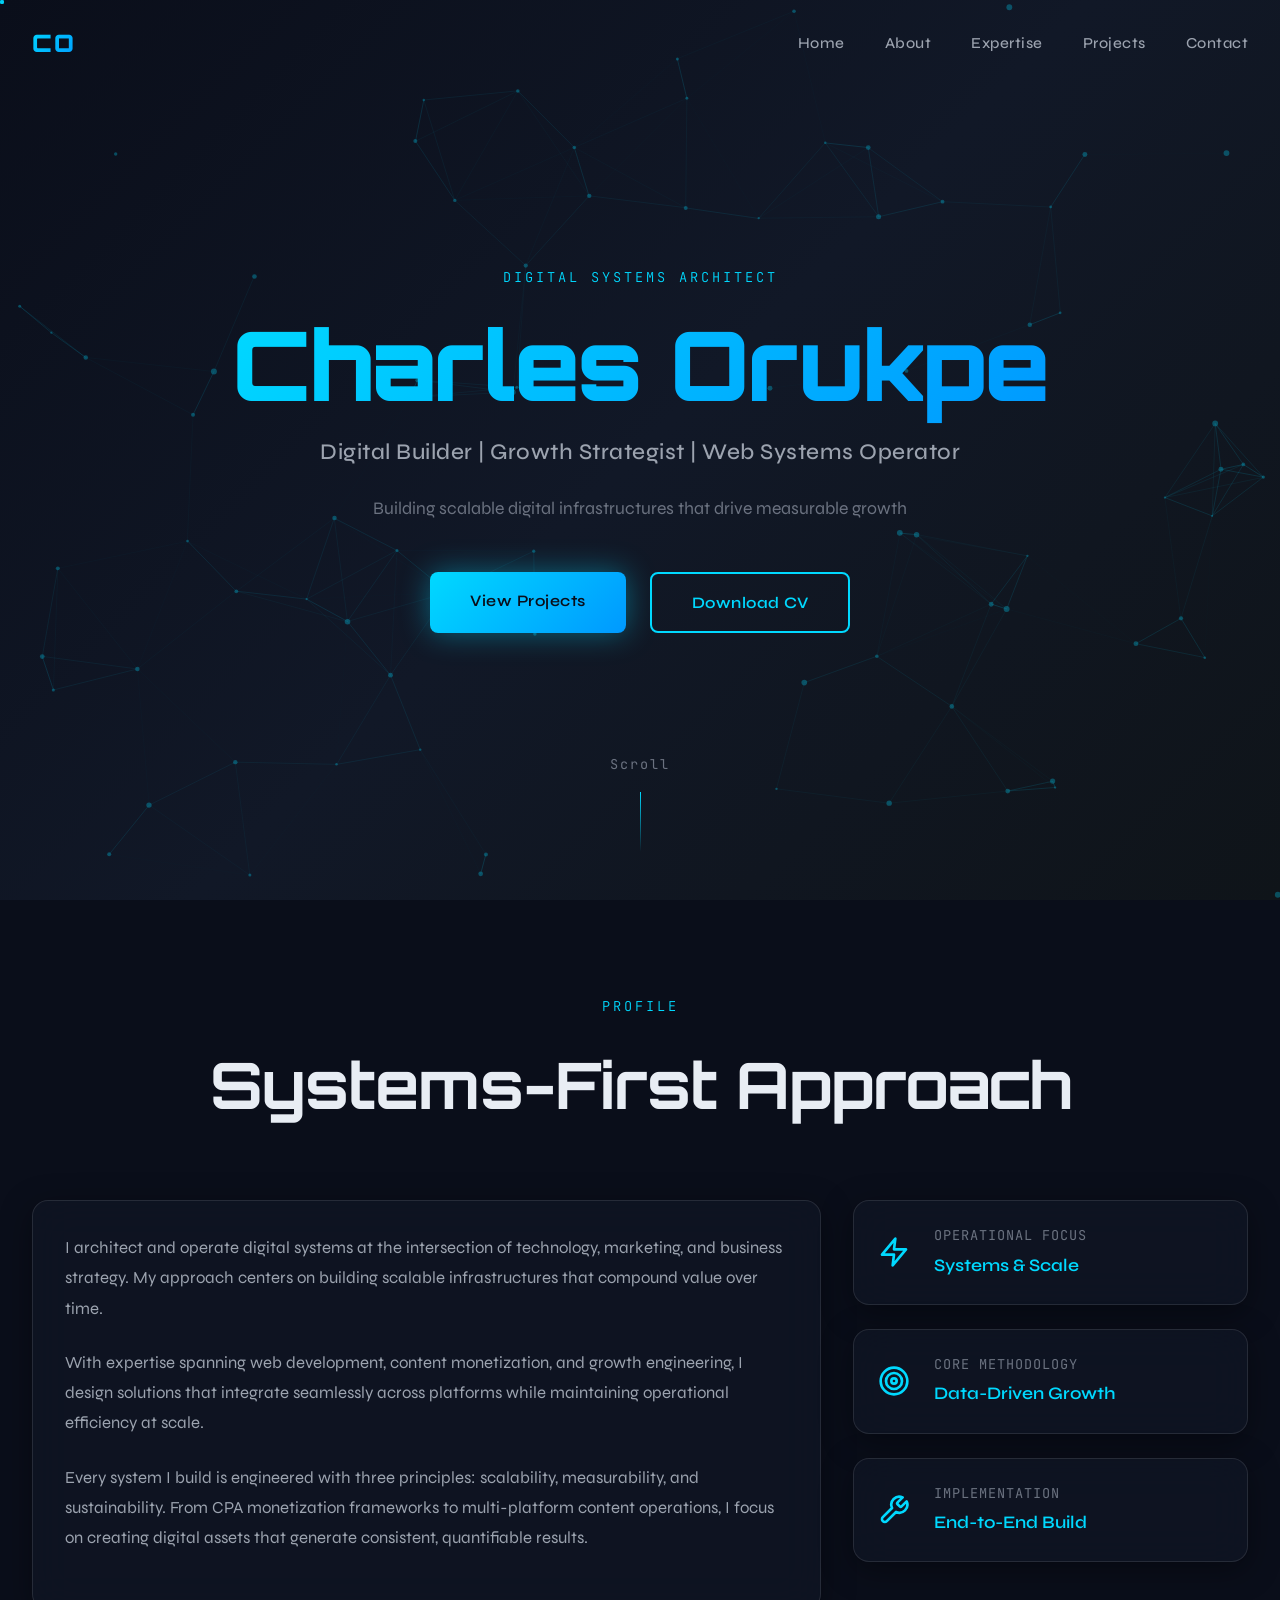
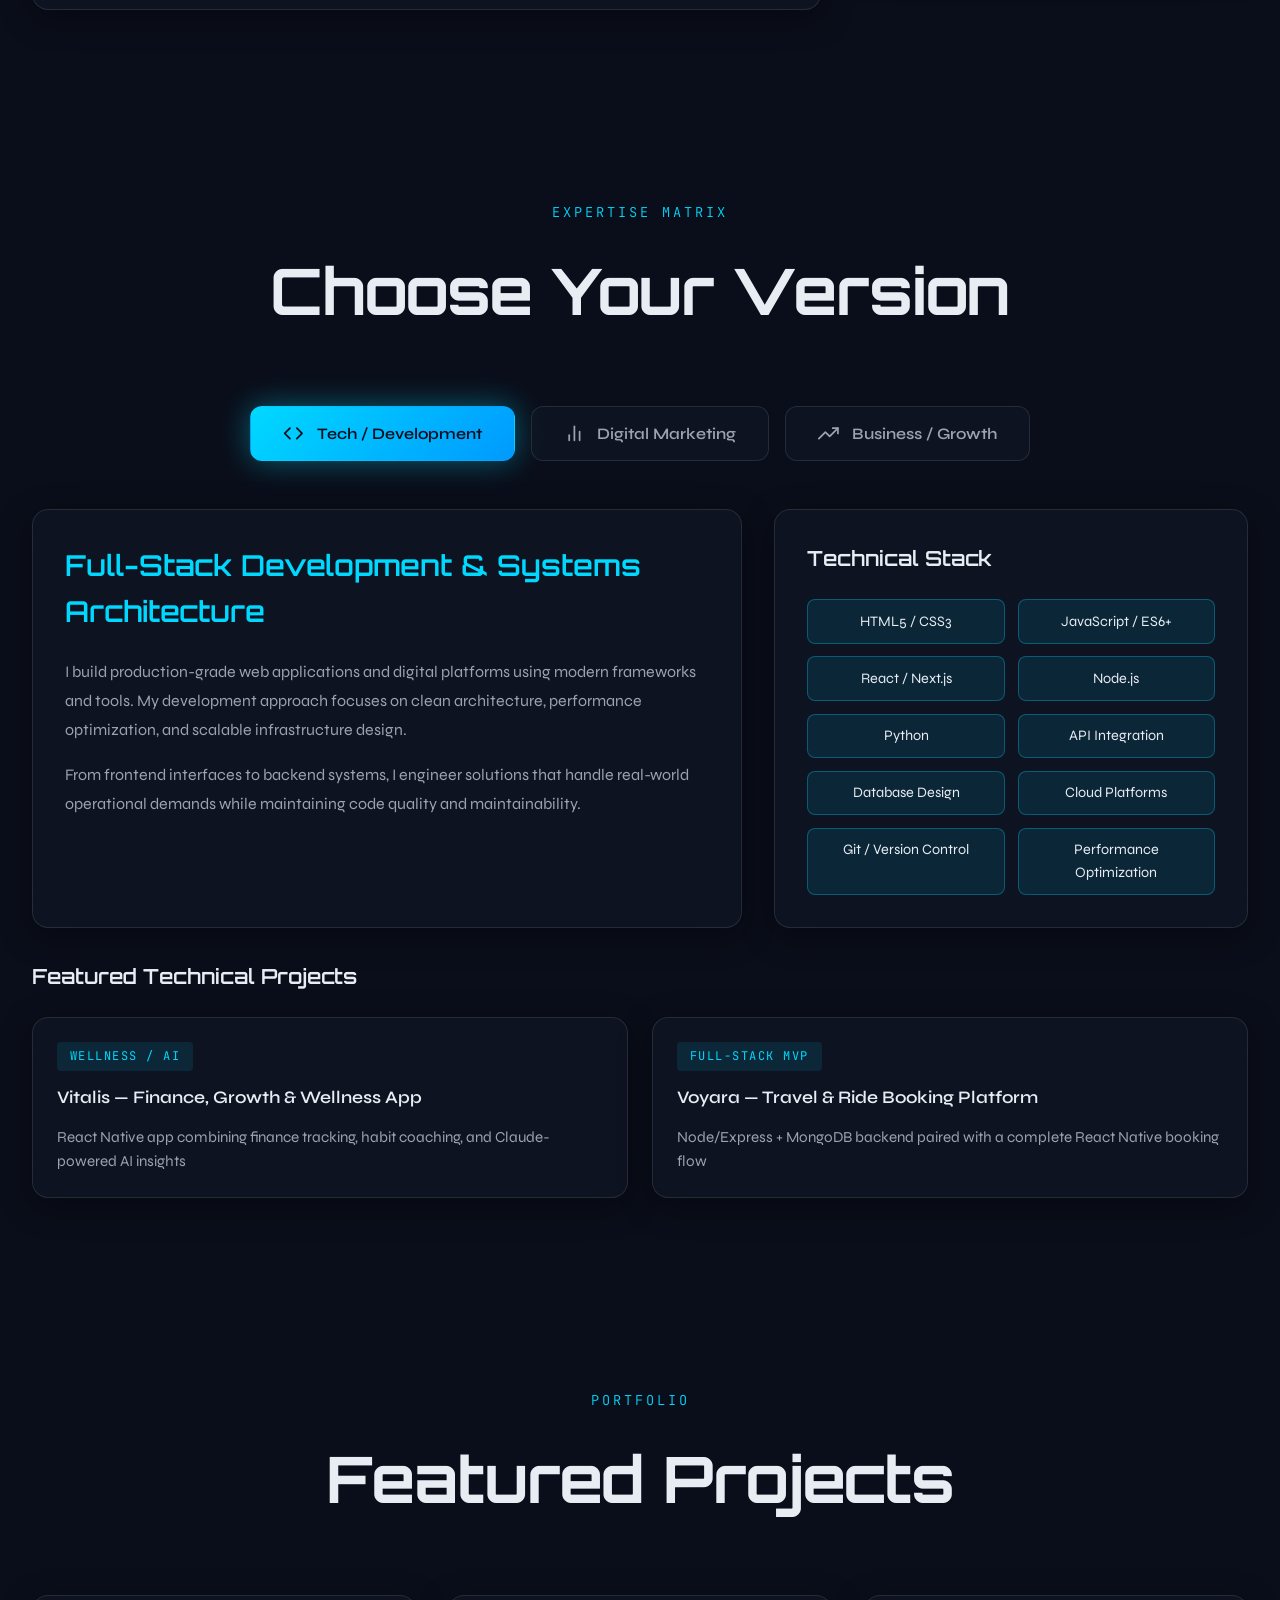
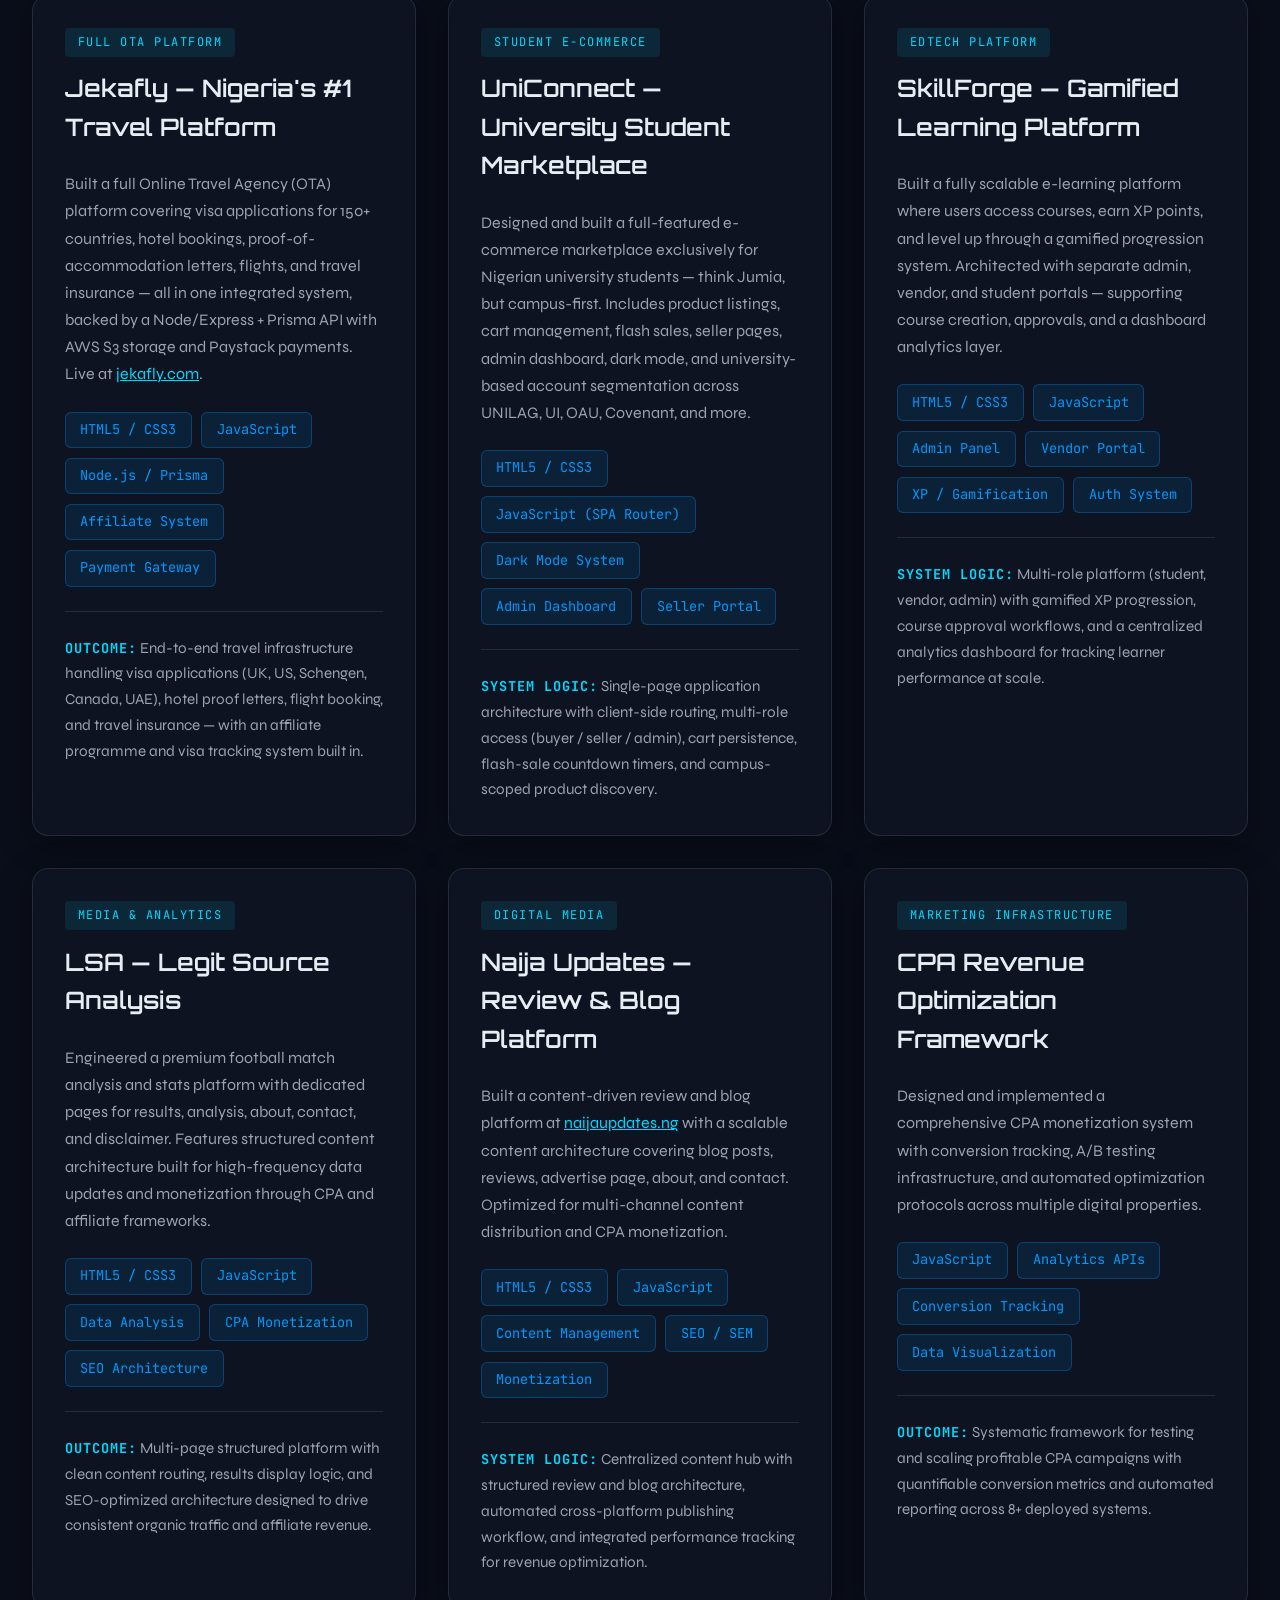
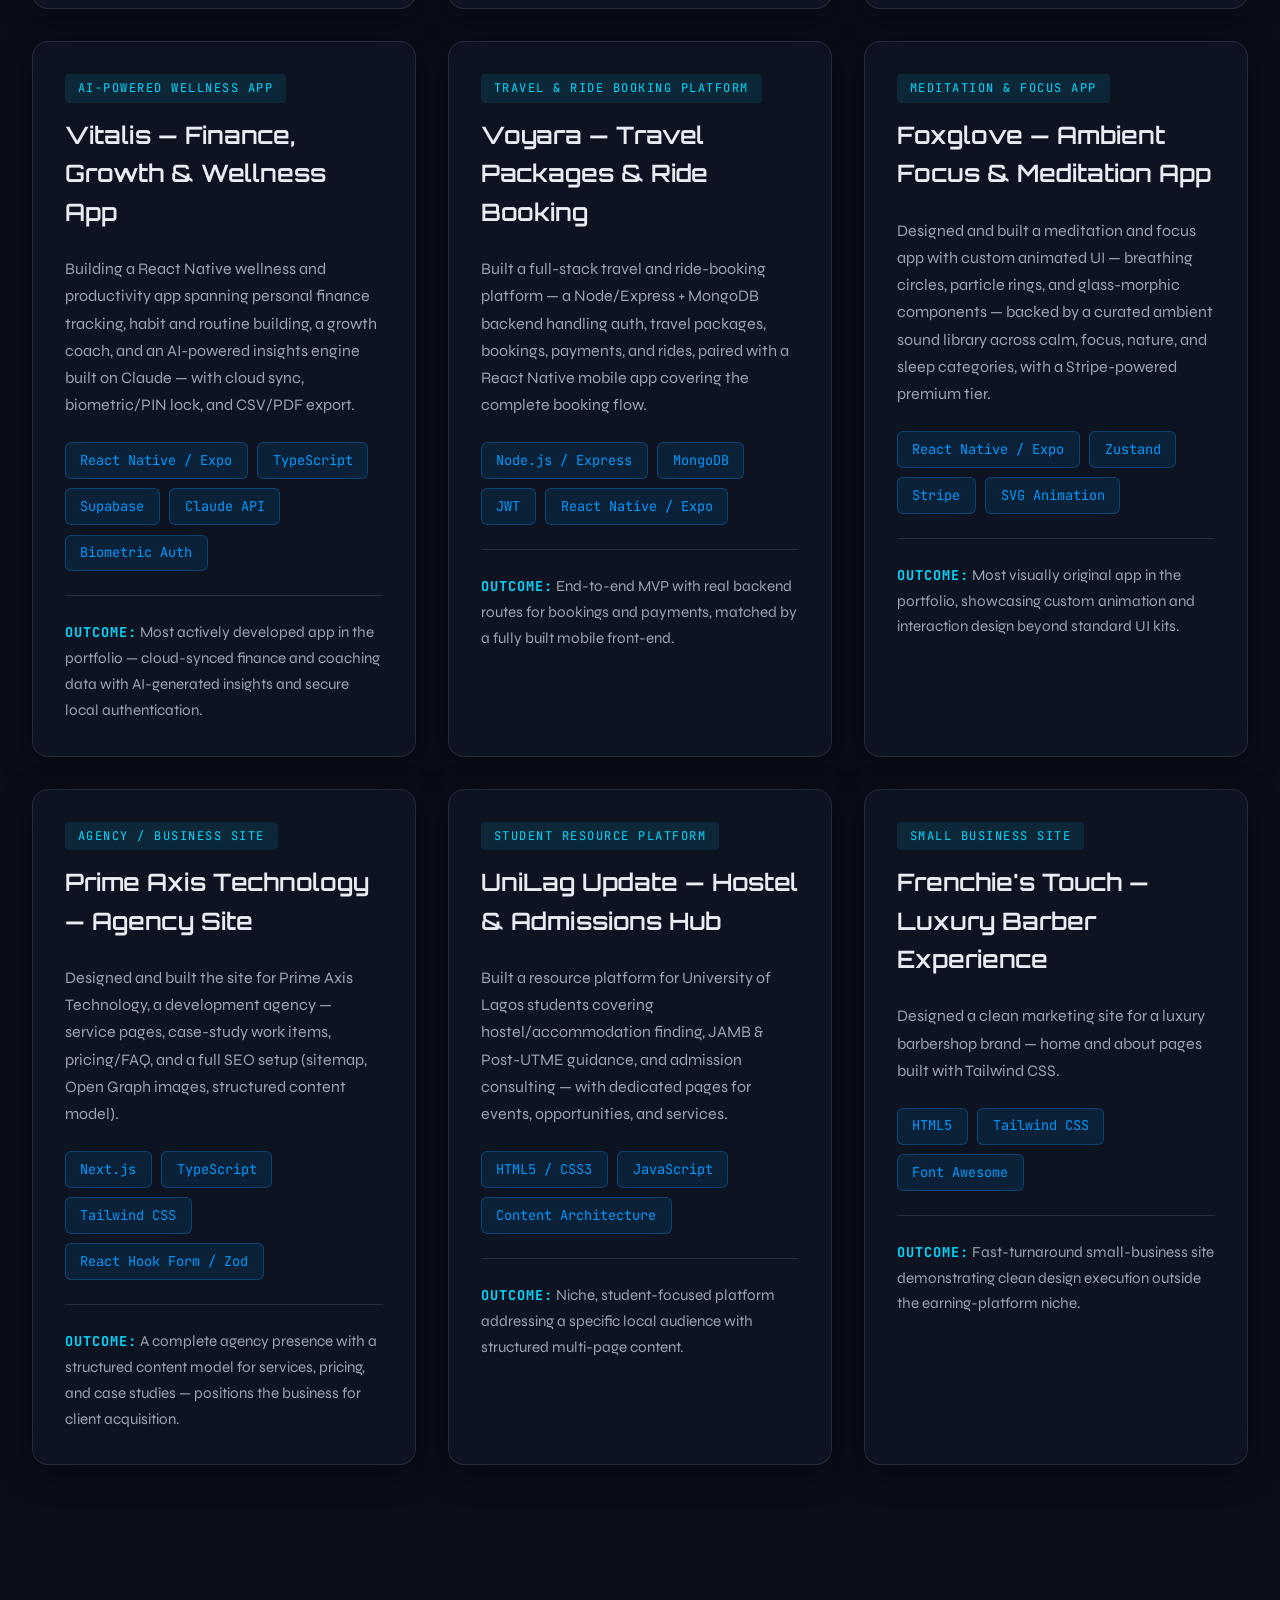
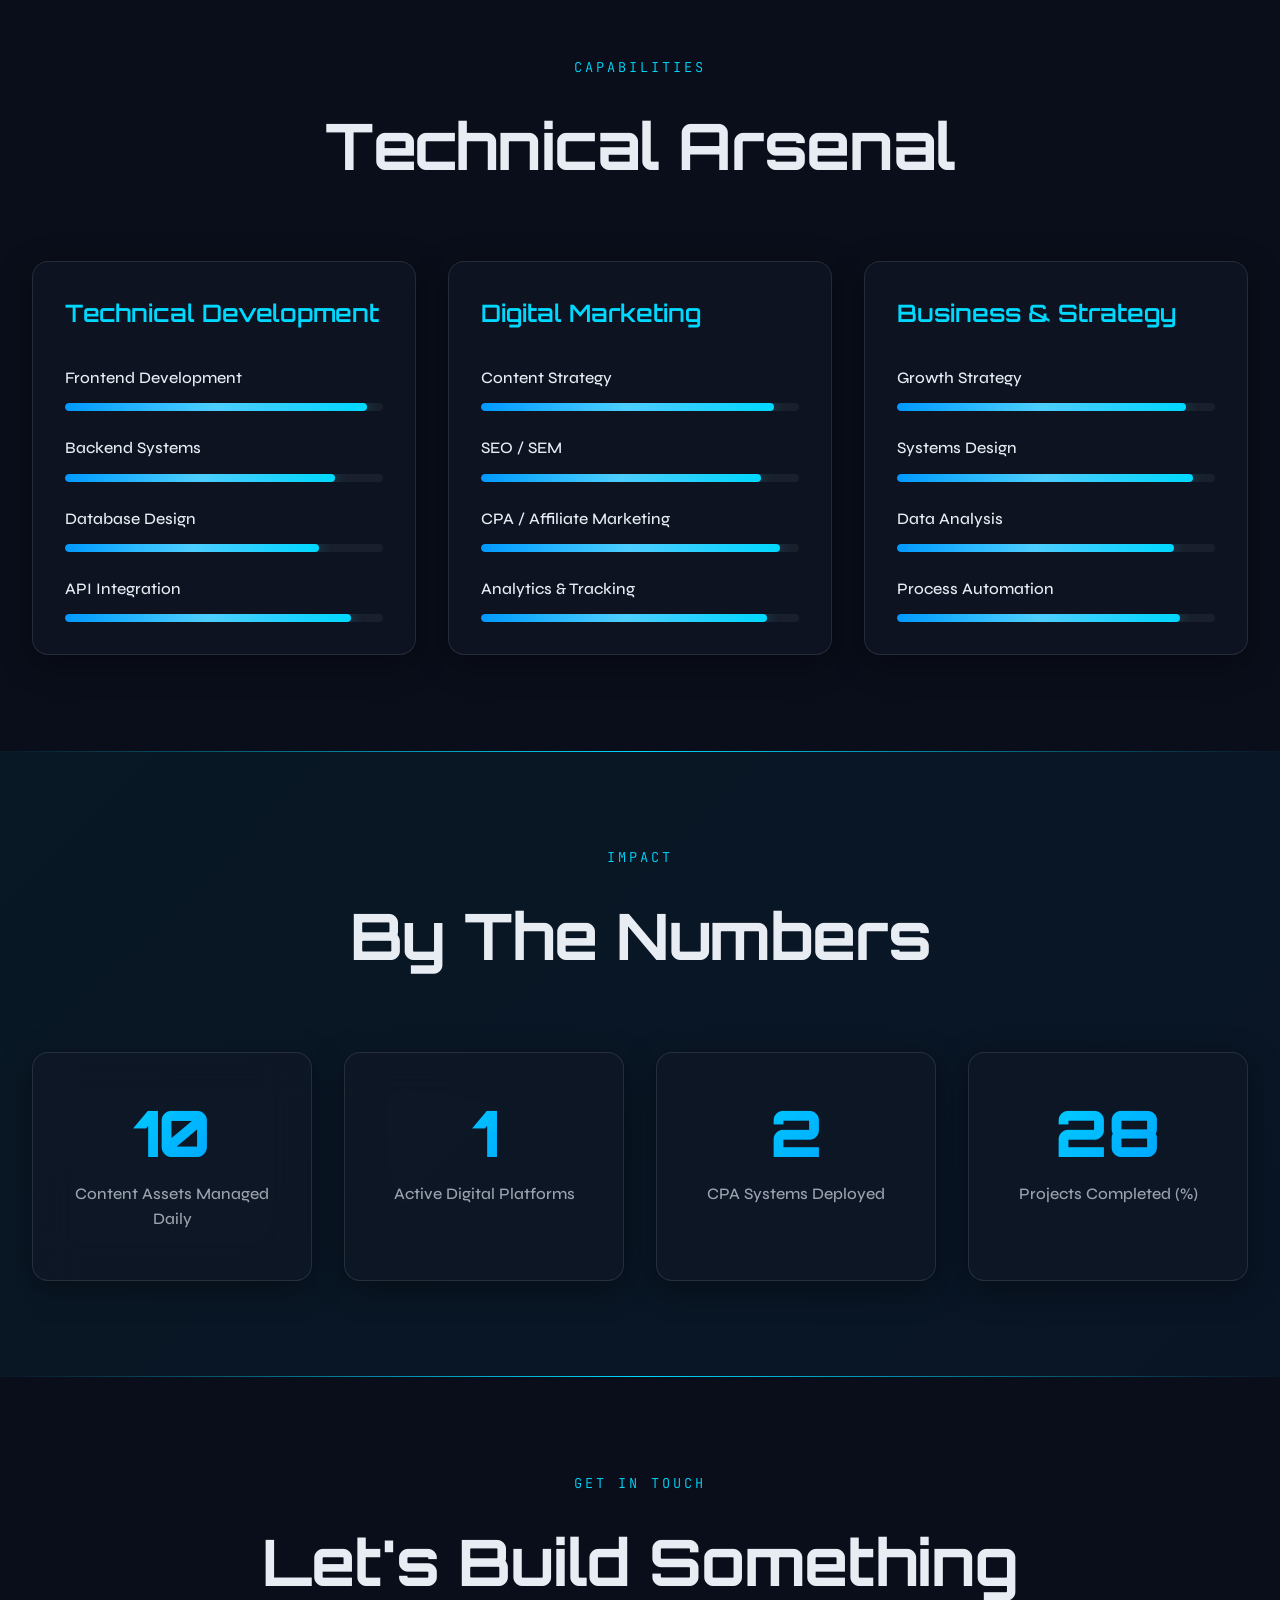
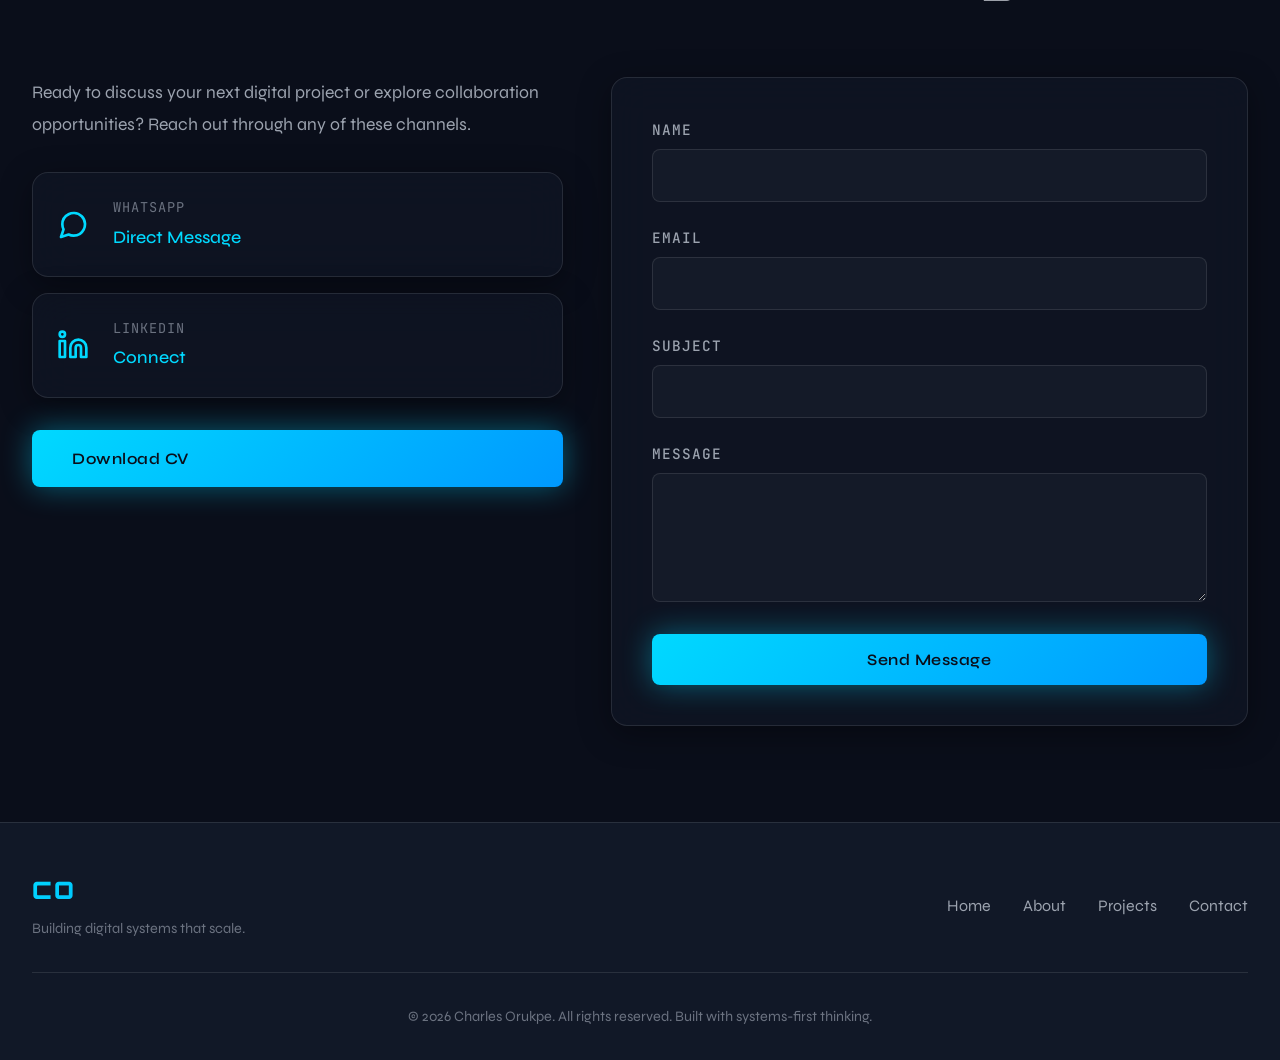
==== index.html @ c2714db7 "Prepare repo for deployment: rename to index.html, exclude sossa/ and .claude/ via .gitignore" ====
<!DOCTYPE html>
<html lang="en">
<head>
    <meta charset="UTF-8">
    <meta name="viewport" content="width=device-width, initial-scale=1.0">
    <title>Charles Orukpe | Digital Builder & Growth Strategist</title>
    <link rel="preconnect" href="https://fonts.googleapis.com">
    <link rel="preconnect" href="https://fonts.gstatic.com" crossorigin>
    <link href="https://fonts.googleapis.com/css2?family=Orbitron:wght@400;500;700;900&family=Syne:wght@400;500;600;700&family=JetBrains+Mono:wght@300;400&display=swap" rel="stylesheet">
    <link rel="stylesheet" href="portfoli-styles.css">
</head>
<body>
    <!-- Animated Background -->
    <div class="bg-animation">
        <canvas id="particles"></canvas>
    </div>

    <!-- Navigation -->
    <nav class="nav" id="nav">
        <div class="nav-container">
            <div class="nav-logo">CO</div>
            <ul class="nav-menu">
                <li><a href="#hero" class="nav-link">Home</a></li>
                <li><a href="#about" class="nav-link">About</a></li>
                <li><a href="#versions" class="nav-link">Expertise</a></li>
                <li><a href="#projects" class="nav-link">Projects</a></li>
                <li><a href="#contact" class="nav-link">Contact</a></li>
            </ul>
            <div class="nav-toggle" id="navToggle">
                <span></span>
                <span></span>
                <span></span>
            </div>
        </div>
    </nav>

    <!-- Hero Section -->
    <section class="hero" id="hero">
        <div class="hero-content">
            <div class="hero-label fade-in">Digital Systems Architect</div>
            <h1 class="hero-title fade-in-up">
                <span class="gradient-text">Charles Orukpe</span>
            </h1>
            <p class="hero-subtitle fade-in-up delay-1">
                Digital Builder | Growth Strategist | Web Systems Operator
            </p>
            <p class="hero-tagline fade-in-up delay-2">
                Building scalable digital infrastructures that drive measurable growth
            </p>
            <div class="hero-cta fade-in-up delay-3">
                <a href="#projects" class="btn btn-primary">View Projects</a>
                <a href="cv.html" target="_blank" class="btn  btn-secondary">Download CV</a>
            </div>
        </div>
        <div class="hero-scroll">
            <span>Scroll</span>
            <div class="scroll-line"></div>
        </div>
    </section>

    <!-- About Section -->
    <section class="about" id="about">
        <div class="container">
            <div class="section-header">
                <span class="section-label">Profile</span>
                <h2 class="section-title">Systems-First Approach</h2>
            </div>
            <div class="about-grid">
                <div class="about-text glass-card">
                    <p>I architect and operate digital systems at the intersection of technology, marketing, and business strategy. My approach centers on building scalable infrastructures that compound value over time.</p>
                    <p>With expertise spanning web development, content monetization, and growth engineering, I design solutions that integrate seamlessly across platforms while maintaining operational efficiency at scale.</p>
                    <p>Every system I build is engineered with three principles: scalability, measurability, and sustainability. From CPA monetization frameworks to multi-platform content operations, I focus on creating digital assets that generate consistent, quantifiable results.</p>
                </div>
                <div class="about-stats">
                    <div class="stat-card glass-card">
                        <div class="stat-icon" aria-hidden="true"><svg viewBox="0 0 24 24" fill="none" stroke="currentColor" stroke-width="2" stroke-linecap="round" stroke-linejoin="round"><polygon points="13 2 3 14 12 14 11 22 21 10 12 10 13 2"></polygon></svg></div>
                        <div class="stat-content">
                            <div class="stat-label">Operational Focus</div>
                            <div class="stat-value">Systems & Scale</div>
                        </div>
                    </div>
                    <div class="stat-card glass-card">
                        <div class="stat-icon" aria-hidden="true"><svg viewBox="0 0 24 24" fill="none" stroke="currentColor" stroke-width="2" stroke-linecap="round" stroke-linejoin="round"><circle cx="12" cy="12" r="10"></circle><circle cx="12" cy="12" r="6"></circle><circle cx="12" cy="12" r="2"></circle></svg></div>
                        <div class="stat-content">
                            <div class="stat-label">Core Methodology</div>
                            <div class="stat-value">Data-Driven Growth</div>
                        </div>
                    </div>
                    <div class="stat-card glass-card">
                        <div class="stat-icon" aria-hidden="true"><svg viewBox="0 0 24 24" fill="none" stroke="currentColor" stroke-width="2" stroke-linecap="round" stroke-linejoin="round"><path d="M14.7 6.3a1 1 0 0 0 0 1.4l1.6 1.6a1 1 0 0 0 1.4 0l3.77-3.77a6 6 0 0 1-7.94 7.94l-6.91 6.91a2.12 2.12 0 0 1-3-3l6.91-6.91a6 6 0 0 1 7.94-7.94l-3.76 3.76z"></path></svg></div>
                        <div class="stat-content">
                            <div class="stat-label">Implementation</div>
                            <div class="stat-value">End-to-End Build</div>
                        </div>
                    </div>
                </div>
            </div>
        </div>
    </section>

    <!-- Choose Your Version Section -->
    <section class="versions" id="versions">
        <div class="container">
            <div class="section-header">
                <span class="section-label">Expertise Matrix</span>
                <h2 class="section-title">Choose Your Version</h2>
            </div>
            <div class="version-tabs">
                <button class="version-tab active" data-version="tech">
                    <span class="tab-icon" aria-hidden="true"><svg viewBox="0 0 24 24" fill="none" stroke="currentColor" stroke-width="2" stroke-linecap="round" stroke-linejoin="round"><polyline points="16 18 22 12 16 6"></polyline><polyline points="8 6 2 12 8 18"></polyline></svg></span>
                    <span class="tab-text">Tech / Development</span>
                </button>
                <button class="version-tab" data-version="marketing">
                    <span class="tab-icon" aria-hidden="true"><svg viewBox="0 0 24 24" fill="none" stroke="currentColor" stroke-width="2" stroke-linecap="round" stroke-linejoin="round"><line x1="18" y1="20" x2="18" y2="10"></line><line x1="12" y1="20" x2="12" y2="4"></line><line x1="6" y1="20" x2="6" y2="14"></line></svg></span>
                    <span class="tab-text">Digital Marketing</span>
                </button>
                <button class="version-tab" data-version="business">
                    <span class="tab-icon" aria-hidden="true"><svg viewBox="0 0 24 24" fill="none" stroke="currentColor" stroke-width="2" stroke-linecap="round" stroke-linejoin="round"><polyline points="23 6 13.5 15.5 8.5 10.5 1 18"></polyline><polyline points="17 6 23 6 23 12"></polyline></svg></span>
                    <span class="tab-text">Business / Growth</span>
                </button>
            </div>
            
            <div class="version-content">
                <!-- Tech Version -->
                <div class="version-panel active" id="tech">
                    <div class="version-grid">
                        <div class="version-summary glass-card">
                            <h3>Full-Stack Development & Systems Architecture</h3>
                            <p>I build production-grade web applications and digital platforms using modern frameworks and tools. My development approach focuses on clean architecture, performance optimization, and scalable infrastructure design.</p>
                            <p>From frontend interfaces to backend systems, I engineer solutions that handle real-world operational demands while maintaining code quality and maintainability.</p>
                        </div>
                        <div class="version-skills glass-card">
                            <h4>Technical Stack</h4>
                            <div class="skills-grid">
                                <span class="skill-tag">HTML5 / CSS3</span>
                                <span class="skill-tag">JavaScript / ES6+</span>
                                <span class="skill-tag">React / Next.js</span>
                                <span class="skill-tag">Node.js</span>
                                <span class="skill-tag">Python</span>
                                <span class="skill-tag">API Integration</span>
                                <span class="skill-tag">Database Design</span>
                                <span class="skill-tag">Cloud Platforms</span>
                                <span class="skill-tag">Git / Version Control</span>
                                <span class="skill-tag">Performance Optimization</span>
                            </div>
                        </div>
                    </div>
                    <div class="version-projects">
                        <h4>Featured Technical Projects</h4>
                        <div class="mini-projects">
                            <div class="mini-project glass-card">
                                <span class="project-type">Wellness / AI</span>
                                <h5>Vitalis — Finance, Growth & Wellness App</h5>
                                <p>React Native app combining finance tracking, habit coaching, and Claude-powered AI insights</p>
                            </div>
                            <div class="mini-project glass-card">
                                <span class="project-type">Full-Stack MVP</span>
                                <h5>Voyara — Travel & Ride Booking Platform</h5>
                                <p>Node/Express + MongoDB backend paired with a complete React Native booking flow</p>
                            </div>
                        </div>
                    </div>
                </div>

                <!-- Marketing Version -->
                <div class="version-panel" id="marketing">
                    <div class="version-grid">
                        <div class="version-summary glass-card">
                            <h3>Digital Marketing & Content Strategy</h3>
                            <p>I design and execute digital marketing systems that drive measurable acquisition and engagement. My approach combines content strategy, performance marketing, and conversion optimization to create sustainable growth engines.</p>
                            <p>Specializing in multi-platform content operations, CPA monetization, and data-driven campaign management, I build marketing infrastructures that scale efficiently.</p>
                        </div>
                        <div class="version-skills glass-card">
                            <h4>Marketing Capabilities</h4>
                            <div class="skills-grid">
                                <span class="skill-tag">Content Strategy</span>
                                <span class="skill-tag">SEO / SEM</span>
                                <span class="skill-tag">Social Media Marketing</span>
                                <span class="skill-tag">Email Marketing</span>
                                <span class="skill-tag">CPA / Affiliate Marketing</span>
                                <span class="skill-tag">Conversion Optimization</span>
                                <span class="skill-tag">Analytics & Tracking</span>
                                <span class="skill-tag">Marketing Automation</span>
                                <span class="skill-tag">A/B Testing</span>
                                <span class="skill-tag">Campaign Management</span>
                            </div>
                        </div>
                    </div>
                    <div class="version-projects">
                        <h4>Featured Marketing Projects</h4>
                        <div class="mini-projects">
                            <div class="mini-project glass-card">
                                <span class="project-type">Content Operations</span>
                                <h5>Naija Updates — Review & Blog Platform</h5>
                                <p>Structured review/blog architecture live at naijaupdates.ng, optimized for SEO and CPA monetization</p>
                            </div>
                            <div class="mini-project glass-card">
                                <span class="project-type">Student Audience</span>
                                <h5>UniLag Update — Hostel & Admissions Hub</h5>
                                <p>Niche multi-page resource platform built for a specific local student audience</p>
                            </div>
                        </div>
                    </div>
                </div>

                <!-- Business Version -->
                <div class="version-panel" id="business">
                    <div class="version-grid">
                        <div class="version-summary glass-card">
                            <h3>Business Strategy & Growth Operations</h3>
                            <p>I develop and implement growth strategies that transform digital initiatives into sustainable revenue streams. My focus is on building operational systems that scale, identifying leverage points in business models, and executing data-informed decisions.</p>
                            <p>From monetization architecture to operational frameworks, I bring a systems-thinking approach to business growth challenges.</p>
                        </div>
                        <div class="version-skills glass-card">
                            <h4>Business Competencies</h4>
                            <div class="skills-grid">
                                <span class="skill-tag">Growth Strategy</span>
                                <span class="skill-tag">Business Development</span>
                                <span class="skill-tag">Revenue Optimization</span>
                                <span class="skill-tag">Market Analysis</span>
                                <span class="skill-tag">Operational Systems</span>
                                <span class="skill-tag">Data Analytics</span>
                                <span class="skill-tag">Process Automation</span>
                                <span class="skill-tag">KPI Tracking</span>
                                <span class="skill-tag">Strategic Planning</span>
                                <span class="skill-tag">Resource Allocation</span>
                            </div>
                        </div>
                    </div>
                    <div class="version-projects">
                        <h4>Featured Business Projects</h4>
                        <div class="mini-projects">
                            <div class="mini-project glass-card">
                                <span class="project-type">Agency / Business Site</span>
                                <h5>Prime Axis Technology — Agency Site</h5>
                                <p>Structured service, pricing, and case-study content model built for client acquisition</p>
                            </div>
                            <div class="mini-project glass-card">
                                <span class="project-type">Monetization</span>
                                <h5>CPA Revenue Optimization Framework</h5>
                                <p>Systematic framework for testing and scaling profitable CPA campaigns across 8+ deployed systems</p>
                            </div>
                        </div>
                    </div>
                </div>
            </div>
        </div>
    </section>

    <!-- Projects Section -->
    <section class="projects" id="projects">
        <div class="container">
            <div class="section-header">
                <span class="section-label">Portfolio</span>
                <h2 class="section-title">Featured Projects</h2>
            </div>
            <div class="projects-grid">

                <!-- JEKAFLY -->
                <div class="project-card glass-card">
                    <div class="project-header">
                        <span class="project-category">Full OTA Platform</span>
                        <h3>Jekafly — Nigeria's #1 Travel Platform</h3>
                    </div>
                    <p class="project-description">
                        Built a full Online Travel Agency (OTA) platform covering visa applications for 150+ countries, hotel bookings, proof-of-accommodation letters, flights, and travel insurance — all in one integrated system, backed by a Node/Express + Prisma API with AWS S3 storage and Paystack payments. Live at <a href="https://jekafly.com" target="_blank" style="color: var(--accent-primary);">jekafly.com</a>.
                    </p>
                    <div class="project-tools">
                        <span>HTML5 / CSS3</span>
                        <span>JavaScript</span>
                        <span>Node.js / Prisma</span>
                        <span>Affiliate System</span>
                        <span>Payment Gateway</span>
                    </div>
                    <div class="project-outcome">
                        <strong>Outcome:</strong> End-to-end travel infrastructure handling visa applications (UK, US, Schengen, Canada, UAE), hotel proof letters, flight booking, and travel insurance — with an affiliate programme and visa tracking system built in.
                    </div>
                </div>

                <!-- UNICONNECT -->
                <div class="project-card glass-card">
                    <div class="project-header">
                        <span class="project-category">Student E-Commerce</span>
                        <h3>UniConnect — University Student Marketplace</h3>
                    </div>
                    <p class="project-description">
                        Designed and built a full-featured e-commerce marketplace exclusively for Nigerian university students — think Jumia, but campus-first. Includes product listings, cart management, flash sales, seller pages, admin dashboard, dark mode, and university-based account segmentation across UNILAG, UI, OAU, Covenant, and more.
                    </p>
                    <div class="project-tools">
                        <span>HTML5 / CSS3</span>
                        <span>JavaScript (SPA Router)</span>
                        <span>Dark Mode System</span>
                        <span>Admin Dashboard</span>
                        <span>Seller Portal</span>
                    </div>
                    <div class="project-outcome">
                        <strong>System Logic:</strong> Single-page application architecture with client-side routing, multi-role access (buyer / seller / admin), cart persistence, flash-sale countdown timers, and campus-scoped product discovery.
                    </div>
                </div>

                <!-- SKILLFORGE -->
                <div class="project-card glass-card">
                    <div class="project-header">
                        <span class="project-category">EdTech Platform</span>
                        <h3>SkillForge — Gamified Learning Platform</h3>
                    </div>
                    <p class="project-description">
                        Built a fully scalable e-learning platform where users access courses, earn XP points, and level up through a gamified progression system. Architected with separate admin, vendor, and student portals — supporting course creation, approvals, and a dashboard analytics layer.
                    </p>
                    <div class="project-tools">
                        <span>HTML5 / CSS3</span>
                        <span>JavaScript</span>
                        <span>Admin Panel</span>
                        <span>Vendor Portal</span>
                        <span>XP / Gamification</span>
                        <span>Auth System</span>
                    </div>
                    <div class="project-outcome">
                        <strong>System Logic:</strong> Multi-role platform (student, vendor, admin) with gamified XP progression, course approval workflows, and a centralized analytics dashboard for tracking learner performance at scale.
                    </div>
                </div>

                <!-- LSA / NAIJA UPDATES -->
                <div class="project-card glass-card">
                    <div class="project-header">
                        <span class="project-category">Media & Analytics</span>
                        <h3>LSA — Legit Source Analysis</h3>
                    </div>
                    <p class="project-description">
                        Engineered a premium football match analysis and stats platform with dedicated pages for results, analysis, about, contact, and disclaimer. Features structured content architecture built for high-frequency data updates and monetization through CPA and affiliate frameworks.
                    </p>
                    <div class="project-tools">
                        <span>HTML5 / CSS3</span>
                        <span>JavaScript</span>
                        <span>Data Analysis</span>
                        <span>CPA Monetization</span>
                        <span>SEO Architecture</span>
                    </div>
                    <div class="project-outcome">
                        <strong>Outcome:</strong> Multi-page structured platform with clean content routing, results display logic, and SEO-optimized architecture designed to drive consistent organic traffic and affiliate revenue.
                    </div>
                </div>

                <!-- NAIJA UPDATES -->
                <div class="project-card glass-card">
                    <div class="project-header">
                        <span class="project-category">Digital Media</span>
                        <h3>Naija Updates — Review & Blog Platform</h3>
                    </div>
                    <p class="project-description">
                        Built a content-driven review and blog platform at <a href="https://naijaupdates.ng" target="_blank" style="color: var(--accent-primary);">naijaupdates.ng</a> with a scalable content architecture covering blog posts, reviews, advertise page, about, and contact. Optimized for multi-channel content distribution and CPA monetization.
                    </p>
                    <div class="project-tools">
                        <span>HTML5 / CSS3</span>
                        <span>JavaScript</span>
                        <span>Content Management</span>
                        <span>SEO / SEM</span>
                        <span>Monetization</span>
                    </div>
                    <div class="project-outcome">
                        <strong>System Logic:</strong> Centralized content hub with structured review and blog architecture, automated cross-platform publishing workflow, and integrated performance tracking for revenue optimization.
                    </div>
                </div>

                <!-- CPA Framework -->
                <div class="project-card glass-card">
                    <div class="project-header">
                        <span class="project-category">Marketing Infrastructure</span>
                        <h3>CPA Revenue Optimization Framework</h3>
                    </div>
                    <p class="project-description">
                        Designed and implemented a comprehensive CPA monetization system with conversion tracking, A/B testing infrastructure, and automated optimization protocols across multiple digital properties.
                    </p>
                    <div class="project-tools">
                        <span>JavaScript</span>
                        <span>Analytics APIs</span>
                        <span>Conversion Tracking</span>
                        <span>Data Visualization</span>
                    </div>
                    <div class="project-outcome">
                        <strong>Outcome:</strong> Systematic framework for testing and scaling profitable CPA campaigns with quantifiable conversion metrics and automated reporting across 8+ deployed systems.
                    </div>
                </div>

                <!-- VITALIS -->
                <div class="project-card glass-card">
                    <div class="project-header">
                        <span class="project-category">AI-Powered Wellness App</span>
                        <h3>Vitalis — Finance, Growth & Wellness App</h3>
                    </div>
                    <p class="project-description">
                        Building a React Native wellness and productivity app spanning personal finance tracking, habit and routine building, a growth coach, and an AI-powered insights engine built on Claude — with cloud sync, biometric/PIN lock, and CSV/PDF export.
                    </p>
                    <div class="project-tools">
                        <span>React Native / Expo</span>
                        <span>TypeScript</span>
                        <span>Supabase</span>
                        <span>Claude API</span>
                        <span>Biometric Auth</span>
                    </div>
                    <div class="project-outcome">
                        <strong>Outcome:</strong> Most actively developed app in the portfolio — cloud-synced finance and coaching data with AI-generated insights and secure local authentication.
                    </div>
                </div>

                <!-- VOYARA -->
                <div class="project-card glass-card">
                    <div class="project-header">
                        <span class="project-category">Travel & Ride Booking Platform</span>
                        <h3>Voyara — Travel Packages & Ride Booking</h3>
                    </div>
                    <p class="project-description">
                        Built a full-stack travel and ride-booking platform — a Node/Express + MongoDB backend handling auth, travel packages, bookings, payments, and rides, paired with a React Native mobile app covering the complete booking flow.
                    </p>
                    <div class="project-tools">
                        <span>Node.js / Express</span>
                        <span>MongoDB</span>
                        <span>JWT</span>
                        <span>React Native / Expo</span>
                    </div>
                    <div class="project-outcome">
                        <strong>Outcome:</strong> End-to-end MVP with real backend routes for bookings and payments, matched by a fully built mobile front-end.
                    </div>
                </div>

                <!-- FOXGLOVE -->
                <div class="project-card glass-card">
                    <div class="project-header">
                        <span class="project-category">Meditation & Focus App</span>
                        <h3>Foxglove — Ambient Focus & Meditation App</h3>
                    </div>
                    <p class="project-description">
                        Designed and built a meditation and focus app with custom animated UI — breathing circles, particle rings, and glass-morphic components — backed by a curated ambient sound library across calm, focus, nature, and sleep categories, with a Stripe-powered premium tier.
                    </p>
                    <div class="project-tools">
                        <span>React Native / Expo</span>
                        <span>Zustand</span>
                        <span>Stripe</span>
                        <span>SVG Animation</span>
                    </div>
                    <div class="project-outcome">
                        <strong>Outcome:</strong> Most visually original app in the portfolio, showcasing custom animation and interaction design beyond standard UI kits.
                    </div>
                </div>

                <!-- PRIME AXIS -->
                <div class="project-card glass-card">
                    <div class="project-header">
                        <span class="project-category">Agency / Business Site</span>
                        <h3>Prime Axis Technology — Agency Site</h3>
                    </div>
                    <p class="project-description">
                        Designed and built the site for Prime Axis Technology, a development agency — service pages, case-study work items, pricing/FAQ, and a full SEO setup (sitemap, Open Graph images, structured content model).
                    </p>
                    <div class="project-tools">
                        <span>Next.js</span>
                        <span>TypeScript</span>
                        <span>Tailwind CSS</span>
                        <span>React Hook Form / Zod</span>
                    </div>
                    <div class="project-outcome">
                        <strong>Outcome:</strong> A complete agency presence with a structured content model for services, pricing, and case studies — positions the business for client acquisition.
                    </div>
                </div>

                <!-- UNU -->
                <div class="project-card glass-card">
                    <div class="project-header">
                        <span class="project-category">Student Resource Platform</span>
                        <h3>UniLag Update — Hostel & Admissions Hub</h3>
                    </div>
                    <p class="project-description">
                        Built a resource platform for University of Lagos students covering hostel/accommodation finding, JAMB & Post-UTME guidance, and admission consulting — with dedicated pages for events, opportunities, and services.
                    </p>
                    <div class="project-tools">
                        <span>HTML5 / CSS3</span>
                        <span>JavaScript</span>
                        <span>Content Architecture</span>
                    </div>
                    <div class="project-outcome">
                        <strong>Outcome:</strong> Niche, student-focused platform addressing a specific local audience with structured multi-page content.
                    </div>
                </div>

                <!-- FRENCHIE'S TOUCH -->
                <div class="project-card glass-card">
                    <div class="project-header">
                        <span class="project-category">Small Business Site</span>
                        <h3>Frenchie's Touch — Luxury Barber Experience</h3>
                    </div>
                    <p class="project-description">
                        Designed a clean marketing site for a luxury barbershop brand — home and about pages built with Tailwind CSS.
                    </p>
                    <div class="project-tools">
                        <span>HTML5</span>
                        <span>Tailwind CSS</span>
                        <span>Font Awesome</span>
                    </div>
                    <div class="project-outcome">
                        <strong>Outcome:</strong> Fast-turnaround small-business site demonstrating clean design execution outside the earning-platform niche.
                    </div>
                </div>

            </div>
        </div>
    </section>

    <!-- Skills Section -->
    <section class="skills" id="skills">
        <div class="container">
            <div class="section-header">
                <span class="section-label">Capabilities</span>
                <h2 class="section-title">Technical Arsenal</h2>
            </div>
            <div class="skills-categories">
                <div class="skill-category glass-card">
                    <h3>Technical Development</h3>
                    <div class="skill-items">
                        <div class="skill-item">
                            <span class="skill-name">Frontend Development</span>
                            <div class="skill-bar"><div class="skill-fill" style="width: 95%"></div></div>
                        </div>
                        <div class="skill-item">
                            <span class="skill-name">Backend Systems</span>
                            <div class="skill-bar"><div class="skill-fill" style="width: 85%"></div></div>
                        </div>
                        <div class="skill-item">
                            <span class="skill-name">Database Design</span>
                            <div class="skill-bar"><div class="skill-fill" style="width: 80%"></div></div>
                        </div>
                        <div class="skill-item">
                            <span class="skill-name">API Integration</span>
                            <div class="skill-bar"><div class="skill-fill" style="width: 90%"></div></div>
                        </div>
                    </div>
                </div>

                <div class="skill-category glass-card">
                    <h3>Digital Marketing</h3>
                    <div class="skill-items">
                        <div class="skill-item">
                            <span class="skill-name">Content Strategy</span>
                            <div class="skill-bar"><div class="skill-fill" style="width: 92%"></div></div>
                        </div>
                        <div class="skill-item">
                            <span class="skill-name">SEO / SEM</span>
                            <div class="skill-bar"><div class="skill-fill" style="width: 88%"></div></div>
                        </div>
                        <div class="skill-item">
                            <span class="skill-name">CPA / Affiliate Marketing</span>
                            <div class="skill-bar"><div class="skill-fill" style="width: 94%"></div></div>
                        </div>
                        <div class="skill-item">
                            <span class="skill-name">Analytics & Tracking</span>
                            <div class="skill-bar"><div class="skill-fill" style="width: 90%"></div></div>
                        </div>
                    </div>
                </div>

                <div class="skill-category glass-card">
                    <h3>Business & Strategy</h3>
                    <div class="skill-items">
                        <div class="skill-item">
                            <span class="skill-name">Growth Strategy</span>
                            <div class="skill-bar"><div class="skill-fill" style="width: 91%"></div></div>
                        </div>
                        <div class="skill-item">
                            <span class="skill-name">Systems Design</span>
                            <div class="skill-bar"><div class="skill-fill" style="width: 93%"></div></div>
                        </div>
                        <div class="skill-item">
                            <span class="skill-name">Data Analysis</span>
                            <div class="skill-bar"><div class="skill-fill" style="width: 87%"></div></div>
                        </div>
                        <div class="skill-item">
                            <span class="skill-name">Process Automation</span>
                            <div class="skill-bar"><div class="skill-fill" style="width: 89%"></div></div>
                        </div>
                    </div>
                </div>
            </div>
        </div>
    </section>

    <!-- Metrics Section -->
    <section class="metrics" id="metrics">
        <div class="container">
            <div class="section-header">
                <span class="section-label">Impact</span>
                <h2 class="section-title">By The Numbers</h2>
            </div>
            <div class="metrics-grid">
                <div class="metric-card glass-card">
                    <div class="metric-value" data-target="35">0</div>
                    <div class="metric-label">Content Assets Managed Daily</div>
                </div>
                <div class="metric-card glass-card">
                    <div class="metric-value" data-target="2">0</div>
                    <div class="metric-label">Active Digital Platforms</div>
                </div>
                <div class="metric-card glass-card">
                    <div class="metric-value" data-target="8">0</div>
                    <div class="metric-label">CPA Systems Deployed</div>
                </div>
                <div class="metric-card glass-card">
                    <div class="metric-value" data-target="100">0</div>
                    <div class="metric-label">Projects Completed (%)</div>
                </div>
            </div>
        </div>
    </section>

    <!-- Contact Section -->
    <section class="contact" id="contact">
        <div class="container">
            <div class="section-header">
                <span class="section-label">Get In Touch</span>
                <h2 class="section-title">Let's Build Something</h2>
            </div>
            <div class="contact-grid">
                <div class="contact-info">
                    <p class="contact-intro">Ready to discuss your next digital project or explore collaboration opportunities? Reach out through any of these channels.</p>
                    <div class="contact-methods">
                        <!-- <a href="/cdn-cgi/l/email-protection#42212a23302e273102273a232f322e276c212d2f" class="contact-method glass-card">
                            <span class="method-icon" aria-hidden="true"><svg viewBox="0 0 24 24" fill="none" stroke="currentColor" stroke-width="2" stroke-linecap="round" stroke-linejoin="round"><path d="M4 4h16c1.1 0 2 .9 2 2v12c0 1.1-.9 2-2 2H4c-1.1 0-2-.9-2-2V6c0-1.1.9-2 2-2z"></path><polyline points="22 6 12 13 2 6"></polyline></svg></span>
                            <div class="method-content">
                                <div class="method-label">Email</div>
                                <div class="method-value"><span class="__cf_email__" data-cfemail="fb98939a89979e8894898e908b9ecfc9bb9e839a968b979ed5989496">[email&#160;protected]</span></div>
                            </div>
                        </a> -->
                        <a href="https://wa.link/srwizz" class="contact-method glass-card" target="_blank">
                            <span class="method-icon" aria-hidden="true"><svg viewBox="0 0 24 24" fill="none" stroke="currentColor" stroke-width="2" stroke-linecap="round" stroke-linejoin="round"><path d="M21 11.5a8.38 8.38 0 0 1-.9 3.8 8.5 8.5 0 0 1-7.6 4.7 8.38 8.38 0 0 1-3.8-.9L3 21l1.9-5.7a8.38 8.38 0 0 1-.9-3.8 8.5 8.5 0 0 1 4.7-7.6 8.38 8.38 0 0 1 3.8-.9h.5a8.48 8.48 0 0 1 8 8v.5z"></path></svg></span>
                            <div class="method-content">
                                <div class="method-label">WhatsApp</div>
                                <div class="method-value">Direct Message</div>
                            </div>
                        </a>
                        <a href="https://www.linkedin.com/in/charles-orukpe-bb7964367?utm_source=share&utm_campaign=share_via&utm_content=profile&utm_medium=ios_app" class="contact-method glass-card" target="_blank">
                            <span class="method-icon" aria-hidden="true"><svg viewBox="0 0 24 24" fill="none" stroke="currentColor" stroke-width="2" stroke-linecap="round" stroke-linejoin="round"><path d="M16 8a6 6 0 0 1 6 6v7h-4v-7a2 2 0 0 0-2-2 2 2 0 0 0-2 2v7h-4v-7a6 6 0 0 1 6-6z"></path><rect x="2" y="9" width="4" height="12"></rect><circle cx="4" cy="4" r="2"></circle></svg></span>
                            <div class="method-content">
                                <div class="method-label">LinkedIn</div>
                                <div class="method-value">Connect</div>
                            </div>
                        </a>
                    </div>
                    <a href="cv.html" target="_blank" class="btn btn-primary btn-full" id="downloadCV">Download CV</a>
                </div>
                <div class="contact-form glass-card">
                    <form id="contactForm">
                        <div class="form-group">
                            <label for="name">Name</label>
                            <input type="text" id="name" name="name" required>
                        </div>
                        <div class="form-group">
                            <label for="email">Email</label>
                            <input type="email" id="email" name="email" required>
                        </div>
                        <div class="form-group">
                            <label for="subject">Subject</label>
                            <input type="text" id="subject" name="subject" required>
                        </div>
                        <div class="form-group">
                            <label for="message">Message</label>
                            <textarea id="message" name="message" rows="5" required></textarea>
                        </div>
                        <button type="submit" class="btn btn-primary btn-full">Send Message</button>
                    </form>
                </div>
            </div>
        </div>
    </section>

    <!-- Footer -->
    <footer class="footer">
        <div class="container">
            <div class="footer-content">
                <div class="footer-brand">
                    <div class="footer-logo">CO</div>
                    <p>Building digital systems that scale.</p>
                </div>
                <div class="footer-links">
                    <a href="#hero">Home</a>
                    <a href="#about">About</a>
                    <a href="#projects">Projects</a>
                    <a href="#contact">Contact</a>
                </div>
            </div>
            <div class="footer-bottom">
                <p>&copy; 2026 Charles Orukpe. All rights reserved. Built with systems-first thinking.</p>
            </div>
        </div>
    </footer>

    <script src="portfoli-script.js"></script>
</body>
</html>
---- portfoli-styles.css ----
/* ===================================
   VARIABLES & RESET
   =================================== */

:root {
    /* Colors - Corporate Futuristic Palette */
    --bg-primary: #0a0e1a;
    --bg-secondary: #111827;
    --bg-card: rgba(17, 24, 39, 0.4);
    
    --accent-primary: #00d9ff;
    --accent-secondary: #0099ff;
    --accent-glow: rgba(0, 217, 255, 0.4);
    
    --text-primary: #e8edf4;
    --text-secondary: #9ca3af;
    --text-muted: #6b7280;
    
    /* Glass Effect */
    --glass-bg: rgba(17, 24, 39, 0.6);
    --glass-border: rgba(255, 255, 255, 0.1);
    --glass-shadow: 0 8px 32px 0 rgba(0, 0, 0, 0.37);
    
    /* Typography */
    --font-display: 'Orbitron', sans-serif;
    --font-body: 'Syne', sans-serif;
    --font-mono: 'JetBrains Mono', monospace;
    
    /* Spacing */
    --spacing-xs: 0.5rem;
    --spacing-sm: 1rem;
    --spacing-md: 2rem;
    --spacing-lg: 4rem;
    --spacing-xl: 6rem;
    
    /* Transitions */
    --transition-fast: 0.2s ease;
    --transition-base: 0.3s ease;
    --transition-slow: 0.5s ease;
}

* {
    margin: 0;
    padding: 0;
    box-sizing: border-box;
}

html {
    scroll-behavior: smooth;
}

body {
    font-family: var(--font-body);
    background: var(--bg-primary);
    color: var(--text-primary);
    line-height: 1.6;
    overflow-x: hidden;
}

/* ===================================
   ANIMATED BACKGROUND
   =================================== */

.bg-animation {
    position: fixed;
    top: 0;
    left: 0;
    width: 100%;
    height: 100%;
    z-index: -1;
    background: linear-gradient(135deg, #0a0e1a 0%, #111827 50%, #0f1419 100%);
}

#particles {
    width: 100%;
    height: 100%;
    opacity: 0.6;
}

/* ===================================
   NAVIGATION
   =================================== */

.nav {
    position: fixed;
    top: 0;
    left: 0;
    width: 100%;
    z-index: 1000;
    padding: 1.5rem 0;
    transition: all var(--transition-base);
}

.nav.scrolled {
    background: var(--glass-bg);
    backdrop-filter: blur(20px);
    -webkit-backdrop-filter: blur(20px);
    border-bottom: 1px solid var(--glass-border);
    box-shadow: var(--glass-shadow);
    padding: 1rem 0;
}

.nav-container {
    max-width: 1400px;
    margin: 0 auto;
    padding: 0 2rem;
    display: flex;
    justify-content: space-between;
    align-items: center;
}

.nav-logo {
    font-family: var(--font-display);
    font-size: 1.5rem;
    font-weight: 900;
    background: linear-gradient(135deg, var(--accent-primary), var(--accent-secondary));
    -webkit-background-clip: text;
    -webkit-text-fill-color: transparent;
    background-clip: text;
    letter-spacing: 2px;
}

.nav-menu {
    display: flex;
    list-style: none;
    gap: 2.5rem;
}

.nav-link {
    color: var(--text-secondary);
    text-decoration: none;
    font-weight: 500;
    font-size: 0.95rem;
    transition: all var(--transition-base);
    position: relative;
    letter-spacing: 0.5px;
}

.nav-link::after {
    content: '';
    position: absolute;
    bottom: -5px;
    left: 0;
    width: 0;
    height: 2px;
    background: var(--accent-primary);
    transition: width var(--transition-base);
}

.nav-link:hover {
    color: var(--accent-primary);
}

.nav-link:hover::after {
    width: 100%;
}

.nav-toggle {
    display: none;
    flex-direction: column;
    gap: 5px;
    cursor: pointer;
}

.nav-toggle span {
    width: 25px;
    height: 2px;
    background: var(--text-primary);
    transition: all var(--transition-base);
}

/* ===================================
   HERO SECTION
   =================================== */

.hero {
    min-height: 100vh;
    display: flex;
    align-items: center;
    justify-content: center;
    position: relative;
    padding: 0 2rem;
}

.hero-content {
    max-width: 900px;
    text-align: center;
    z-index: 1;
}

.hero-label {
    font-family: var(--font-mono);
    font-size: 0.85rem;
    color: var(--accent-primary);
    text-transform: uppercase;
    letter-spacing: 3px;
    margin-bottom: 1.5rem;
    font-weight: 300;
}

.hero-title {
    font-family: var(--font-display);
    font-size: clamp(3rem, 8vw, 6rem);
    font-weight: 900;
    line-height: 1.1;
    margin-bottom: 1rem;
    letter-spacing: -2px;
}

.gradient-text {
    background: linear-gradient(135deg, var(--accent-primary), var(--accent-secondary), #00ffcc);
    -webkit-background-clip: text;
    -webkit-text-fill-color: transparent;
    background-clip: text;
    background-size: 200% 200%;
    animation: gradientShift 4s ease infinite;
}

@keyframes gradientShift {
    0%, 100% { background-position: 0% 50%; }
    50% { background-position: 100% 50%; }
}

.hero-subtitle {
    font-size: clamp(1.1rem, 2.5vw, 1.4rem);
    color: var(--text-secondary);
    margin-bottom: 1.5rem;
    font-weight: 500;
    letter-spacing: 0.5px;
}

.hero-tagline {
    font-size: clamp(0.95rem, 2vw, 1.1rem);
    color: var(--text-muted);
    margin-bottom: 3rem;
    max-width: 600px;
    margin-left: auto;
    margin-right: auto;
    line-height: 1.7;
}

.hero-cta {
    display: flex;
    gap: 1.5rem;
    justify-content: center;
    flex-wrap: wrap;
}

.hero-scroll {
    position: absolute;
    bottom: 3rem;
    left: 50%;
    transform: translateX(-50%);
    display: flex;
    flex-direction: column;
    align-items: center;
    gap: 1rem;
    color: var(--text-muted);
    font-size: 0.85rem;
    font-family: var(--font-mono);
    letter-spacing: 2px;
}

.scroll-line {
    width: 1px;
    height: 60px;
    background: linear-gradient(to bottom, var(--accent-primary), transparent);
    animation: scrollPulse 2s ease-in-out infinite;
}

@keyframes scrollPulse {
    0%, 100% { opacity: 0.3; transform: translateY(0); }
    50% { opacity: 1; transform: translateY(10px); }
}

/* ===================================
   BUTTONS
   =================================== */

.btn {
    padding: 1rem 2.5rem;
    font-size: 1rem;
    font-weight: 600;
    text-decoration: none;
    border-radius: 8px;
    transition: all var(--transition-base);
    cursor: pointer;
    border: none;
    font-family: var(--font-body);
    letter-spacing: 0.5px;
    display: inline-block;
}

.btn-primary {
    background: linear-gradient(135deg, var(--accent-primary), var(--accent-secondary));
    color: var(--bg-primary);
    box-shadow: 0 0 30px var(--accent-glow);
    position: relative;
    overflow: hidden;
}

.btn-primary::before {
    content: '';
    position: absolute;
    top: 0;
    left: -100%;
    width: 100%;
    height: 100%;
    background: linear-gradient(90deg, transparent, rgba(255,255,255,0.3), transparent);
    transition: left 0.5s;
}

.btn-primary:hover::before {
    left: 100%;
}

.btn-primary:hover {
    transform: translateY(-3px);
    box-shadow: 0 0 50px var(--accent-glow);
}

.btn-secondary {
    background: transparent;
    color: var(--accent-primary);
    border: 2px solid var(--accent-primary);
}

.btn-secondary:hover {
    background: var(--accent-primary);
    color: var(--bg-primary);
    box-shadow: 0 0 30px var(--accent-glow);
    transform: translateY(-3px);
}

.btn-full {
    width: 100%;
}

/* ===================================
   SECTIONS
   =================================== */

section {
    padding: var(--spacing-xl) 2rem;
}

.container {
    max-width: 1400px;
    margin: 0 auto;
}

.section-header {
    text-align: center;
    margin-bottom: var(--spacing-lg);
}

.section-label {
    font-family: var(--font-mono);
    font-size: 0.85rem;
    color: var(--accent-primary);
    text-transform: uppercase;
    letter-spacing: 3px;
    display: block;
    margin-bottom: 1rem;
    font-weight: 300;
}

.section-title {
    font-family: var(--font-display);
    font-size: clamp(2.5rem, 5vw, 4rem);
    font-weight: 700;
    margin-bottom: 1rem;
    letter-spacing: -1px;
}

/* ===================================
   GLASS CARDS
   =================================== */

.glass-card {
    background: var(--glass-bg);
    backdrop-filter: blur(20px);
    -webkit-backdrop-filter: blur(20px);
    border: 1px solid var(--glass-border);
    border-radius: 16px;
    padding: 2rem;
    box-shadow: var(--glass-shadow);
    transition: all var(--transition-base);
}

.glass-card:hover {
    transform: translateY(-5px);
    box-shadow: 0 12px 40px 0 rgba(0, 217, 255, 0.15);
    border-color: rgba(0, 217, 255, 0.3);
}

/* ===================================
   ABOUT SECTION
   =================================== */

.about-grid {
    display: grid;
    grid-template-columns: 2fr 1fr;
    gap: 2rem;
}

.about-text p {
    margin-bottom: 1.5rem;
    color: var(--text-secondary);
    font-size: 1.05rem;
    line-height: 1.8;
}

.about-stats {
    display: flex;
    flex-direction: column;
    gap: 1.5rem;
}

.stat-card {
    display: flex;
    align-items: center;
    gap: 1.5rem;
    padding: 1.5rem !important;
}

.stat-icon {
    display: flex;
    align-items: center;
    justify-content: center;
    color: var(--accent-primary);
}

.stat-icon svg {
    width: 2rem;
    height: 2rem;
}

.stat-label {
    font-size: 0.85rem;
    color: var(--text-muted);
    font-family: var(--font-mono);
    text-transform: uppercase;
    letter-spacing: 1px;
    margin-bottom: 0.3rem;
}

.stat-value {
    font-size: 1.1rem;
    font-weight: 600;
    color: var(--accent-primary);
}

/* ===================================
   VERSION SELECTOR
   =================================== */

.version-tabs {
    display: flex;
    gap: 1rem;
    margin-bottom: 3rem;
    justify-content: center;
    flex-wrap: wrap;
}

.version-tab {
    background: var(--glass-bg);
    border: 1px solid var(--glass-border);
    padding: 1rem 2rem;
    border-radius: 12px;
    cursor: pointer;
    transition: all var(--transition-base);
    display: flex;
    align-items: center;
    gap: 0.8rem;
    font-family: var(--font-body);
    font-size: 1rem;
    font-weight: 600;
    color: var(--text-secondary);
    backdrop-filter: blur(10px);
}

.version-tab.active {
    background: linear-gradient(135deg, var(--accent-primary), var(--accent-secondary));
    color: var(--bg-primary);
    border-color: transparent;
    box-shadow: 0 0 30px var(--accent-glow);
}

.version-tab:not(.active):hover {
    border-color: var(--accent-primary);
    color: var(--accent-primary);
    transform: translateY(-2px);
}

.tab-icon {
    display: flex;
    align-items: center;
    justify-content: center;
}

.tab-icon svg {
    width: 1.3rem;
    height: 1.3rem;
}

.version-panel {
    display: none;
    animation: fadeIn 0.5s ease;
}

.version-panel.active {
    display: block;
}

@keyframes fadeIn {
    from {
        opacity: 0;
        transform: translateY(20px);
    }
    to {
        opacity: 1;
        transform: translateY(0);
    }
}

.version-grid {
    display: grid;
    grid-template-columns: 1.5fr 1fr;
    gap: 2rem;
    margin-bottom: 2rem;
}

.version-summary h3 {
    font-family: var(--font-display);
    font-size: 1.8rem;
    margin-bottom: 1.5rem;
    color: var(--accent-primary);
    font-weight: 600;
}

.version-summary p {
    color: var(--text-secondary);
    line-height: 1.8;
    margin-bottom: 1rem;
}

.version-skills h4 {
    font-family: var(--font-display);
    font-size: 1.3rem;
    margin-bottom: 1.5rem;
    font-weight: 600;
}

.skills-grid {
    display: grid;
    grid-template-columns: repeat(2, 1fr);
    gap: 0.8rem;
}

.skill-tag {
    background: rgba(0, 217, 255, 0.1);
    border: 1px solid rgba(0, 217, 255, 0.3);
    padding: 0.6rem 1rem;
    border-radius: 8px;
    font-size: 0.9rem;
    text-align: center;
    transition: all var(--transition-base);
    cursor: default;
}

.skill-tag:hover {
    background: rgba(0, 217, 255, 0.2);
    border-color: var(--accent-primary);
    transform: scale(1.05);
}

.version-projects h4 {
    font-family: var(--font-display);
    font-size: 1.3rem;
    margin-bottom: 1.5rem;
    font-weight: 600;
}

.mini-projects {
    display: grid;
    grid-template-columns: repeat(2, 1fr);
    gap: 1.5rem;
}

.mini-project {
    padding: 1.5rem !important;
}

.project-type {
    display: inline-block;
    font-size: 0.75rem;
    font-family: var(--font-mono);
    color: var(--accent-primary);
    text-transform: uppercase;
    letter-spacing: 1.5px;
    margin-bottom: 0.8rem;
    padding: 0.3rem 0.8rem;
    background: rgba(0, 217, 255, 0.1);
    border-radius: 4px;
}

.mini-project h5 {
    font-size: 1.1rem;
    margin-bottom: 0.8rem;
    font-weight: 600;
}

.mini-project p {
    font-size: 0.95rem;
    color: var(--text-secondary);
    line-height: 1.6;
}

/* ===================================
   PROJECTS SECTION
   =================================== */

.projects-grid {
    display: grid;
    grid-template-columns: repeat(auto-fit, minmax(350px, 1fr));
    gap: 2rem;
}

.project-card {
    position: relative;
    overflow: hidden;
}

.project-header {
    margin-bottom: 1.5rem;
}

.project-category {
    display: inline-block;
    font-size: 0.75rem;
    font-family: var(--font-mono);
    color: var(--accent-primary);
    text-transform: uppercase;
    letter-spacing: 1.5px;
    margin-bottom: 0.8rem;
    padding: 0.3rem 0.8rem;
    background: rgba(0, 217, 255, 0.1);
    border-radius: 4px;
}

.project-card h3 {
    font-family: var(--font-display);
    font-size: 1.5rem;
    font-weight: 600;
    margin-bottom: 1rem;
}

.project-description {
    color: var(--text-secondary);
    margin-bottom: 1.5rem;
    line-height: 1.7;
}

.project-tools {
    display: flex;
    flex-wrap: wrap;
    gap: 0.6rem;
    margin-bottom: 1.5rem;
}

.project-tools span {
    font-size: 0.85rem;
    padding: 0.4rem 0.9rem;
    background: rgba(0, 153, 255, 0.1);
    border: 1px solid rgba(0, 153, 255, 0.3);
    border-radius: 6px;
    color: var(--accent-secondary);
    font-family: var(--font-mono);
}

.project-outcome {
    padding-top: 1.5rem;
    border-top: 1px solid var(--glass-border);
    color: var(--text-secondary);
    font-size: 0.95rem;
    line-height: 1.7;
}

.project-outcome strong {
    color: var(--accent-primary);
    font-family: var(--font-mono);
    font-size: 0.85rem;
    text-transform: uppercase;
    letter-spacing: 1px;
}

/* ===================================
   SKILLS SECTION
   =================================== */

.skills-categories {
    display: grid;
    grid-template-columns: repeat(auto-fit, minmax(350px, 1fr));
    gap: 2rem;
}

.skill-category h3 {
    font-family: var(--font-display);
    font-size: 1.5rem;
    margin-bottom: 2rem;
    font-weight: 600;
    color: var(--accent-primary);
}

.skill-items {
    display: flex;
    flex-direction: column;
    gap: 1.5rem;
}

.skill-item {
    display: flex;
    flex-direction: column;
    gap: 0.5rem;
}

.skill-name {
    font-size: 1rem;
    font-weight: 500;
    color: var(--text-primary);
    margin-bottom: 0.3rem;
}

.skill-bar {
    height: 8px;
    background: rgba(255, 255, 255, 0.05);
    border-radius: 10px;
    overflow: hidden;
    position: relative;
}

.skill-fill {
    height: 100%;
    background: linear-gradient(90deg, var(--accent-secondary), var(--accent-primary));
    border-radius: 10px;
    transition: width 1s ease;
    box-shadow: 0 0 15px var(--accent-glow);
    position: relative;
}

.skill-fill::after {
    content: '';
    position: absolute;
    top: 0;
    left: 0;
    right: 0;
    bottom: 0;
    background: linear-gradient(90deg, transparent, rgba(255,255,255,0.3), transparent);
    animation: shimmer 2s infinite;
}

@keyframes shimmer {
    0% { transform: translateX(-100%); }
    100% { transform: translateX(100%); }
}

/* ===================================
   METRICS SECTION
   =================================== */

.metrics {
    background: linear-gradient(135deg, rgba(0, 217, 255, 0.05), rgba(0, 153, 255, 0.05));
    position: relative;
}

.metrics::before {
    content: '';
    position: absolute;
    top: 0;
    left: 0;
    right: 0;
    height: 1px;
    background: linear-gradient(90deg, transparent, var(--accent-primary), transparent);
}

.metrics::after {
    content: '';
    position: absolute;
    bottom: 0;
    left: 0;
    right: 0;
    height: 1px;
    background: linear-gradient(90deg, transparent, var(--accent-primary), transparent);
}

.metrics-grid {
    display: grid;
    grid-template-columns: repeat(auto-fit, minmax(250px, 1fr));
    gap: 2rem;
}

.metric-card {
    text-align: center;
    padding: 3rem 2rem !important;
}

.metric-value {
    font-family: var(--font-display);
    font-size: 4rem;
    font-weight: 900;
    background: linear-gradient(135deg, var(--accent-primary), var(--accent-secondary));
    -webkit-background-clip: text;
    -webkit-text-fill-color: transparent;
    background-clip: text;
    margin-bottom: 1rem;
    line-height: 1;
}

.metric-label {
    font-size: 1rem;
    color: var(--text-secondary);
    font-weight: 500;
}

/* ===================================
   CONTACT SECTION
   =================================== */

.contact-grid {
    display: grid;
    grid-template-columns: 1fr 1.2fr;
    gap: 3rem;
}

.contact-intro {
    font-size: 1.1rem;
    color: var(--text-secondary);
    margin-bottom: 2rem;
    line-height: 1.8;
}

.contact-methods {
    display: flex;
    flex-direction: column;
    gap: 1rem;
    margin-bottom: 2rem;
}

.contact-method {
    display: flex;
    align-items: center;
    gap: 1.5rem;
    padding: 1.5rem !important;
    text-decoration: none;
}

.method-icon {
    display: flex;
    align-items: center;
    justify-content: center;
    color: var(--accent-primary);
}

.method-icon svg {
    width: 2rem;
    height: 2rem;
}

.method-label {
    font-size: 0.85rem;
    font-family: var(--font-mono);
    color: var(--text-muted);
    text-transform: uppercase;
    letter-spacing: 1px;
    margin-bottom: 0.3rem;
}

.method-value {
    font-size: 1.1rem;
    color: var(--accent-primary);
    font-weight: 500;
}

.contact-form {
    padding: 2.5rem !important;
}

.form-group {
    margin-bottom: 1.5rem;
}

.form-group label {
    display: block;
    font-size: 0.9rem;
    font-weight: 500;
    margin-bottom: 0.5rem;
    color: var(--text-secondary);
    font-family: var(--font-mono);
    text-transform: uppercase;
    letter-spacing: 1px;
}

.form-group input,
.form-group textarea {
    width: 100%;
    padding: 1rem;
    background: rgba(255, 255, 255, 0.03);
    border: 1px solid var(--glass-border);
    border-radius: 8px;
    color: var(--text-primary);
    font-family: var(--font-body);
    font-size: 1rem;
    transition: all var(--transition-base);
}

.form-group input:focus,
.form-group textarea:focus {
    outline: none;
    border-color: var(--accent-primary);
    background: rgba(255, 255, 255, 0.05);
    box-shadow: 0 0 20px rgba(0, 217, 255, 0.2);
}

.form-group textarea {
    resize: vertical;
    min-height: 120px;
}

/* ===================================
   FOOTER
   =================================== */

.footer {
    background: var(--bg-secondary);
    padding: 3rem 2rem 2rem;
    border-top: 1px solid var(--glass-border);
}

.footer-content {
    max-width: 1400px;
    margin: 0 auto 2rem;
    display: flex;
    justify-content: space-between;
    align-items: center;
}

.footer-brand {
    display: flex;
    flex-direction: column;
    gap: 0.5rem;
}

.footer-logo {
    font-family: var(--font-display);
    font-size: 1.5rem;
    font-weight: 900;
    background: linear-gradient(135deg, var(--accent-primary), var(--accent-secondary));
    -webkit-background-clip: text;
    -webkit-text-fill-color: transparent;
    background-clip: text;
    letter-spacing: 2px;
}

.footer-brand p {
    color: var(--text-muted);
    font-size: 0.9rem;
}

.footer-links {
    display: flex;
    gap: 2rem;
}

.footer-links a {
    color: var(--text-secondary);
    text-decoration: none;
    transition: color var(--transition-base);
}

.footer-links a:hover {
    color: var(--accent-primary);
}

.footer-bottom {
    max-width: 1400px;
    margin: 0 auto;
    padding-top: 2rem;
    border-top: 1px solid var(--glass-border);
    text-align: center;
    color: var(--text-muted);
    font-size: 0.9rem;
}

/* ===================================
   ANIMATIONS
   =================================== */

.fade-in {
    animation: fadeIn 1s ease;
}

.fade-in-up {
    animation: fadeInUp 1s ease;
}

.delay-1 {
    animation-delay: 0.2s;
    opacity: 0;
    animation-fill-mode: forwards;
}

.delay-2 {
    animation-delay: 0.4s;
    opacity: 0;
    animation-fill-mode: forwards;
}

.delay-3 {
    animation-delay: 0.6s;
    opacity: 0;
    animation-fill-mode: forwards;
}

@keyframes fadeInUp {
    from {
        opacity: 0;
        transform: translateY(30px);
    }
    to {
        opacity: 1;
        transform: translateY(0);
    }
}

.observe-animation {
    opacity: 0;
    transform: translateY(40px);
    transition: all 0.8s ease;
}

.observe-animation.in-view {
    opacity: 1;
    transform: translateY(0);
}

/* ===================================
   RESPONSIVE DESIGN
   =================================== */

@media (max-width: 1024px) {
    .about-grid {
        grid-template-columns: 1fr;
    }
    
    .version-grid {
        grid-template-columns: 1fr;
    }
    
    .mini-projects {
        grid-template-columns: 1fr;
    }
    
    .contact-grid {
        grid-template-columns: 1fr;
    }

    .projects-grid {
        grid-template-columns: repeat(auto-fit, minmax(280px, 1fr));
    }
}

@media (max-width: 768px) {
    /* NAV */
    .nav-menu {
        position: fixed;
        top: 0;
        right: -100%;
        width: 75%;
        height: 100vh;
        background: var(--bg-secondary);
        flex-direction: column;
        padding: 5rem 2rem;
        transition: right var(--transition-base);
        border-left: 1px solid var(--glass-border);
        box-shadow: -10px 0 30px rgba(0, 0, 0, 0.5);
        z-index: 999;
    }
    
    .nav-menu.active {
        right: 0;
    }
    
    .nav-toggle {
        display: flex;
        z-index: 1000;
    }
    
    .nav-toggle.active span:nth-child(1) {
        transform: rotate(45deg) translate(5px, 5px);
    }
    
    .nav-toggle.active span:nth-child(2) {
        opacity: 0;
    }
    
    .nav-toggle.active span:nth-child(3) {
        transform: rotate(-45deg) translate(7px, -7px);
    }
    
    /* HERO */
    .hero {
        padding: 0 1.2rem;
        text-align: center;
    }

    .hero-title {
        font-size: clamp(2rem, 8vw, 4rem) !important;
    }

    .hero-subtitle {
        font-size: clamp(0.9rem, 3vw, 1.2rem) !important;
    }

    .hero-tagline {
        font-size: clamp(0.85rem, 2.5vw, 1rem) !important;
    }
    
    /* SECTIONS */
    section {
        padding: var(--spacing-lg) 1.2rem;
    }

    .section-title {
        font-size: clamp(1.5rem, 5vw, 2.5rem) !important;
    }

    .container {
        padding: 0 1rem;
    }
    
    /* EXPERTISE TABS */
    .version-tabs {
        flex-direction: column;
        align-items: stretch;
    }

    .version-tab {
        justify-content: center;
    }
    
    /* PROJECTS */
    .projects-grid {
        grid-template-columns: 1fr;
    }

    .project-card h3 {
        font-size: 1.2rem;
    }
    
    /* SKILLS */
    .skills-categories {
        grid-template-columns: 1fr;
    }

    .skills-grid {
        grid-template-columns: repeat(2, 1fr);
    }
    
    /* METRICS */
    .metrics-grid {
        grid-template-columns: repeat(2, 1fr);
    }
    
    .metric-value {
        font-size: 2.8rem;
    }
    
    /* FOOTER */
    .footer-content {
        flex-direction: column;
        text-align: center;
        gap: 2rem;
    }
    
    .footer-links {
        flex-wrap: wrap;
        justify-content: center;
        gap: 1rem;
    }

    /* ABOUT */
    .stat-card {
        flex-direction: row;
        align-items: center;
    }

    /* CONTACT */
    .contact-methods {
        flex-direction: column;
    }
}

@media (max-width: 480px) {
    /* HERO */
    .hero-cta {
        flex-direction: column;
        width: 100%;
    }
    
    .hero-cta .btn {
        width: 100%;
        text-align: center;
    }

    .hero-label {
        font-size: 0.75rem;
    }
    
    /* SKILLS */
    .skills-grid {
        grid-template-columns: 1fr;
    }
    
    /* METRICS */
    .metrics-grid {
        grid-template-columns: 1fr;
    }

    .metric-value {
        font-size: 2.4rem;
    }

    /* NAV */
    .nav-menu {
        width: 85%;
    }

    /* VERSION TABS */
    .version-tab {
        padding: 0.8rem 1rem;
        font-size: 0.9rem;
    }

    /* PROJECTS */
    .project-tools {
        gap: 0.4rem;
    }

    .project-tools span {
        font-size: 0.75rem;
        padding: 0.3rem 0.6rem;
    }

    /* SECTION HEADER */
    .section-header {
        margin-bottom: 2rem;
    }

    /* GLASS CARD PADDING */
    .glass-card {
        padding: 1.5rem !important;
    }

    /* FOOTER */
    .footer {
        padding: 2rem 1rem 1.5rem;
    }

    /* NAV CONTAINER */
    .nav-container {
        padding: 0 1rem;
    }
}
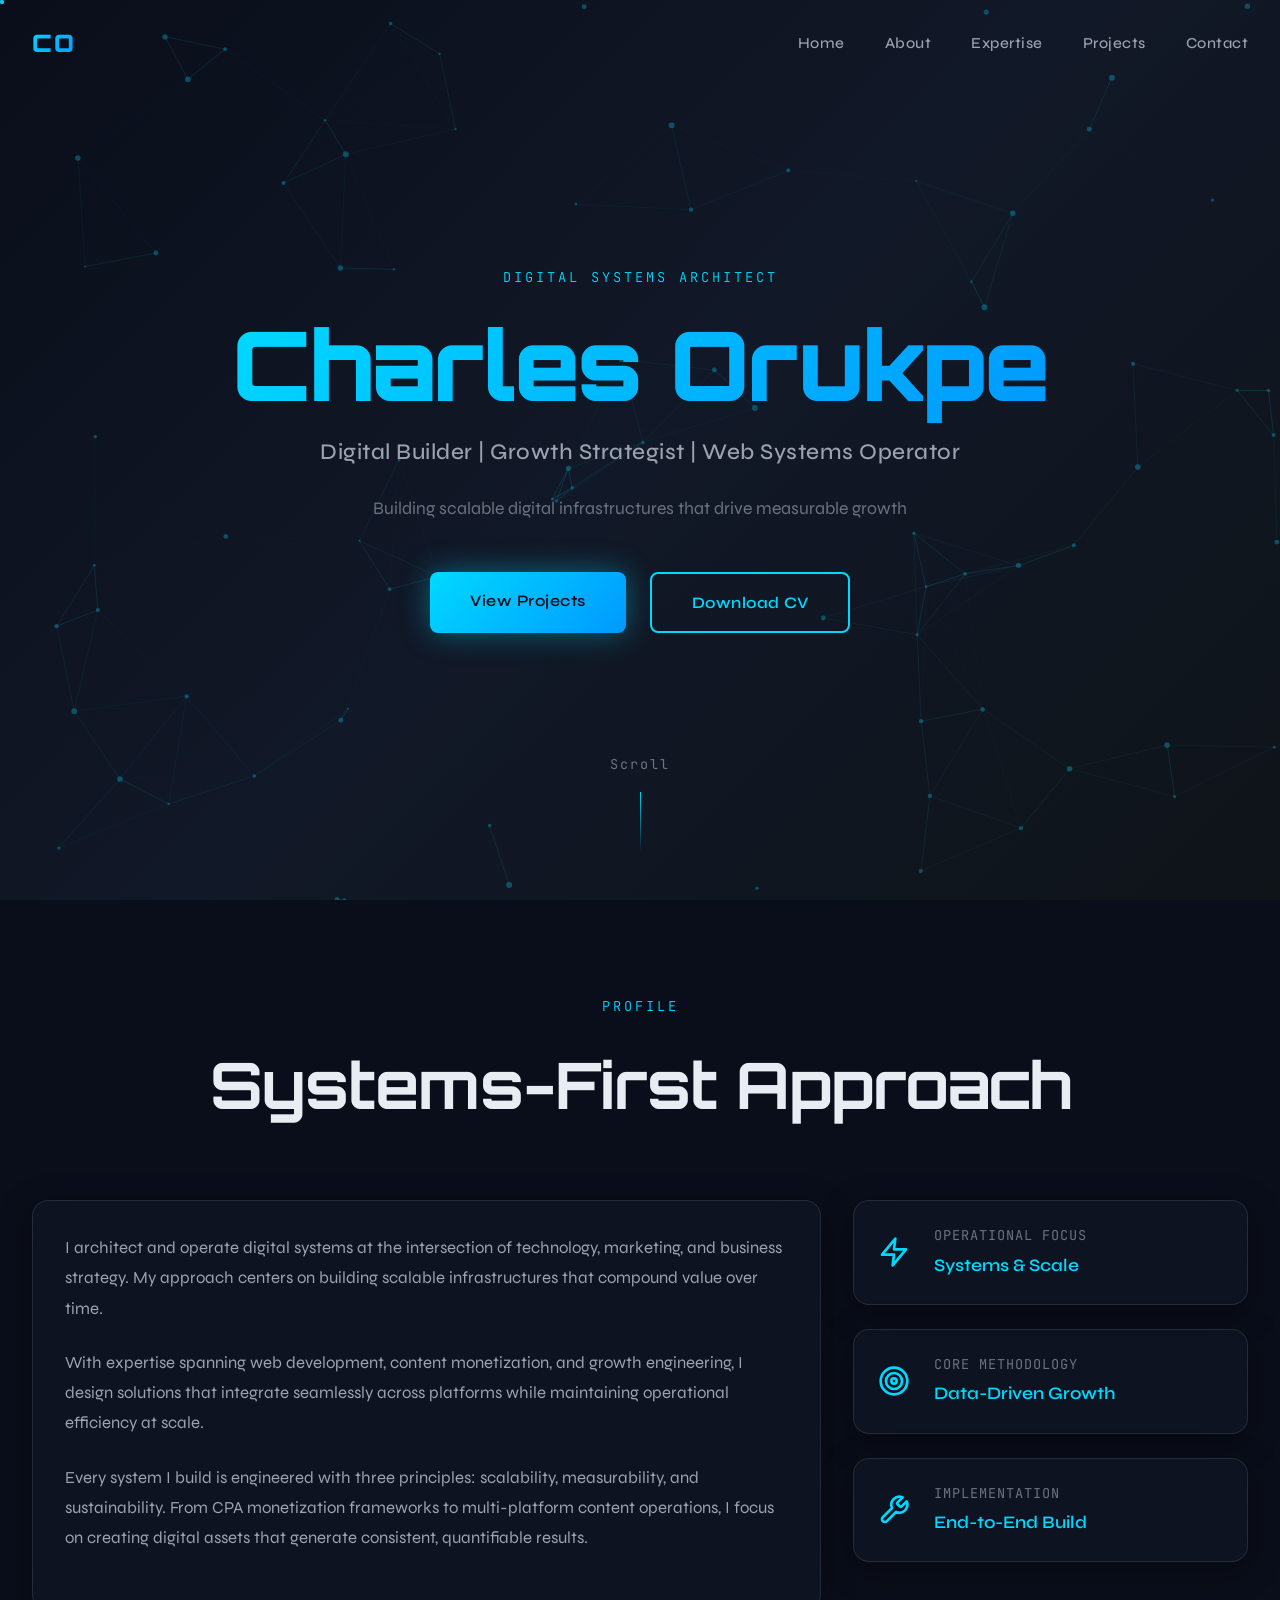
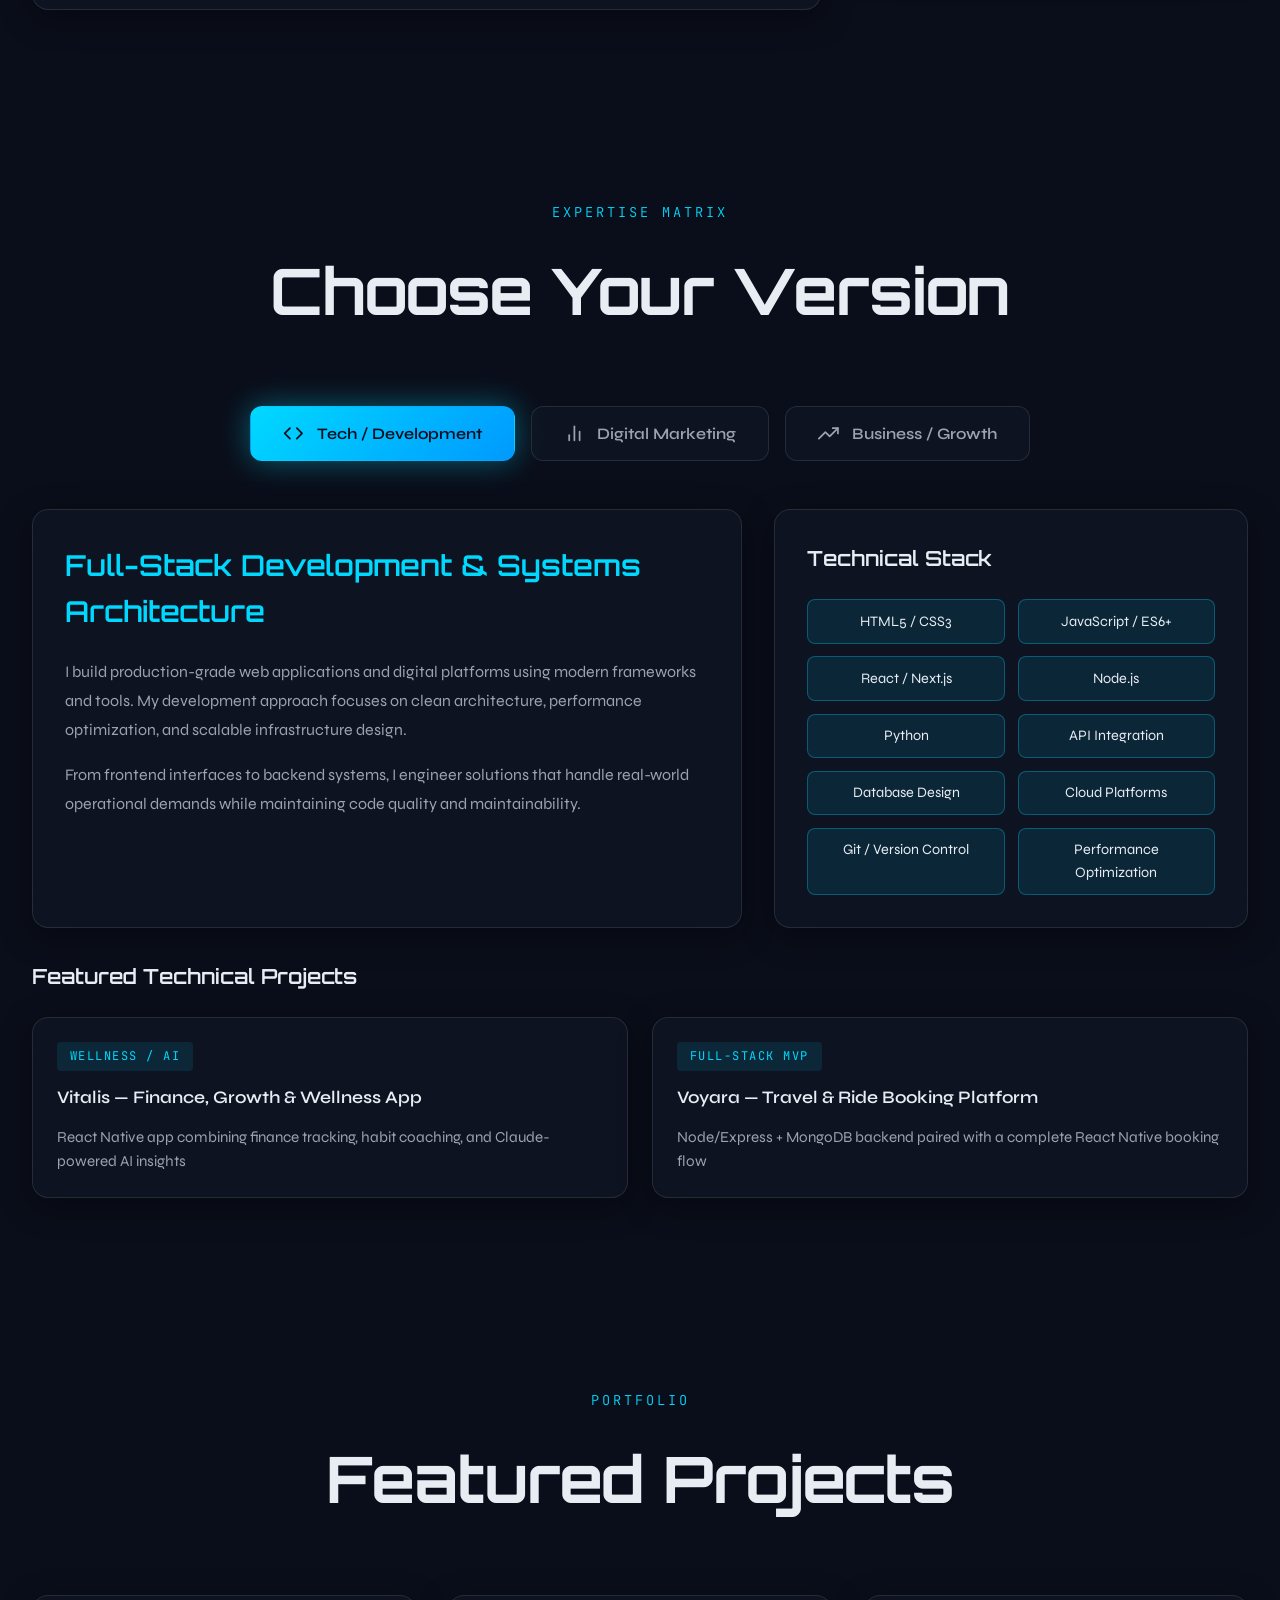
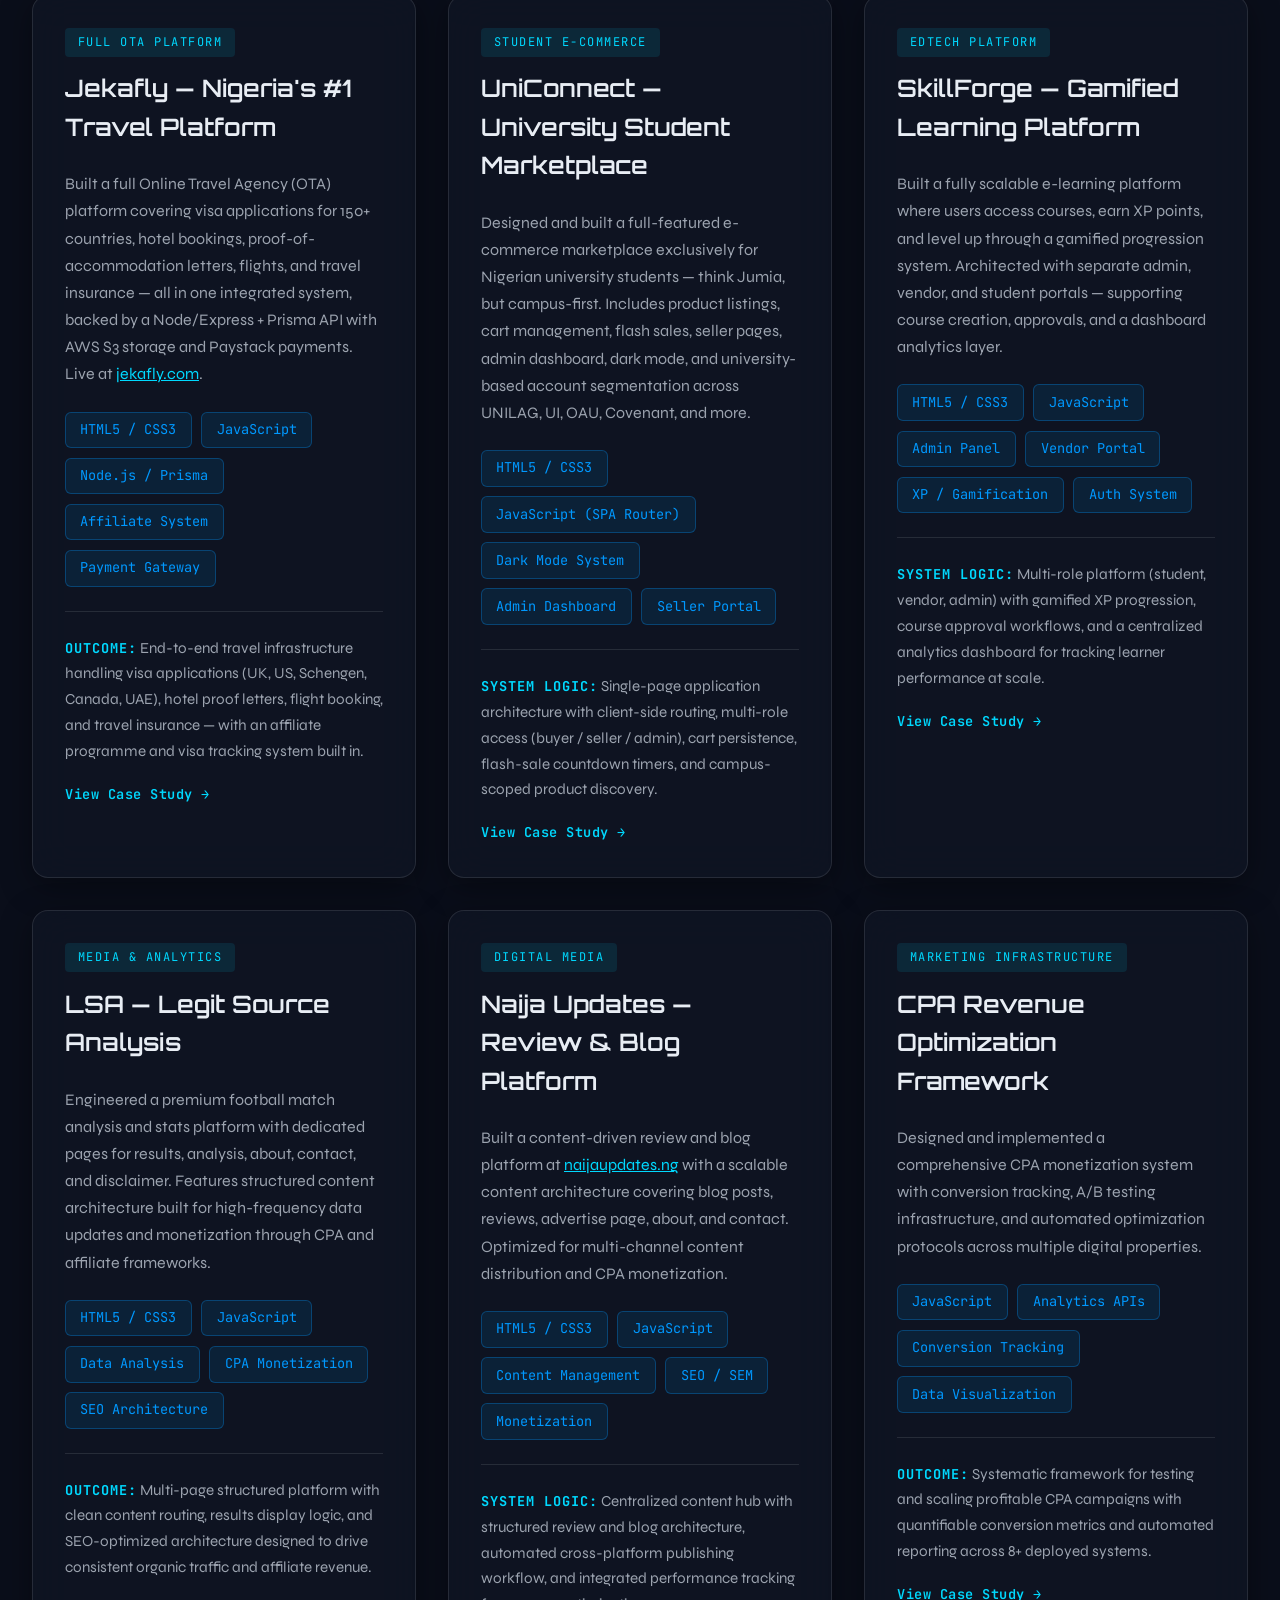
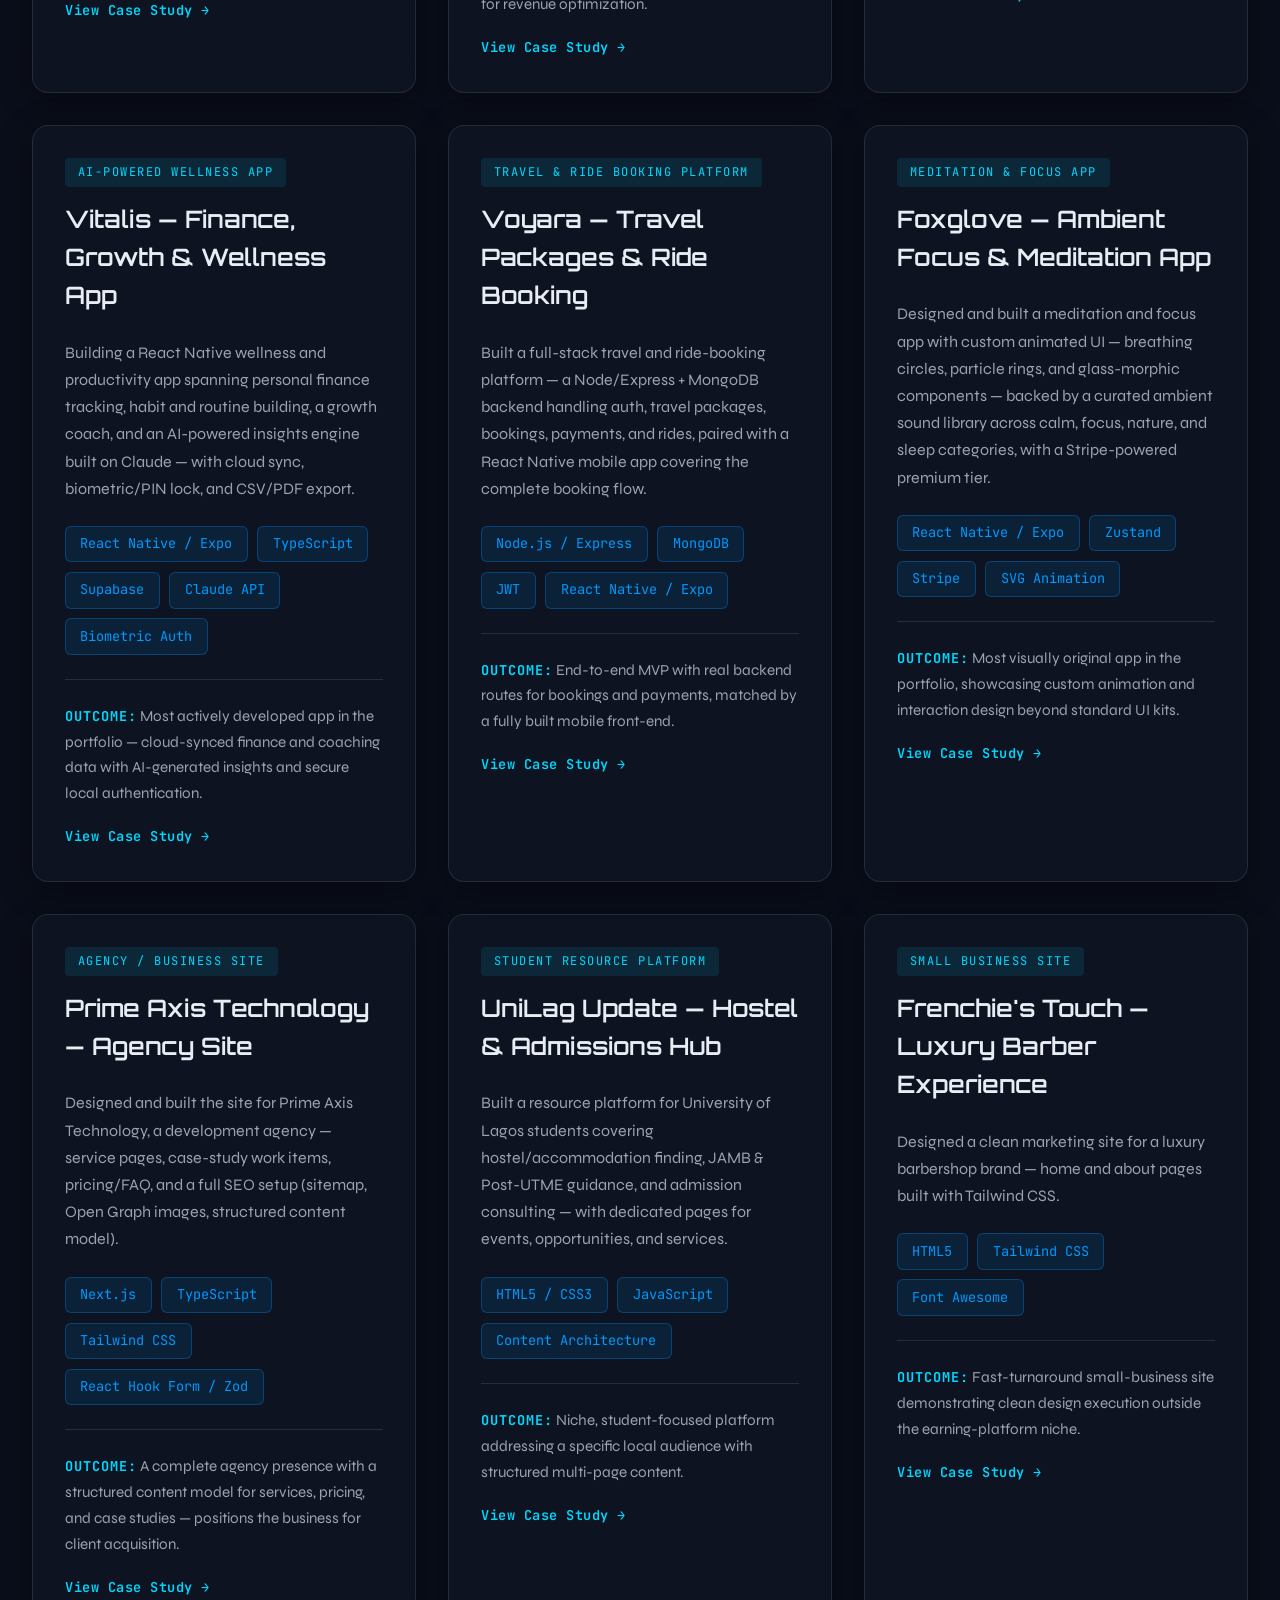
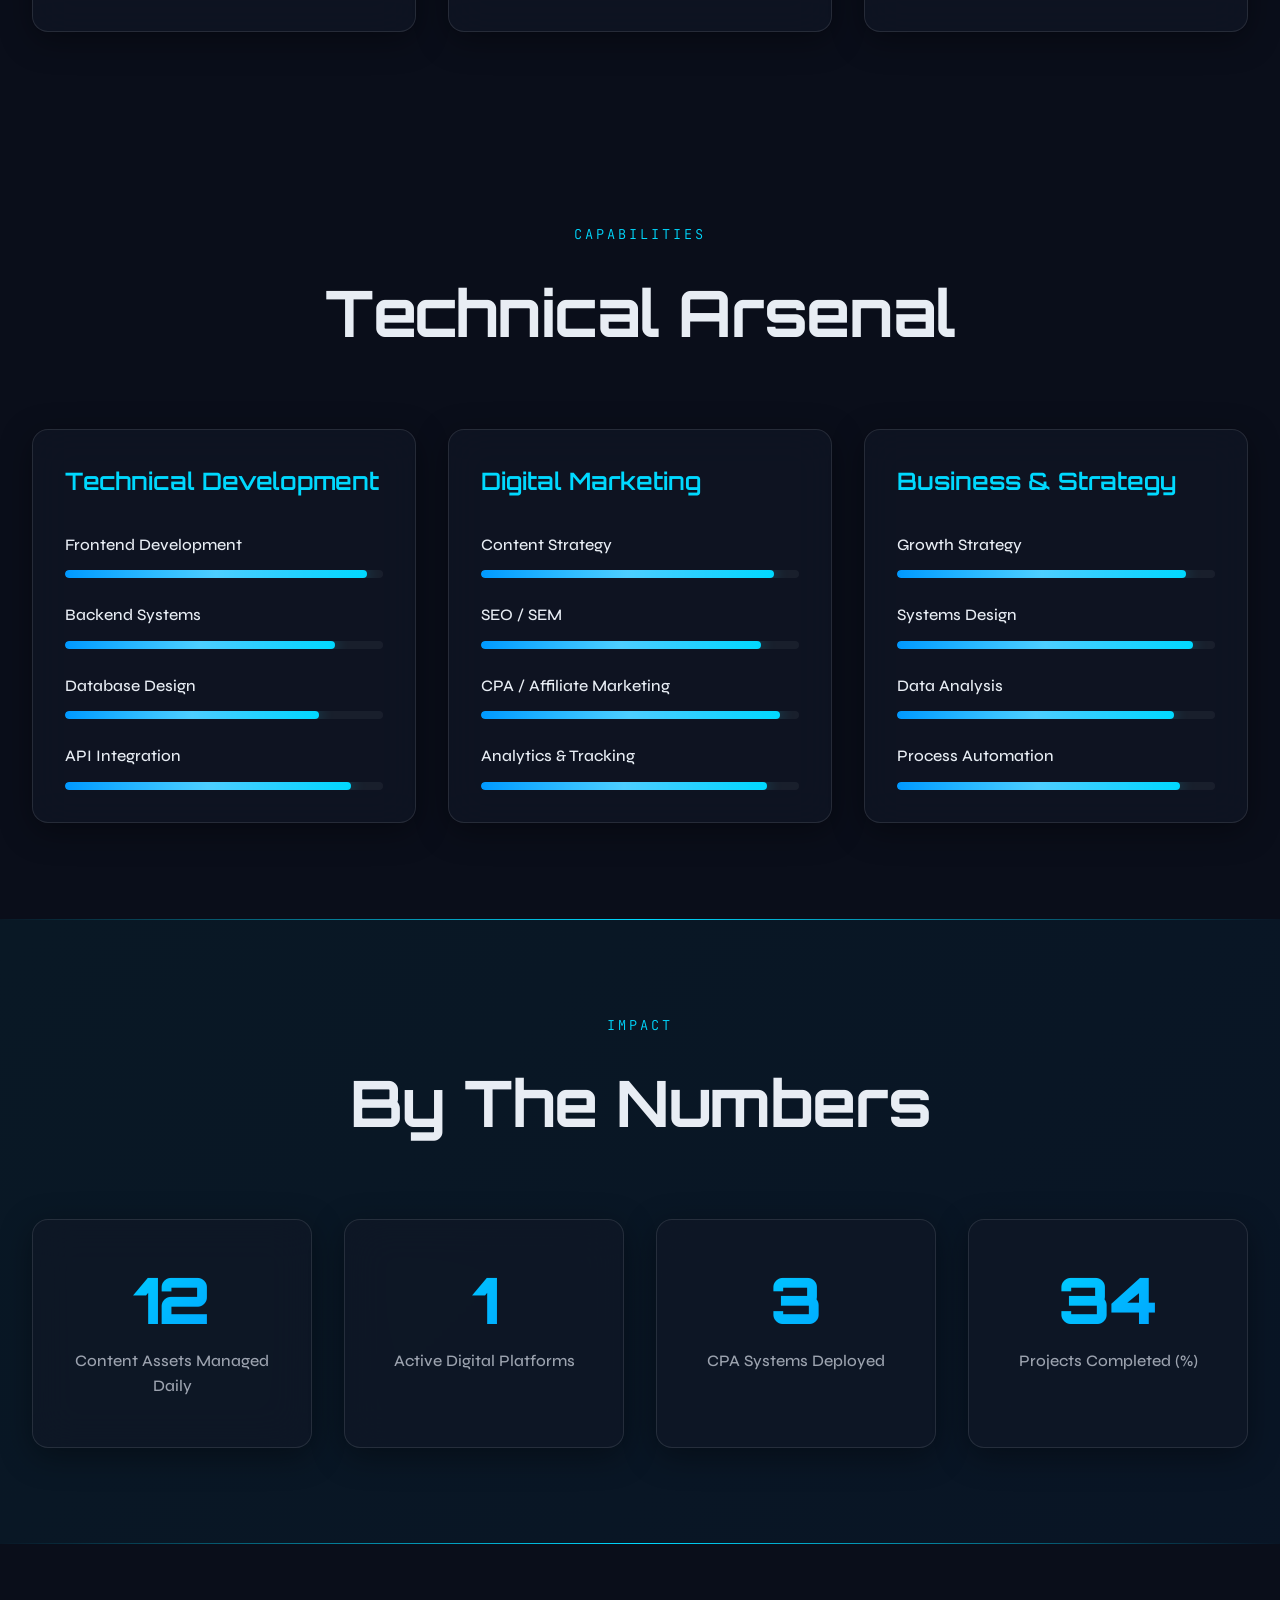
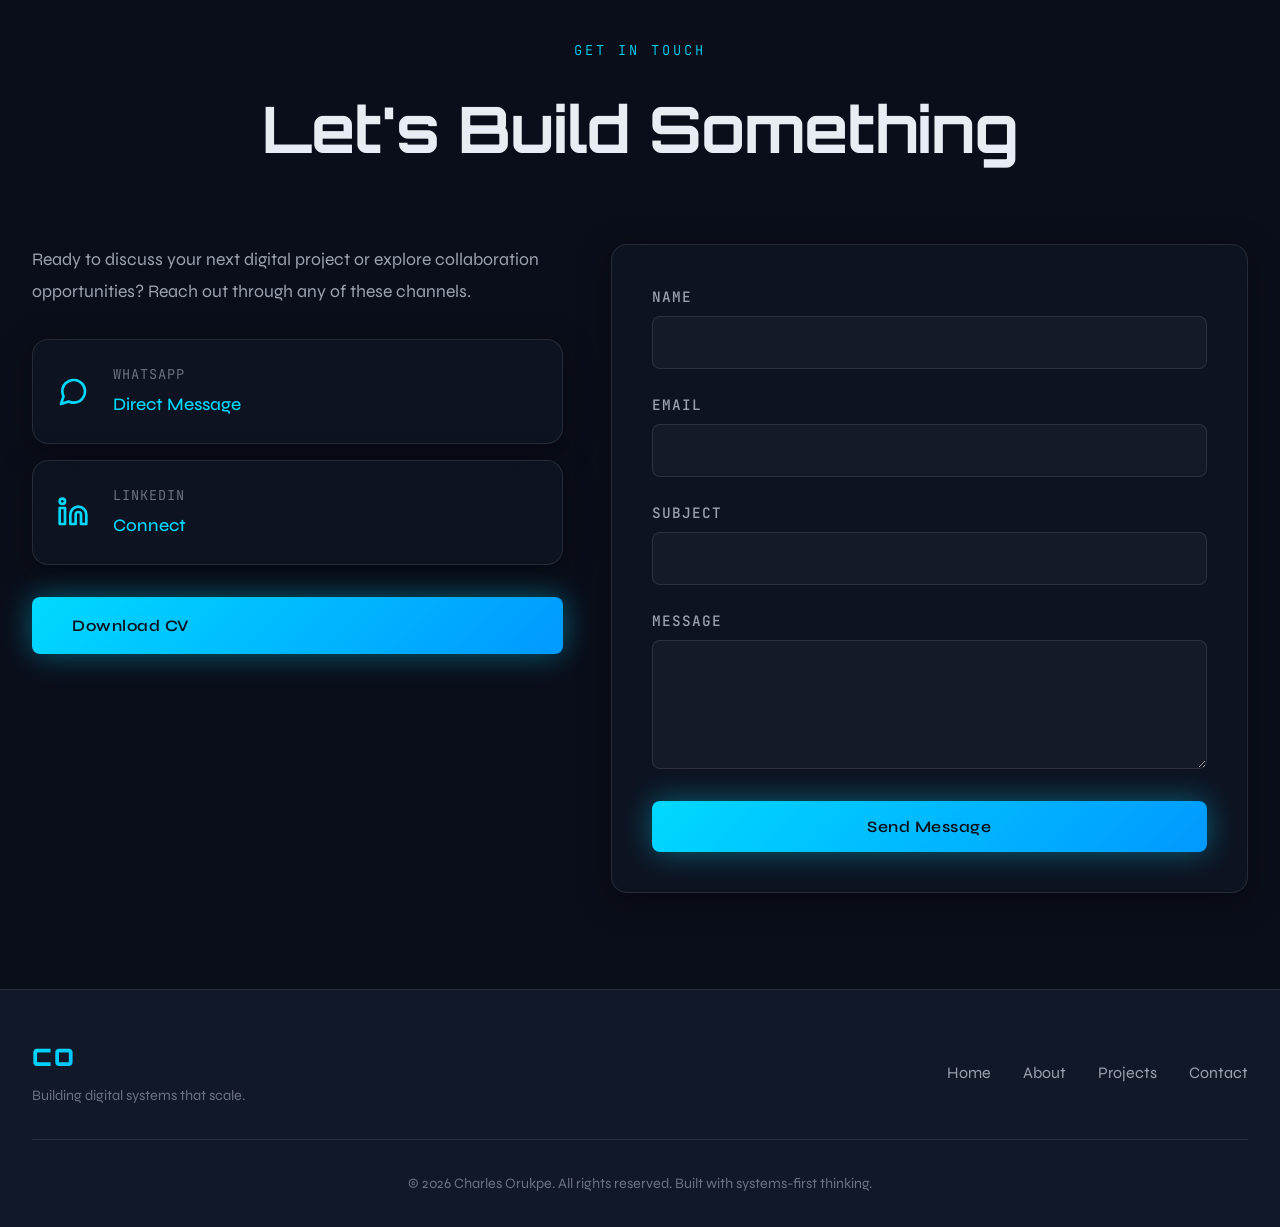
==== commit f335d834: "Add clickable case-study pages for each Featured Project" ====
--- a/index.html
+++ b/index.html
@@ -275,6 +275,7 @@
                     <div class="project-outcome">
                         <strong>Outcome:</strong> End-to-end travel infrastructure handling visa applications (UK, US, Schengen, Canada, UAE), hotel proof letters, flight booking, and travel insurance — with an affiliate programme and visa tracking system built in.
                     </div>
+                    <a href="project.html?slug=jekafly" class="project-view-link">View Case Study &rarr;</a>
                 </div>
 
                 <!-- UNICONNECT -->
@@ -296,6 +297,7 @@
                     <div class="project-outcome">
                         <strong>System Logic:</strong> Single-page application architecture with client-side routing, multi-role access (buyer / seller / admin), cart persistence, flash-sale countdown timers, and campus-scoped product discovery.
                     </div>
+                    <a href="project.html?slug=uniconnect" class="project-view-link">View Case Study &rarr;</a>
                 </div>
 
                 <!-- SKILLFORGE -->
@@ -318,6 +320,7 @@
                     <div class="project-outcome">
                         <strong>System Logic:</strong> Multi-role platform (student, vendor, admin) with gamified XP progression, course approval workflows, and a centralized analytics dashboard for tracking learner performance at scale.
                     </div>
+                    <a href="project.html?slug=skillforge" class="project-view-link">View Case Study &rarr;</a>
                 </div>
 
                 <!-- LSA / NAIJA UPDATES -->
@@ -339,6 +342,7 @@
                     <div class="project-outcome">
                         <strong>Outcome:</strong> Multi-page structured platform with clean content routing, results display logic, and SEO-optimized architecture designed to drive consistent organic traffic and affiliate revenue.
                     </div>
+                    <a href="project.html?slug=lsa" class="project-view-link">View Case Study &rarr;</a>
                 </div>
 
                 <!-- NAIJA UPDATES -->
@@ -360,6 +364,7 @@
                     <div class="project-outcome">
                         <strong>System Logic:</strong> Centralized content hub with structured review and blog architecture, automated cross-platform publishing workflow, and integrated performance tracking for revenue optimization.
                     </div>
+                    <a href="project.html?slug=naija-updates" class="project-view-link">View Case Study &rarr;</a>
                 </div>
 
                 <!-- CPA Framework -->
@@ -380,6 +385,7 @@
                     <div class="project-outcome">
                         <strong>Outcome:</strong> Systematic framework for testing and scaling profitable CPA campaigns with quantifiable conversion metrics and automated reporting across 8+ deployed systems.
                     </div>
+                    <a href="project.html?slug=cpa-framework" class="project-view-link">View Case Study &rarr;</a>
                 </div>
 
                 <!-- VITALIS -->
@@ -401,6 +407,7 @@
                     <div class="project-outcome">
                         <strong>Outcome:</strong> Most actively developed app in the portfolio — cloud-synced finance and coaching data with AI-generated insights and secure local authentication.
                     </div>
+                    <a href="project.html?slug=vitalis" class="project-view-link">View Case Study &rarr;</a>
                 </div>
 
                 <!-- VOYARA -->
@@ -421,6 +428,7 @@
                     <div class="project-outcome">
                         <strong>Outcome:</strong> End-to-end MVP with real backend routes for bookings and payments, matched by a fully built mobile front-end.
                     </div>
+                    <a href="project.html?slug=voyara" class="project-view-link">View Case Study &rarr;</a>
                 </div>
 
                 <!-- FOXGLOVE -->
@@ -441,6 +449,7 @@
                     <div class="project-outcome">
                         <strong>Outcome:</strong> Most visually original app in the portfolio, showcasing custom animation and interaction design beyond standard UI kits.
                     </div>
+                    <a href="project.html?slug=foxglove" class="project-view-link">View Case Study &rarr;</a>
                 </div>
 
                 <!-- PRIME AXIS -->
@@ -461,6 +470,7 @@
                     <div class="project-outcome">
                         <strong>Outcome:</strong> A complete agency presence with a structured content model for services, pricing, and case studies — positions the business for client acquisition.
                     </div>
+                    <a href="project.html?slug=prime-axis" class="project-view-link">View Case Study &rarr;</a>
                 </div>
 
                 <!-- UNU -->
@@ -480,6 +490,7 @@
                     <div class="project-outcome">
                         <strong>Outcome:</strong> Niche, student-focused platform addressing a specific local audience with structured multi-page content.
                     </div>
+                    <a href="project.html?slug=unilag-update" class="project-view-link">View Case Study &rarr;</a>
                 </div>
 
                 <!-- FRENCHIE'S TOUCH -->
@@ -499,6 +510,7 @@
                     <div class="project-outcome">
                         <strong>Outcome:</strong> Fast-turnaround small-business site demonstrating clean design execution outside the earning-platform niche.
                     </div>
+                    <a href="project.html?slug=frenchies-touch" class="project-view-link">View Case Study &rarr;</a>
                 </div>
 
             </div>
--- a/portfoli-styles.css
+++ b/portfoli-styles.css
@@ -693,6 +693,23 @@
     font-size: 0.85rem;
     text-transform: uppercase;
     letter-spacing: 1px;
+}
+
+.project-view-link {
+    display: inline-block;
+    margin-top: 1.2rem;
+    color: var(--accent-primary);
+    text-decoration: none;
+    font-family: var(--font-mono);
+    font-size: 0.85rem;
+    font-weight: 600;
+    letter-spacing: 0.5px;
+    transition: transform var(--transition-fast);
+}
+
+.project-view-link:hover {
+    text-decoration: underline;
+    transform: translateX(4px);
 }
 
 /* ===================================
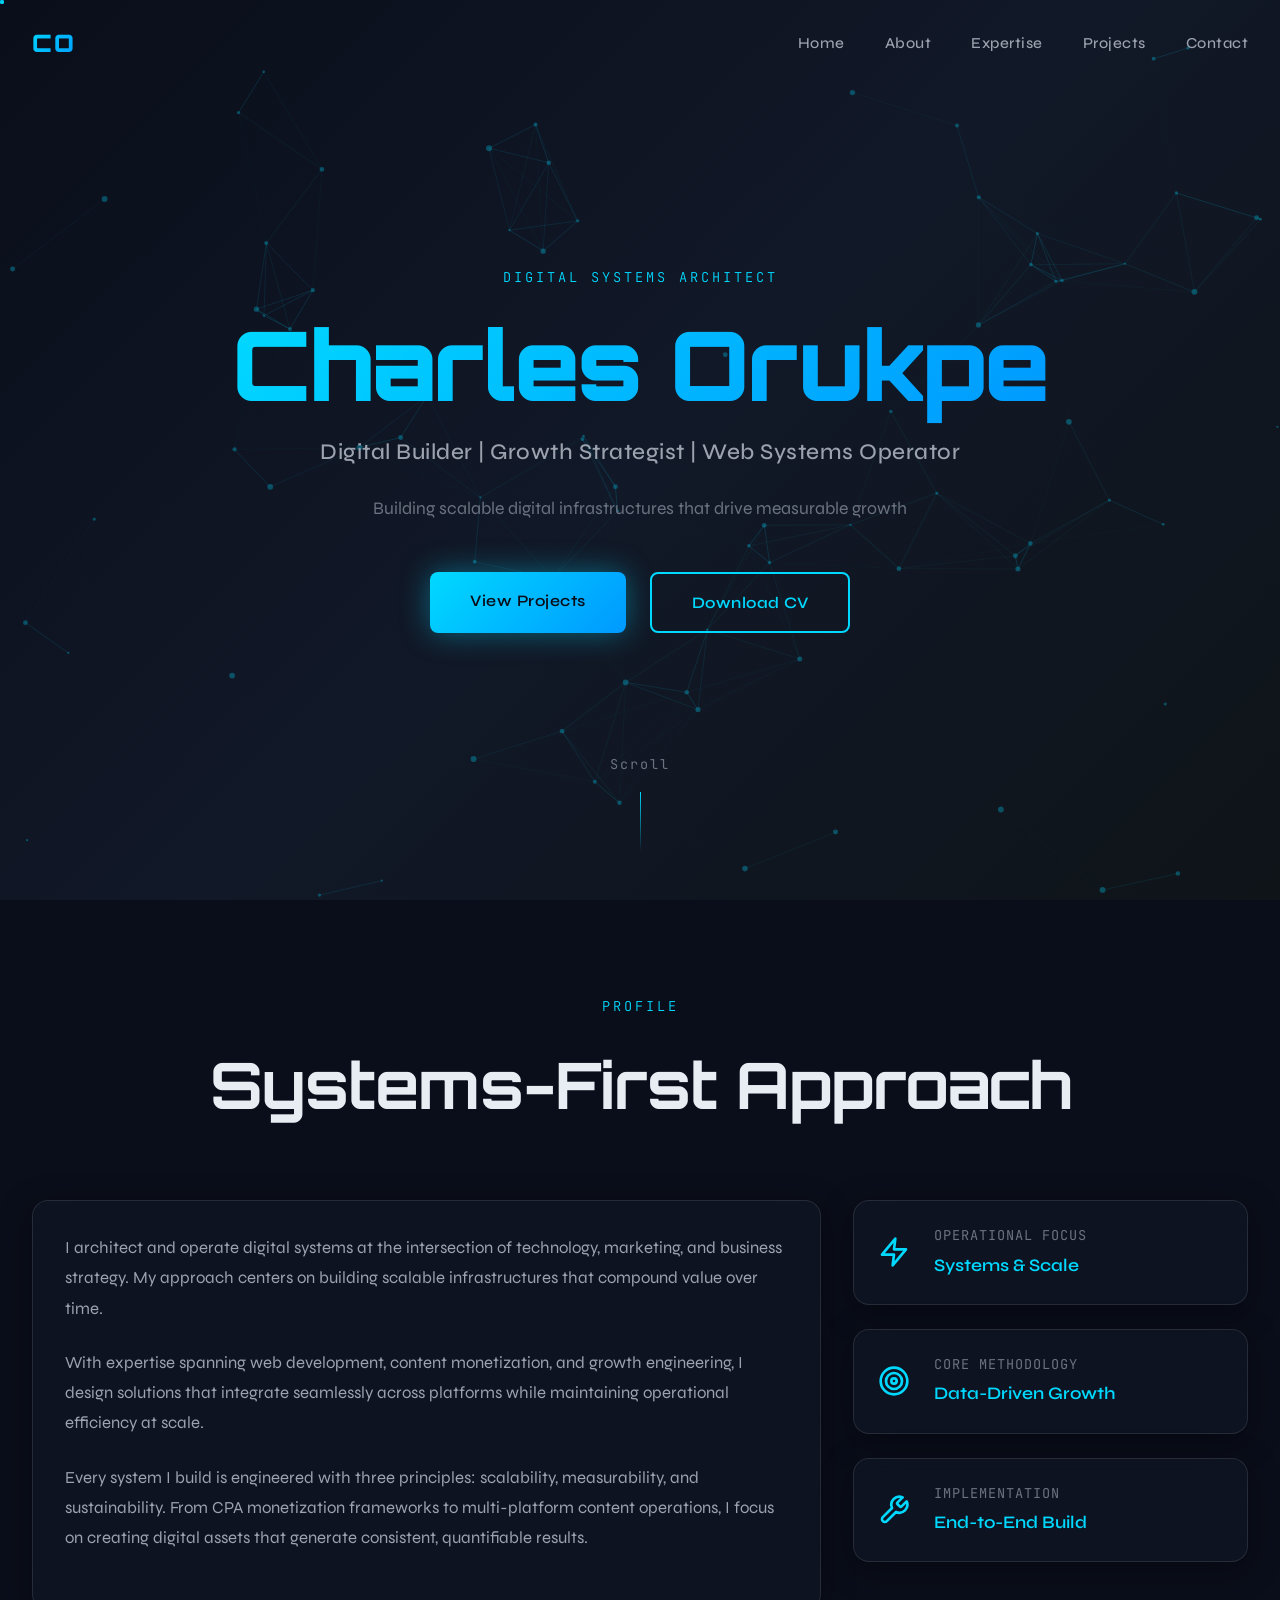
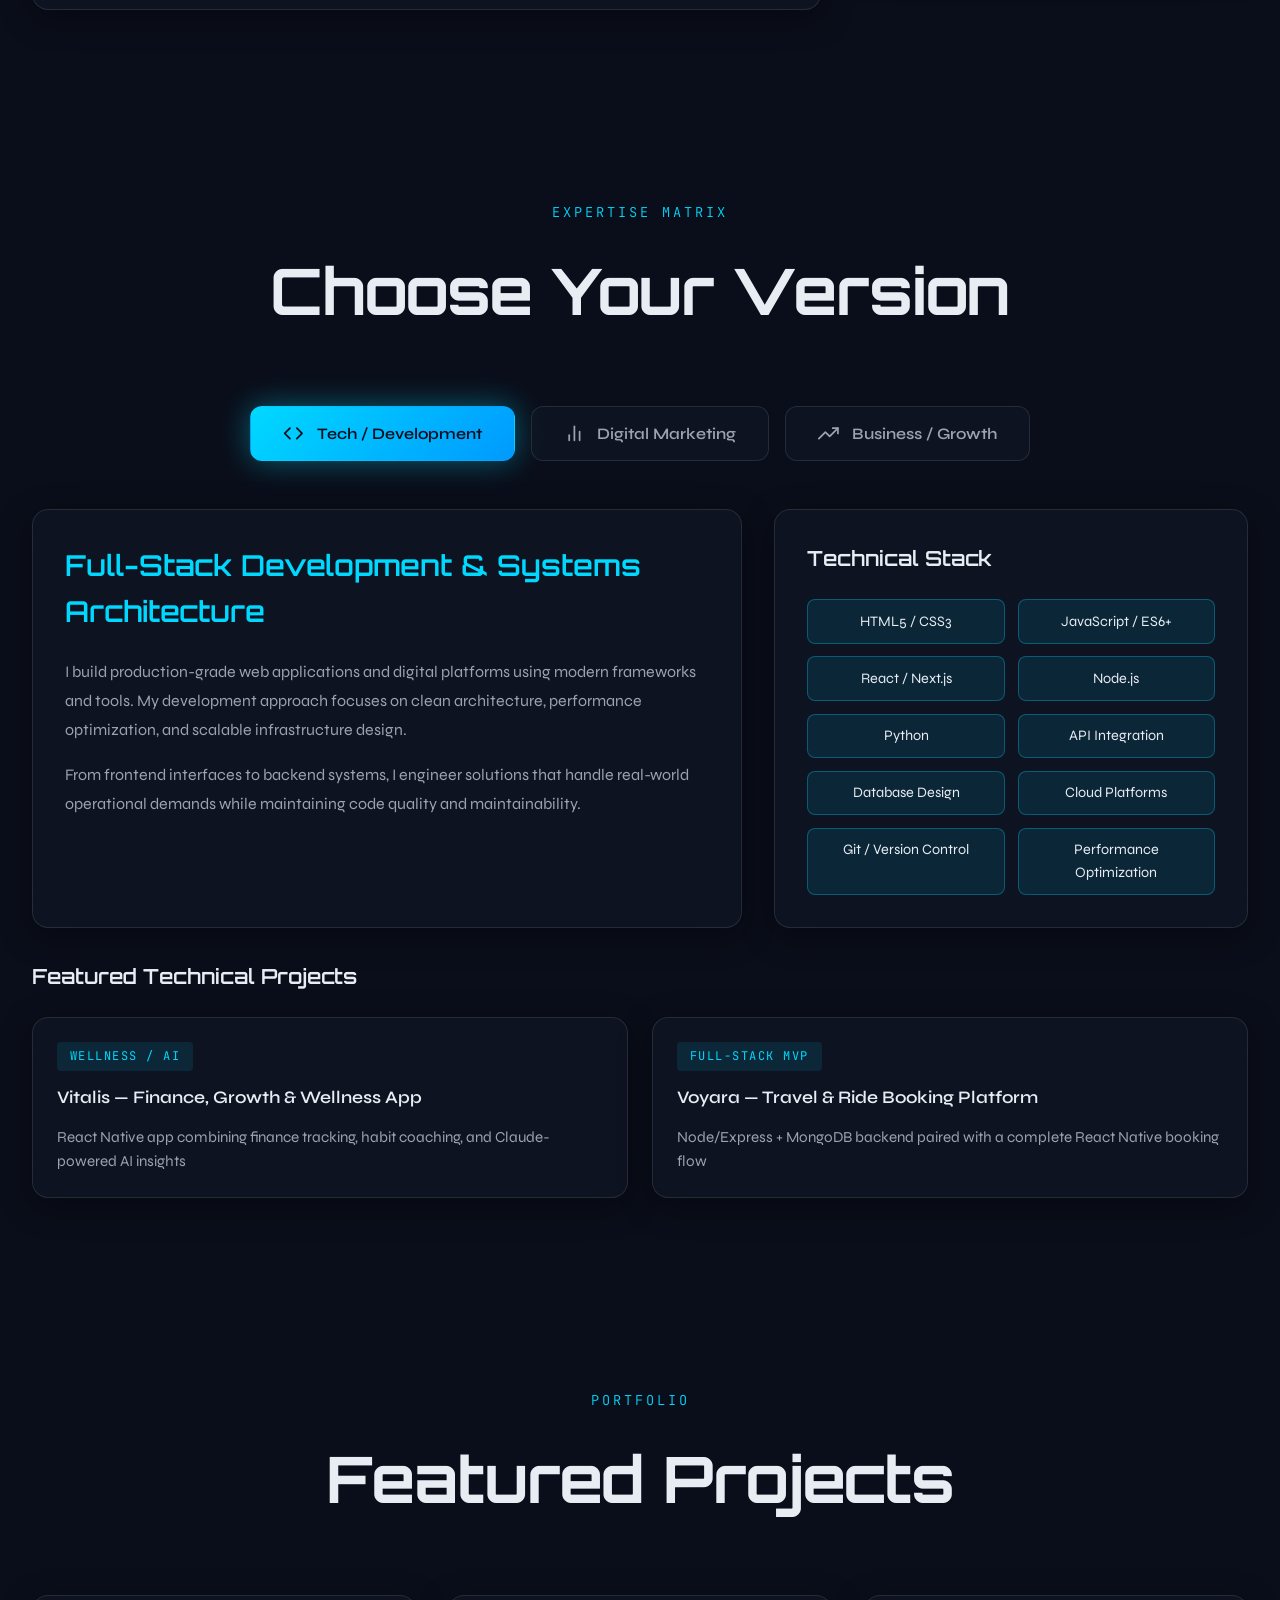
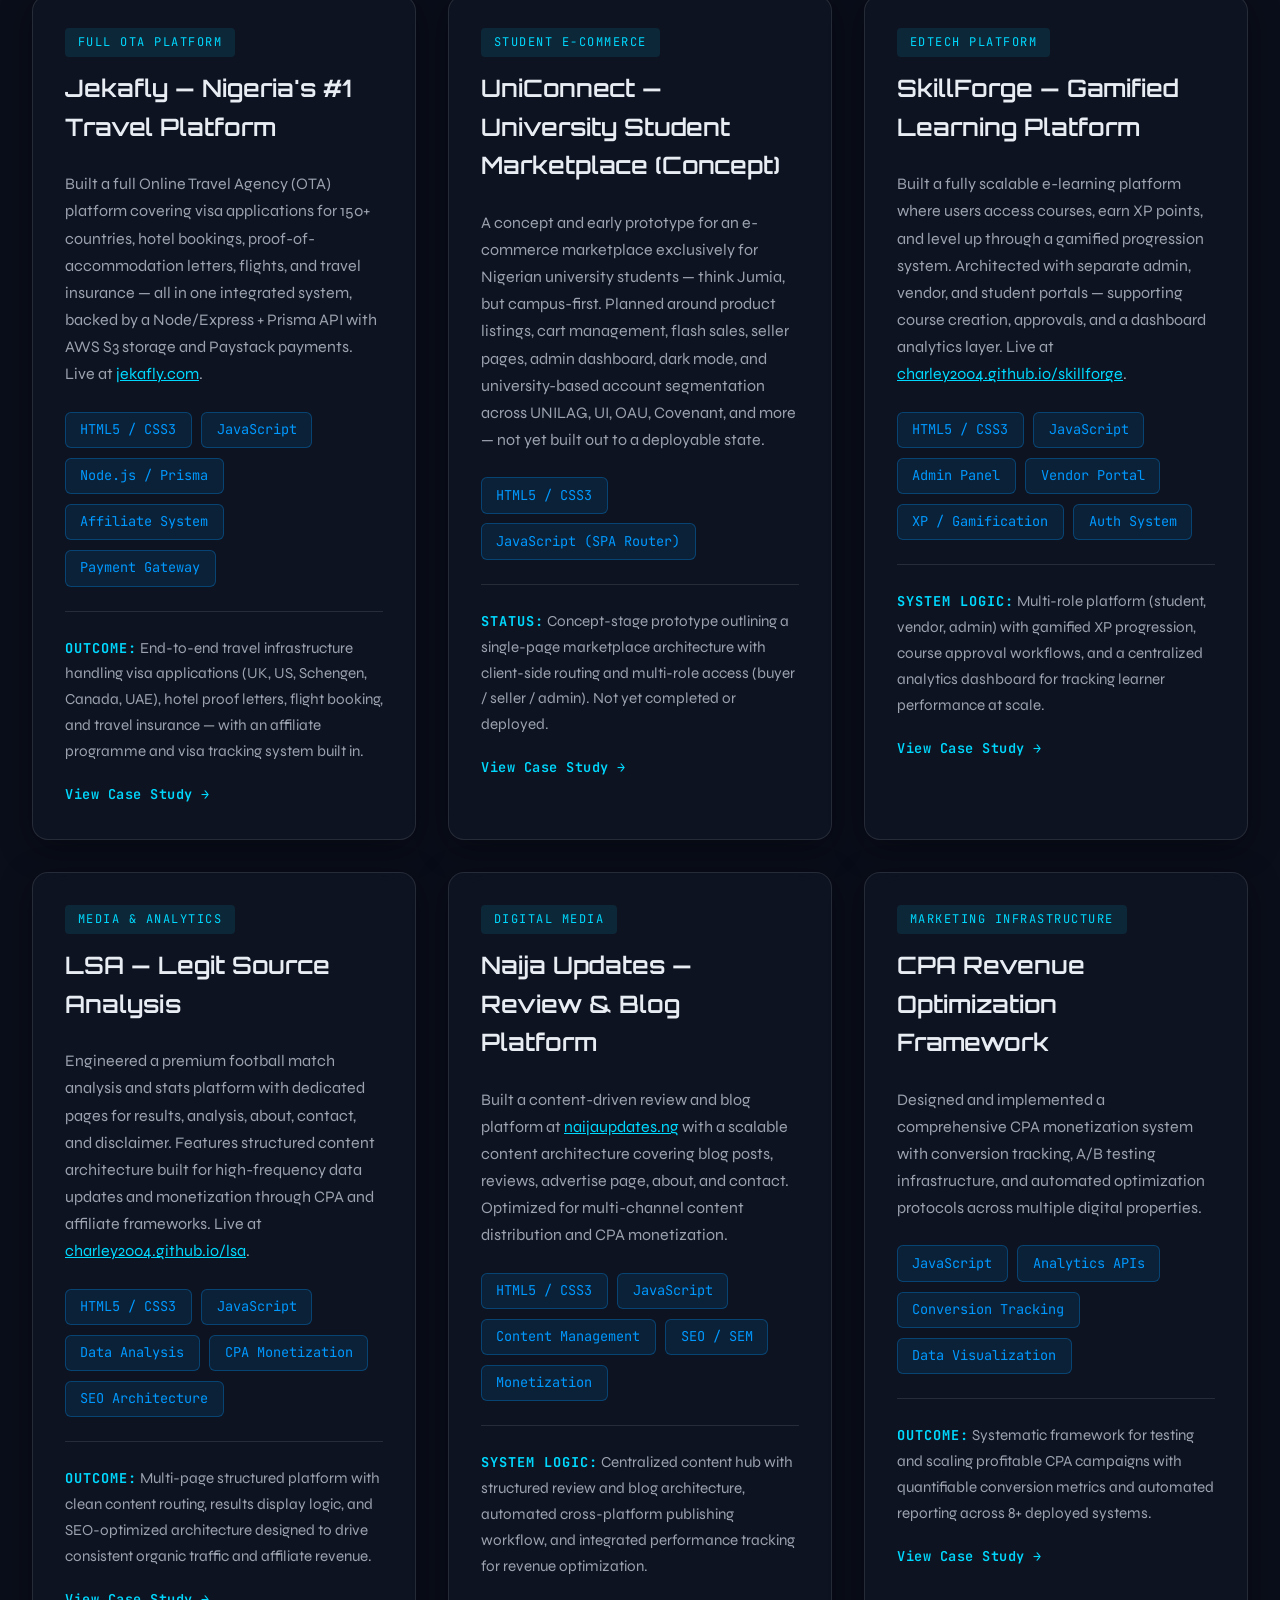
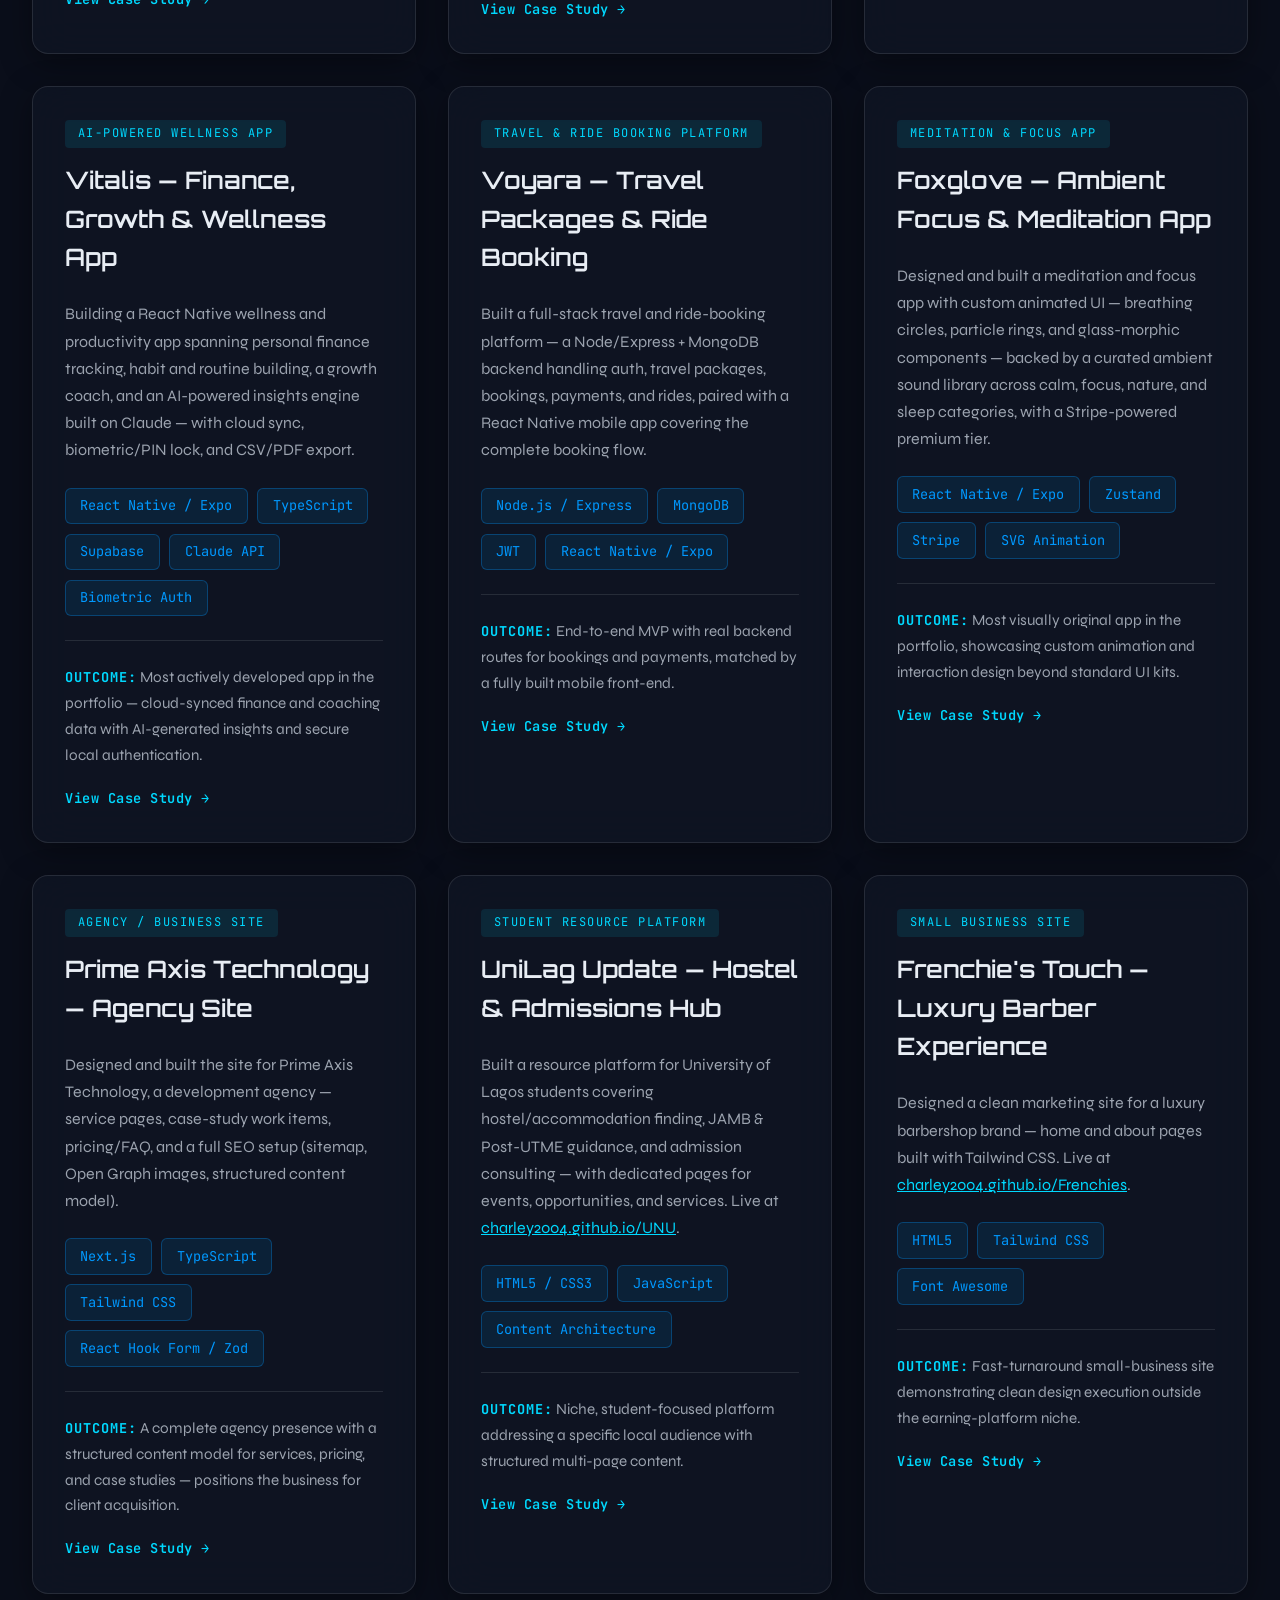
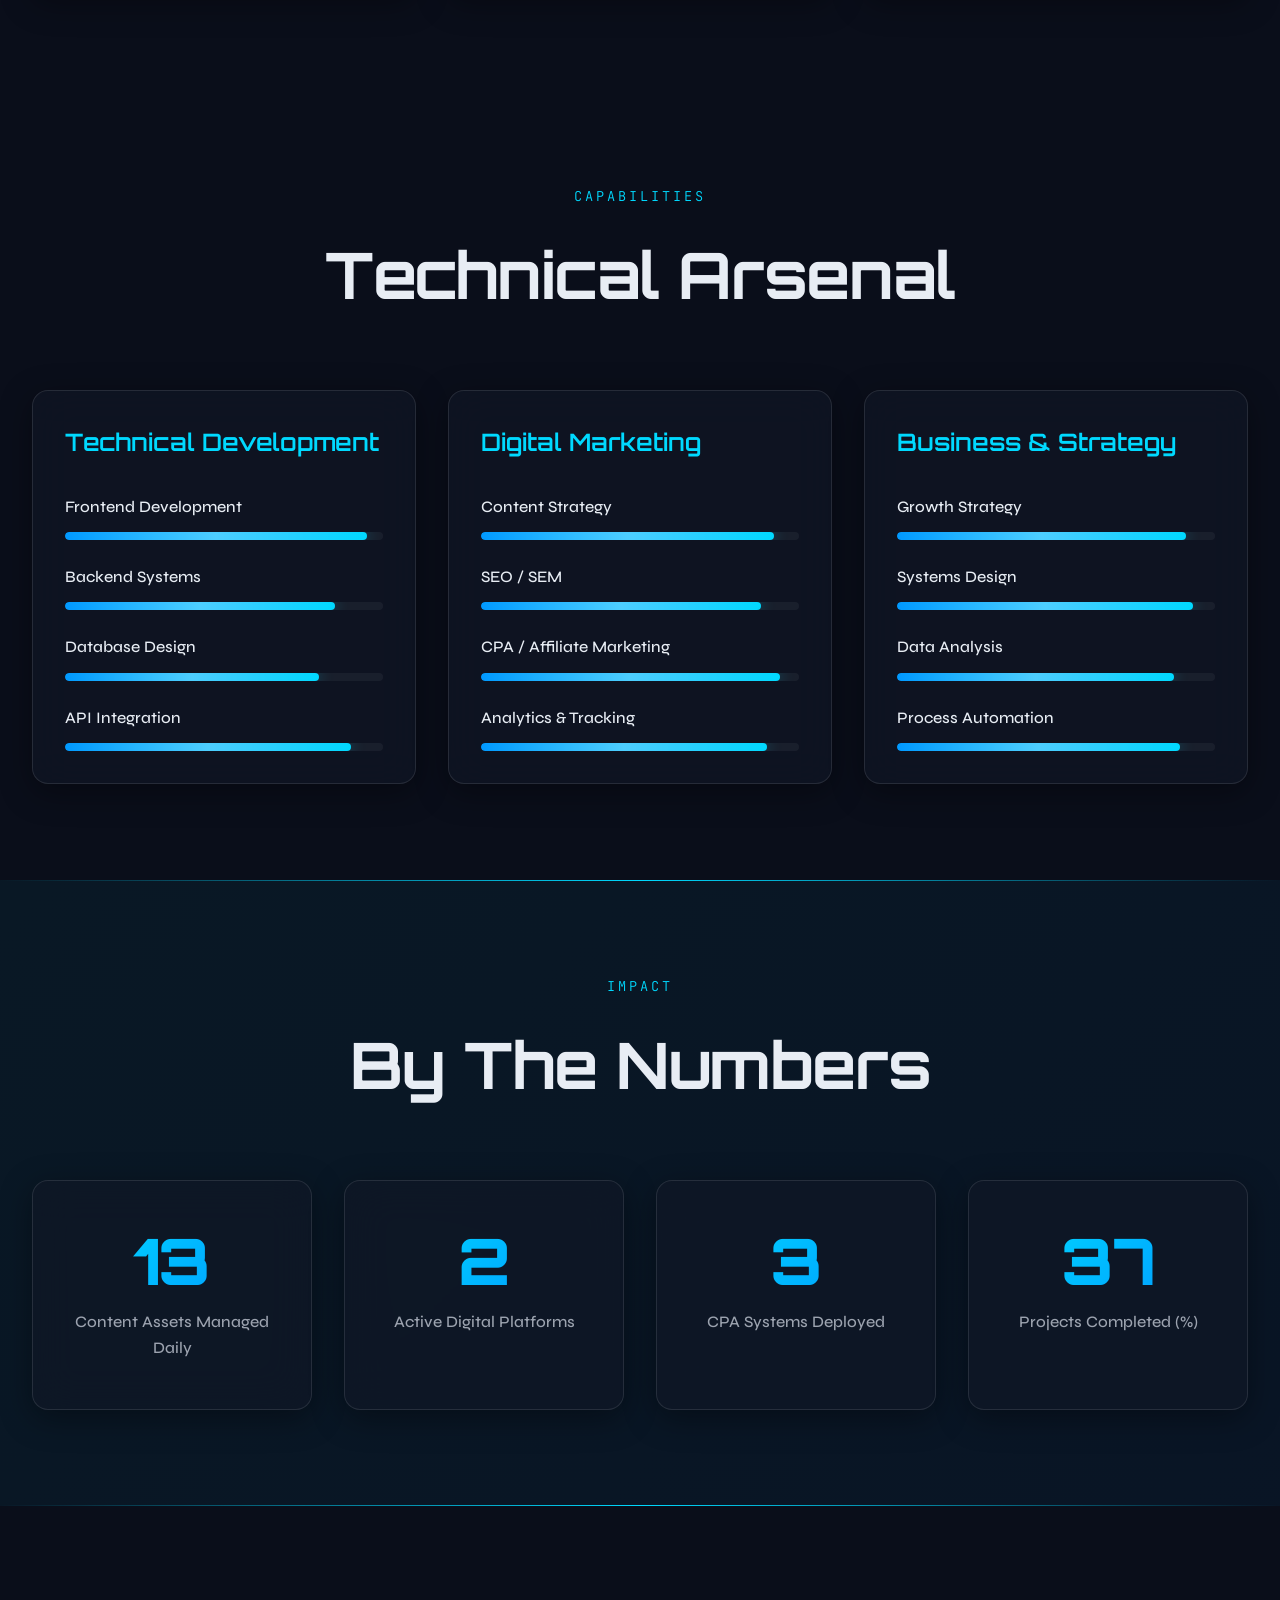
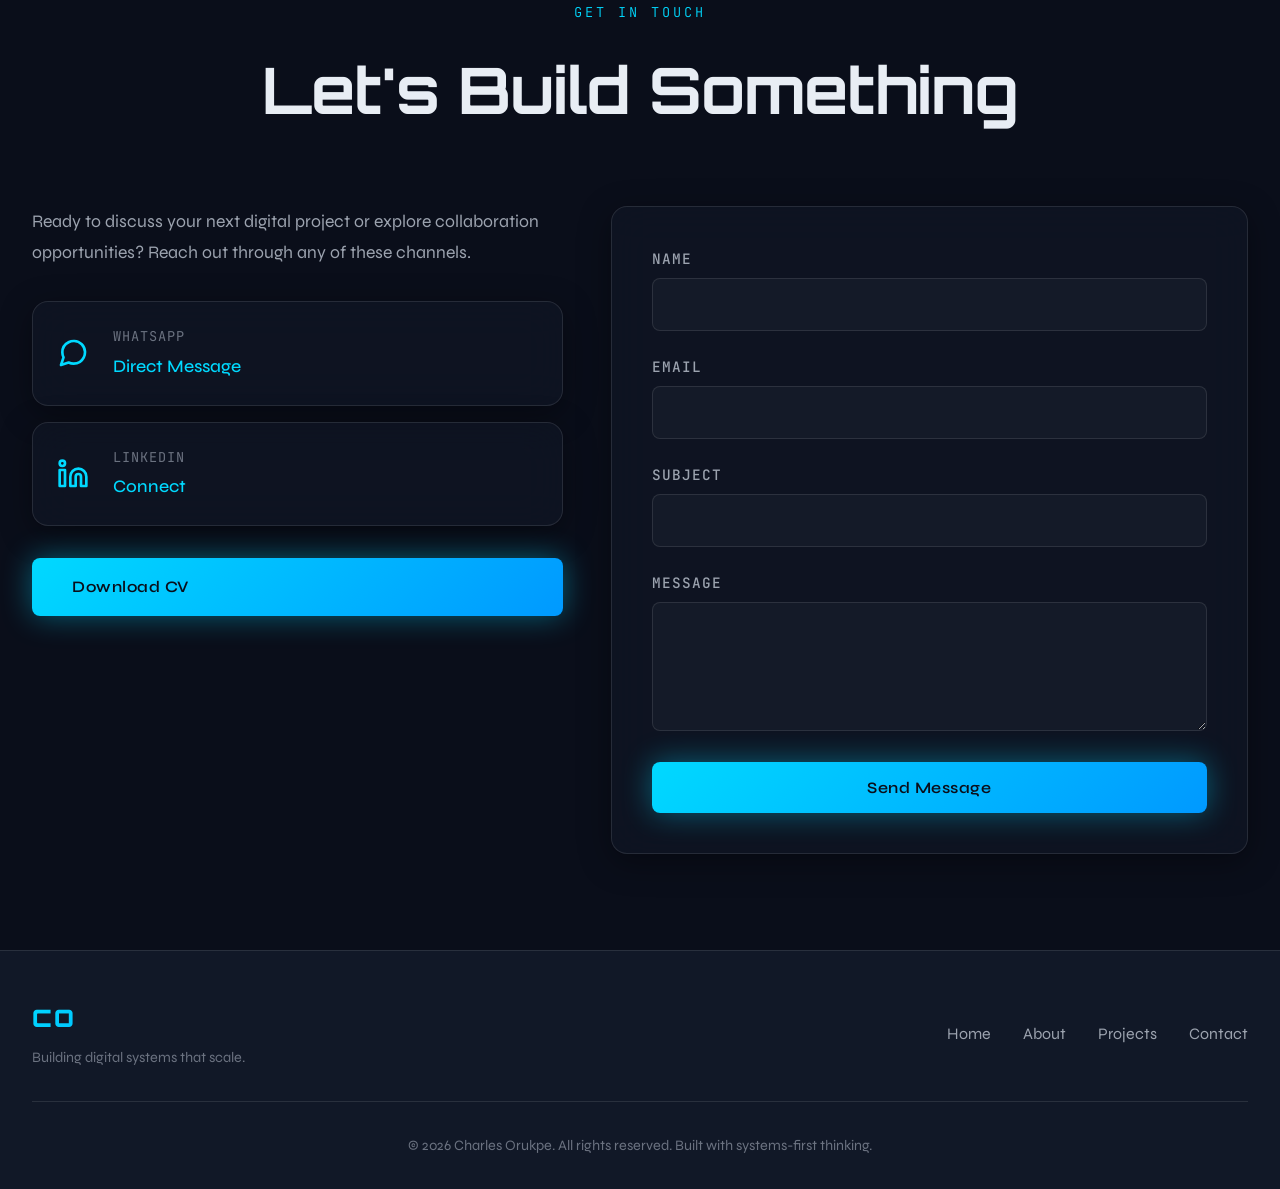
==== commit 2367272b: "Wire up real live/GitHub links for each project: deploy LSA, SkillForge, UNU, Frenchie's Touch to Gi" ====
--- a/index.html
+++ b/index.html
@@ -282,20 +282,17 @@
                 <div class="project-card glass-card">
                     <div class="project-header">
                         <span class="project-category">Student E-Commerce</span>
-                        <h3>UniConnect — University Student Marketplace</h3>
-                    </div>
-                    <p class="project-description">
-                        Designed and built a full-featured e-commerce marketplace exclusively for Nigerian university students — think Jumia, but campus-first. Includes product listings, cart management, flash sales, seller pages, admin dashboard, dark mode, and university-based account segmentation across UNILAG, UI, OAU, Covenant, and more.
+                        <h3>UniConnect — University Student Marketplace (Concept)</h3>
+                    </div>
+                    <p class="project-description">
+                        A concept and early prototype for an e-commerce marketplace exclusively for Nigerian university students — think Jumia, but campus-first. Planned around product listings, cart management, flash sales, seller pages, admin dashboard, dark mode, and university-based account segmentation across UNILAG, UI, OAU, Covenant, and more — not yet built out to a deployable state.
                     </p>
                     <div class="project-tools">
                         <span>HTML5 / CSS3</span>
                         <span>JavaScript (SPA Router)</span>
-                        <span>Dark Mode System</span>
-                        <span>Admin Dashboard</span>
-                        <span>Seller Portal</span>
-                    </div>
-                    <div class="project-outcome">
-                        <strong>System Logic:</strong> Single-page application architecture with client-side routing, multi-role access (buyer / seller / admin), cart persistence, flash-sale countdown timers, and campus-scoped product discovery.
+                    </div>
+                    <div class="project-outcome">
+                        <strong>Status:</strong> Concept-stage prototype outlining a single-page marketplace architecture with client-side routing and multi-role access (buyer / seller / admin). Not yet completed or deployed.
                     </div>
                     <a href="project.html?slug=uniconnect" class="project-view-link">View Case Study &rarr;</a>
                 </div>
@@ -307,7 +304,7 @@
                         <h3>SkillForge — Gamified Learning Platform</h3>
                     </div>
                     <p class="project-description">
-                        Built a fully scalable e-learning platform where users access courses, earn XP points, and level up through a gamified progression system. Architected with separate admin, vendor, and student portals — supporting course creation, approvals, and a dashboard analytics layer.
+                        Built a fully scalable e-learning platform where users access courses, earn XP points, and level up through a gamified progression system. Architected with separate admin, vendor, and student portals — supporting course creation, approvals, and a dashboard analytics layer. Live at <a href="https://charley2004.github.io/skillforge/" target="_blank" style="color: var(--accent-primary);">charley2004.github.io/skillforge</a>.
                     </p>
                     <div class="project-tools">
                         <span>HTML5 / CSS3</span>
@@ -330,7 +327,7 @@
                         <h3>LSA — Legit Source Analysis</h3>
                     </div>
                     <p class="project-description">
-                        Engineered a premium football match analysis and stats platform with dedicated pages for results, analysis, about, contact, and disclaimer. Features structured content architecture built for high-frequency data updates and monetization through CPA and affiliate frameworks.
+                        Engineered a premium football match analysis and stats platform with dedicated pages for results, analysis, about, contact, and disclaimer. Features structured content architecture built for high-frequency data updates and monetization through CPA and affiliate frameworks. Live at <a href="https://charley2004.github.io/lsa/" target="_blank" style="color: var(--accent-primary);">charley2004.github.io/lsa</a>.
                     </p>
                     <div class="project-tools">
                         <span>HTML5 / CSS3</span>
@@ -480,7 +477,7 @@
                         <h3>UniLag Update — Hostel & Admissions Hub</h3>
                     </div>
                     <p class="project-description">
-                        Built a resource platform for University of Lagos students covering hostel/accommodation finding, JAMB & Post-UTME guidance, and admission consulting — with dedicated pages for events, opportunities, and services.
+                        Built a resource platform for University of Lagos students covering hostel/accommodation finding, JAMB & Post-UTME guidance, and admission consulting — with dedicated pages for events, opportunities, and services. Live at <a href="https://charley2004.github.io/UNU/" target="_blank" style="color: var(--accent-primary);">charley2004.github.io/UNU</a>.
                     </p>
                     <div class="project-tools">
                         <span>HTML5 / CSS3</span>
@@ -500,7 +497,7 @@
                         <h3>Frenchie's Touch — Luxury Barber Experience</h3>
                     </div>
                     <p class="project-description">
-                        Designed a clean marketing site for a luxury barbershop brand — home and about pages built with Tailwind CSS.
+                        Designed a clean marketing site for a luxury barbershop brand — home and about pages built with Tailwind CSS. Live at <a href="https://charley2004.github.io/Frenchies/" target="_blank" style="color: var(--accent-primary);">charley2004.github.io/Frenchies</a>.
                     </p>
                     <div class="project-tools">
                         <span>HTML5</span>
@@ -607,7 +604,7 @@
                     <div class="metric-label">Content Assets Managed Daily</div>
                 </div>
                 <div class="metric-card glass-card">
-                    <div class="metric-value" data-target="2">0</div>
+                    <div class="metric-value" data-target="6">0</div>
                     <div class="metric-label">Active Digital Platforms</div>
                 </div>
                 <div class="metric-card glass-card">
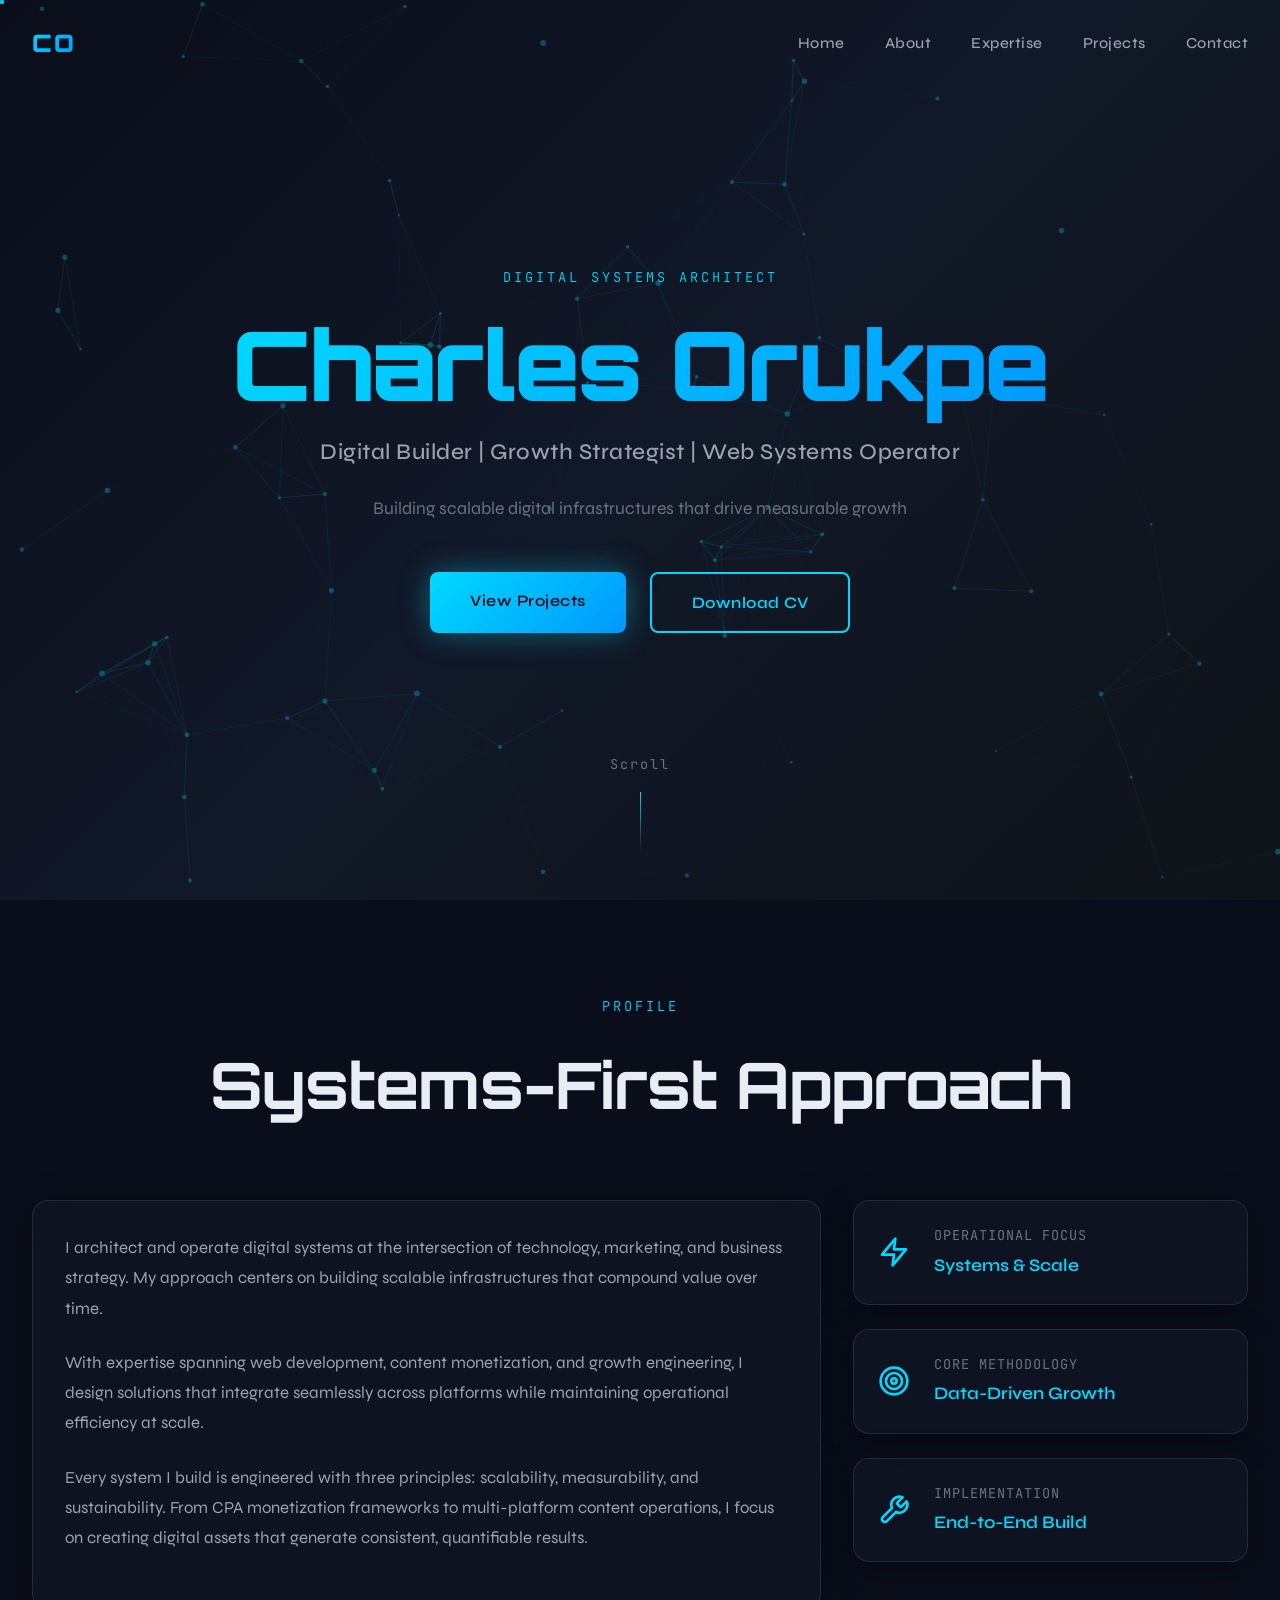
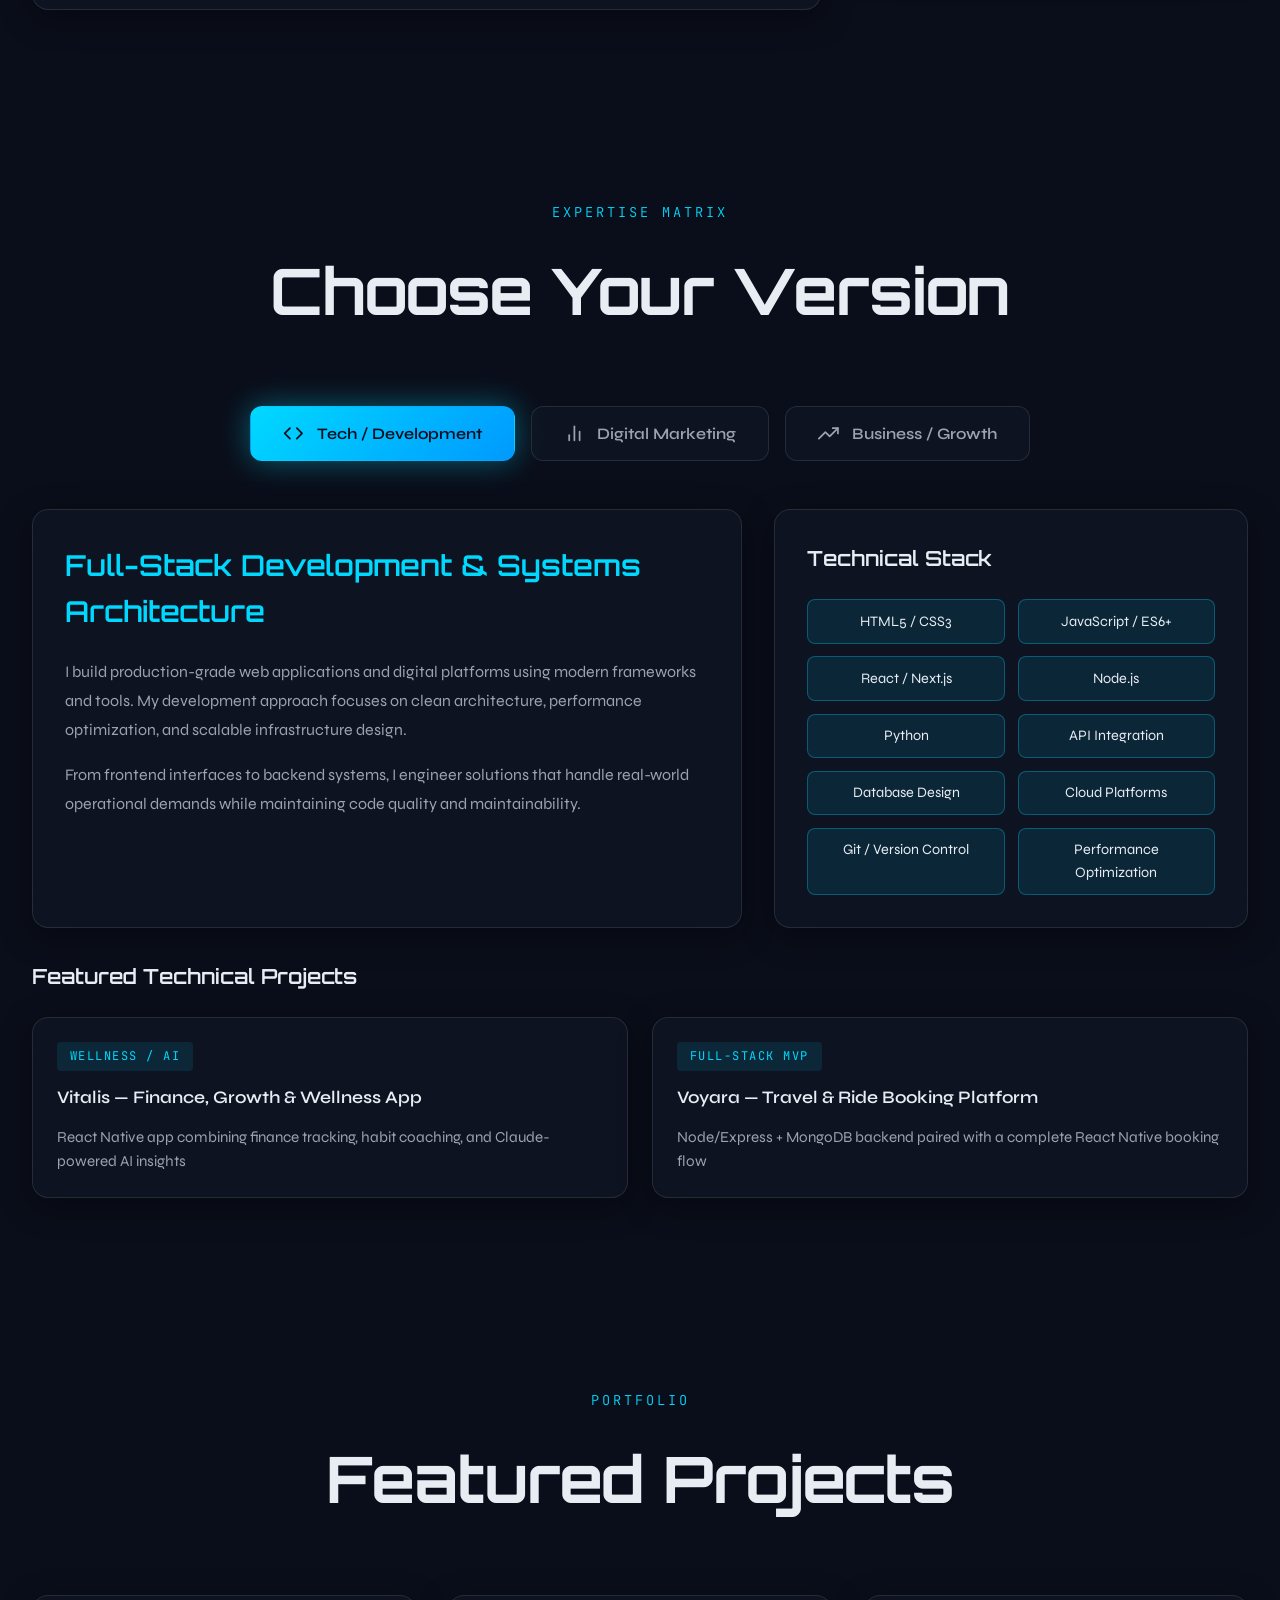
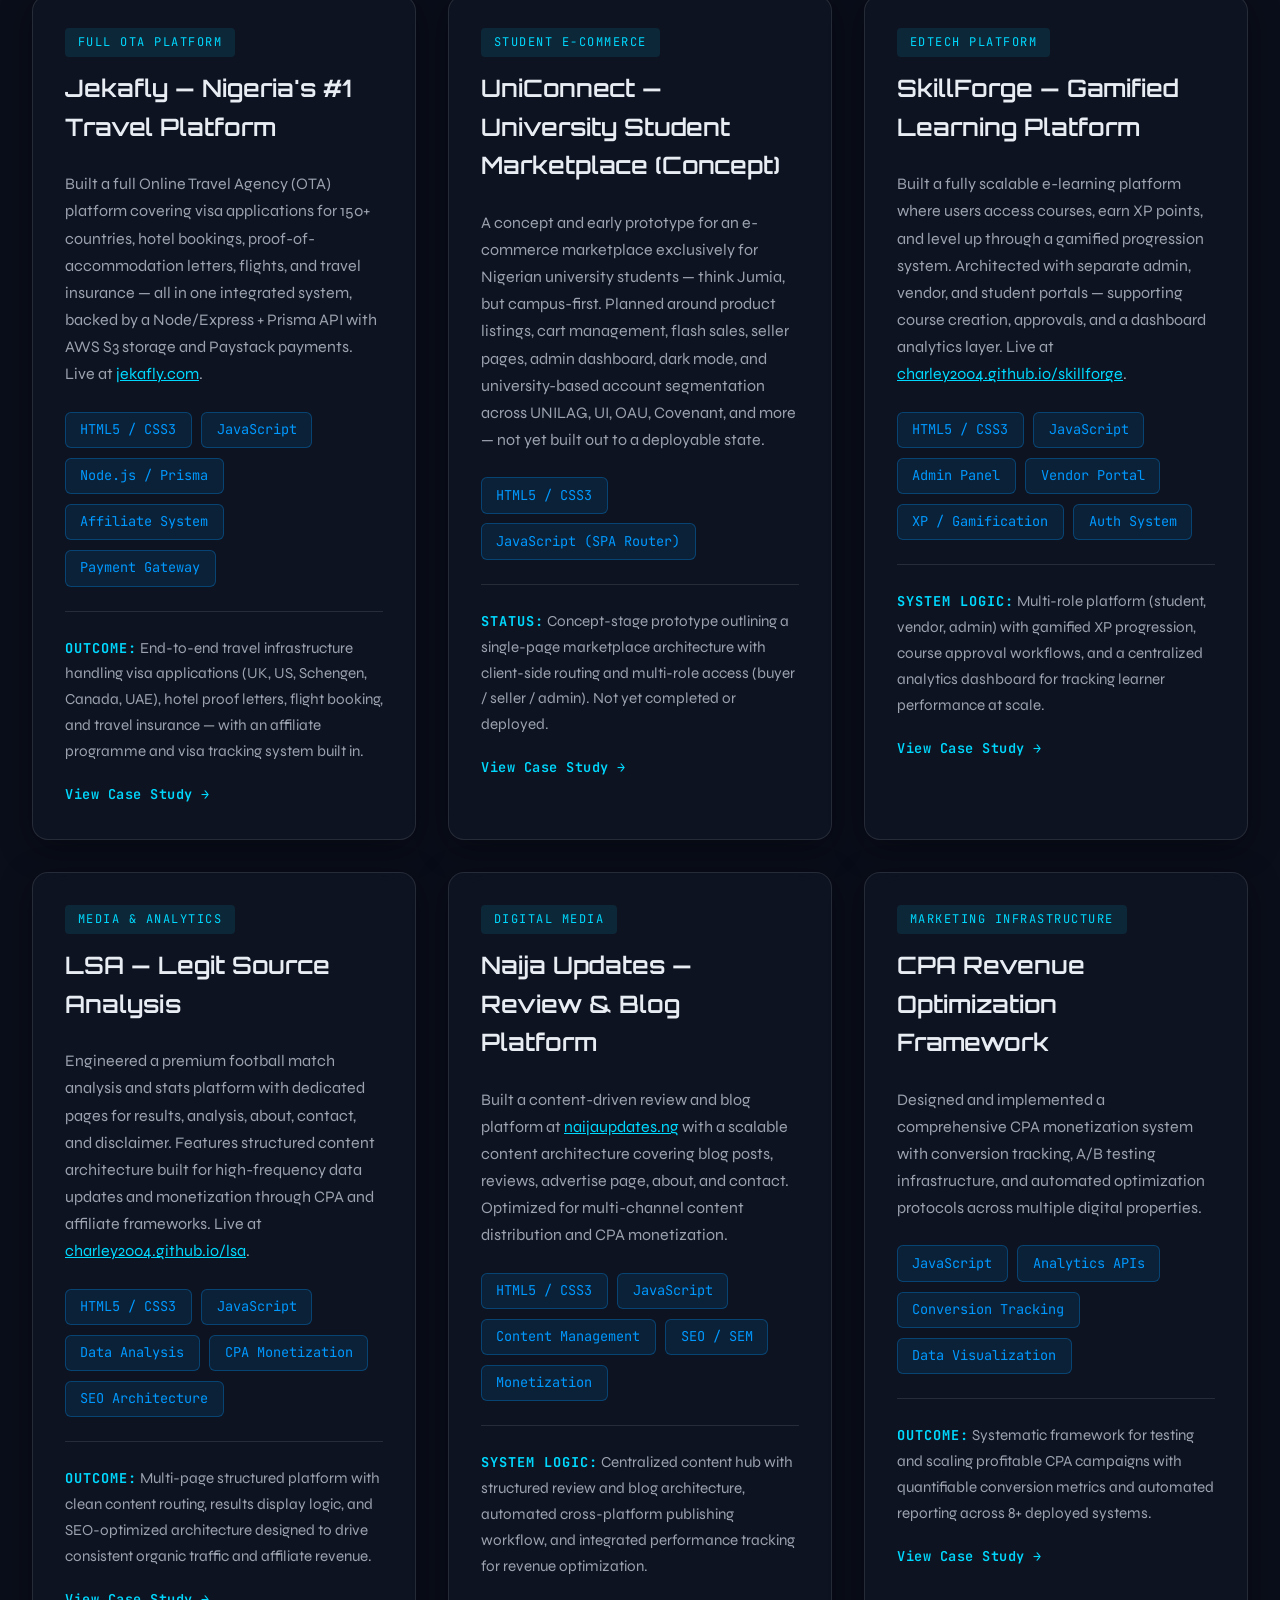
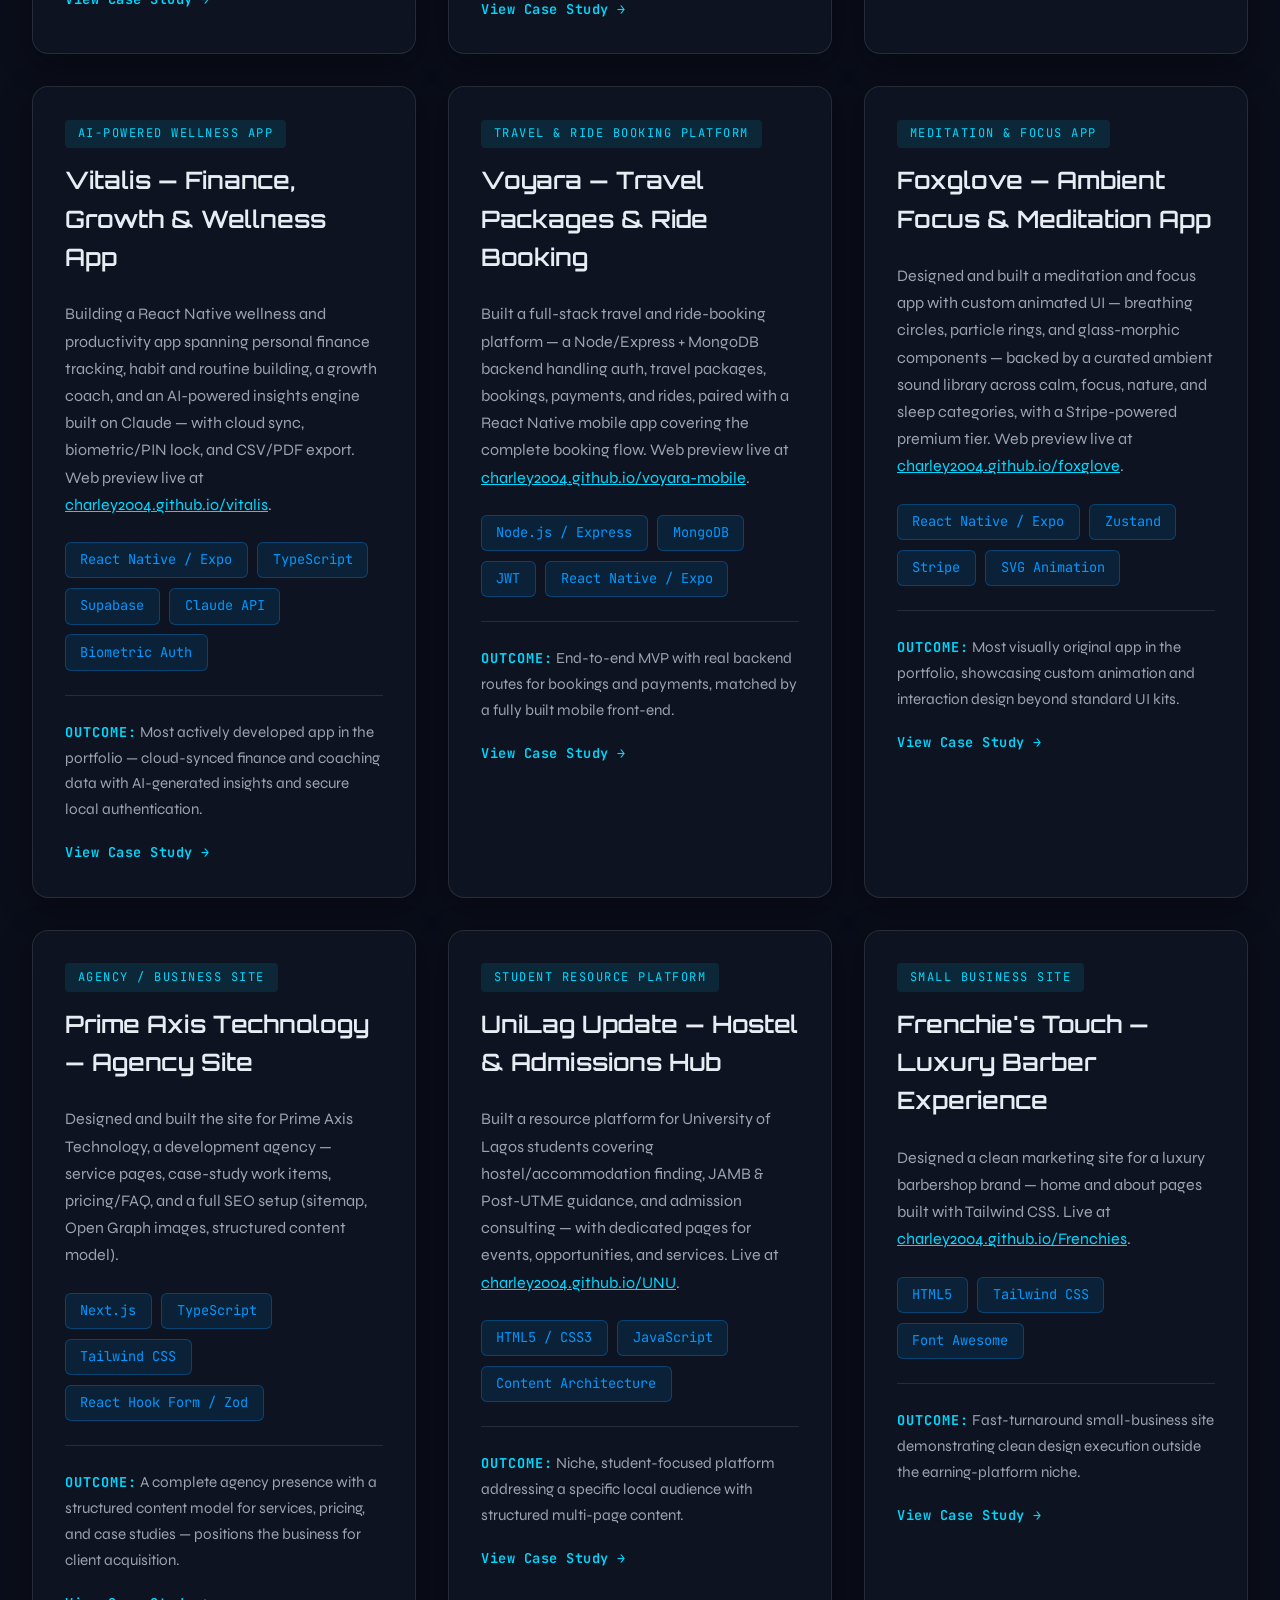
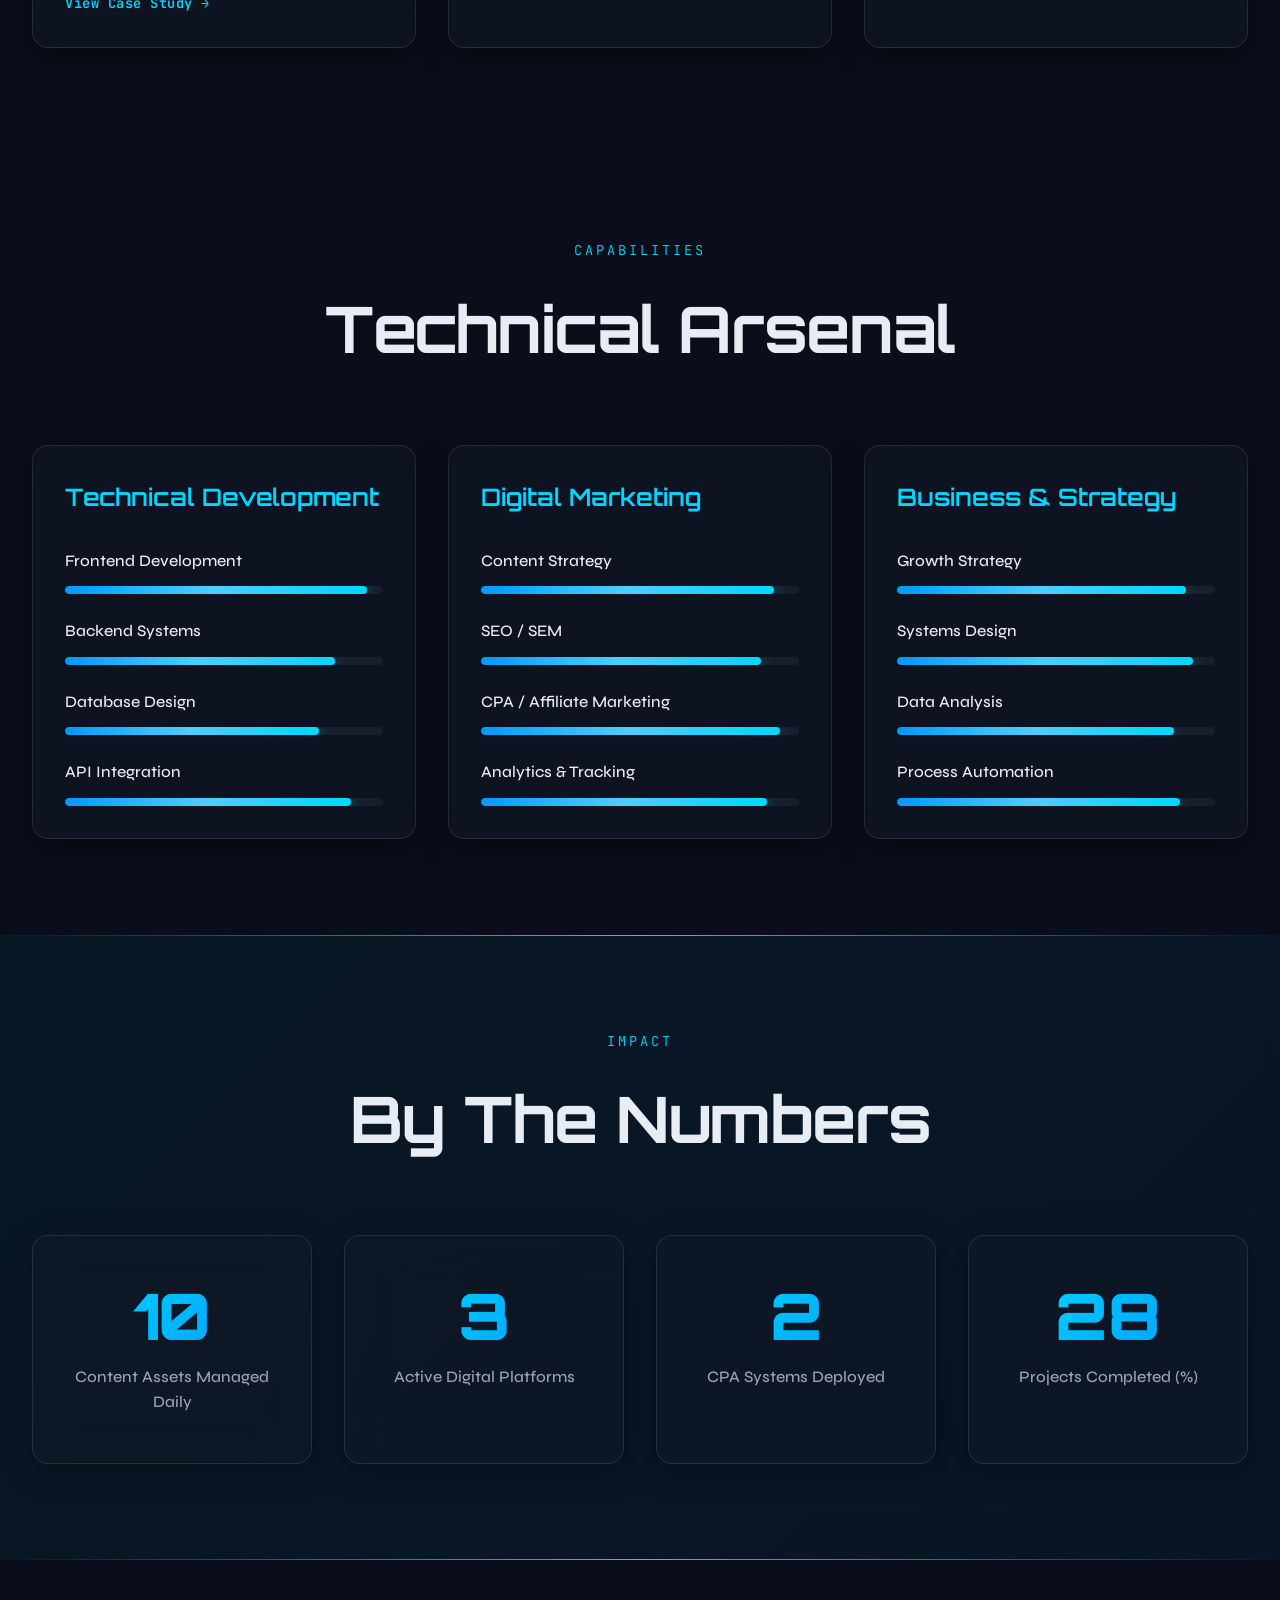
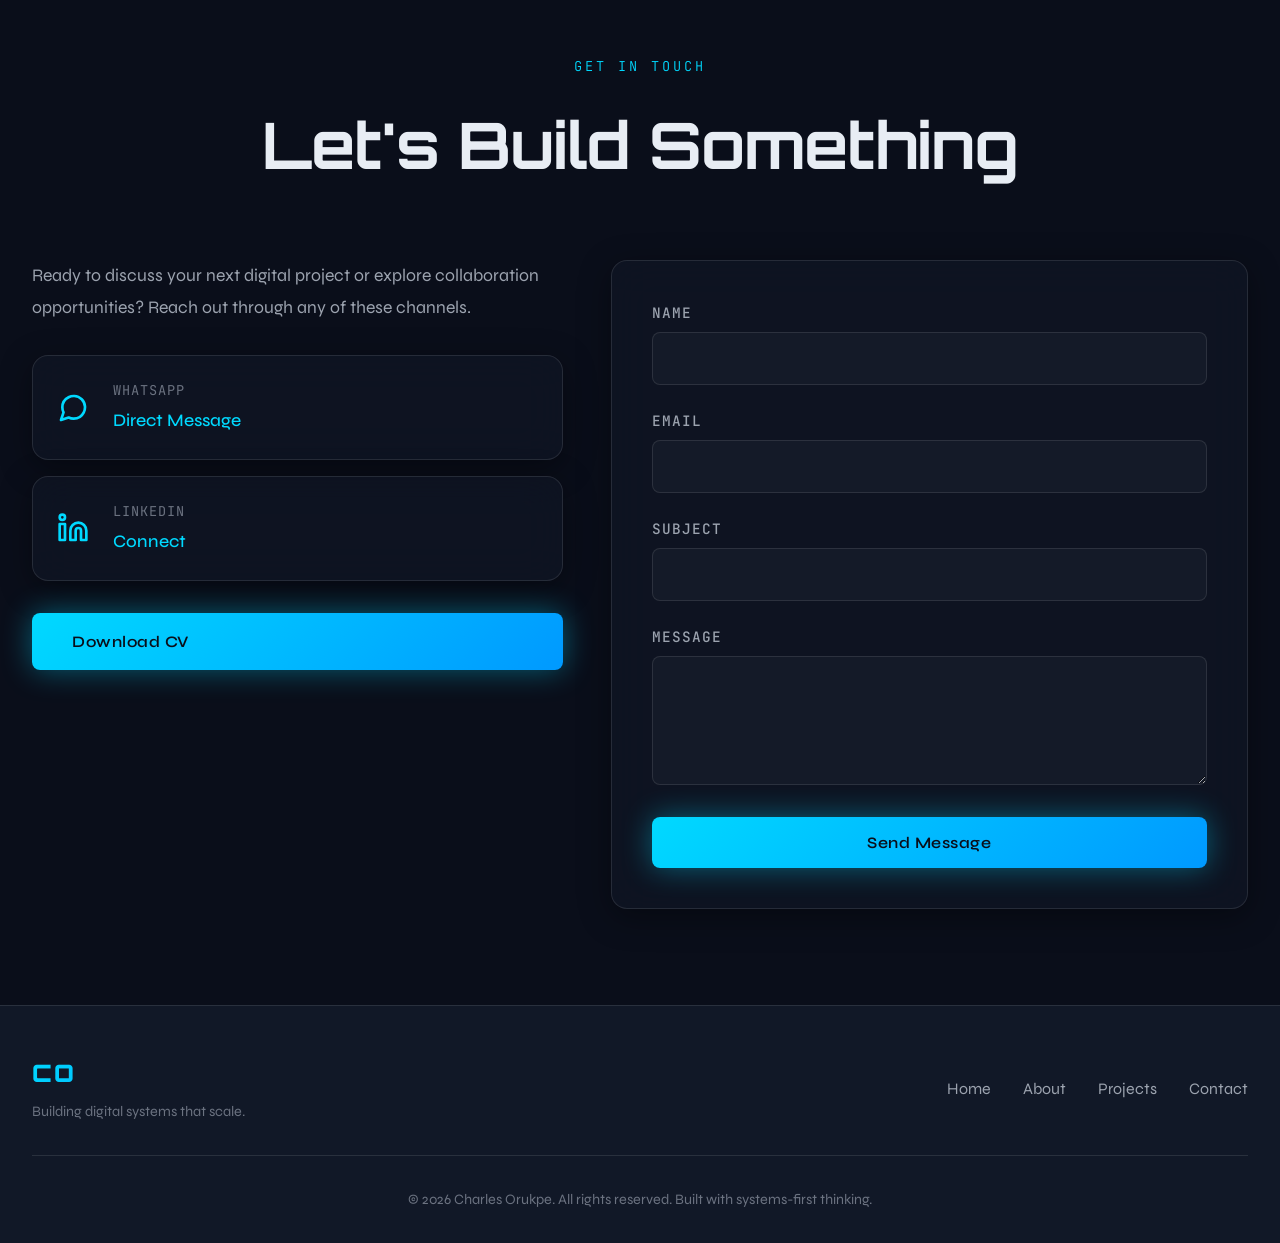
==== commit 425818ee: "Add real live web-preview links for Vitalis, Foxglove, and Voyara (Expo web exports deployed to GitH" ====
--- a/index.html
+++ b/index.html
@@ -392,7 +392,7 @@
                         <h3>Vitalis — Finance, Growth & Wellness App</h3>
                     </div>
                     <p class="project-description">
-                        Building a React Native wellness and productivity app spanning personal finance tracking, habit and routine building, a growth coach, and an AI-powered insights engine built on Claude — with cloud sync, biometric/PIN lock, and CSV/PDF export.
+                        Building a React Native wellness and productivity app spanning personal finance tracking, habit and routine building, a growth coach, and an AI-powered insights engine built on Claude — with cloud sync, biometric/PIN lock, and CSV/PDF export. Web preview live at <a href="https://charley2004.github.io/vitalis/" target="_blank" style="color: var(--accent-primary);">charley2004.github.io/vitalis</a>.
                     </p>
                     <div class="project-tools">
                         <span>React Native / Expo</span>
@@ -414,7 +414,7 @@
                         <h3>Voyara — Travel Packages & Ride Booking</h3>
                     </div>
                     <p class="project-description">
-                        Built a full-stack travel and ride-booking platform — a Node/Express + MongoDB backend handling auth, travel packages, bookings, payments, and rides, paired with a React Native mobile app covering the complete booking flow.
+                        Built a full-stack travel and ride-booking platform — a Node/Express + MongoDB backend handling auth, travel packages, bookings, payments, and rides, paired with a React Native mobile app covering the complete booking flow. Web preview live at <a href="https://charley2004.github.io/voyara-mobile/" target="_blank" style="color: var(--accent-primary);">charley2004.github.io/voyara-mobile</a>.
                     </p>
                     <div class="project-tools">
                         <span>Node.js / Express</span>
@@ -435,7 +435,7 @@
                         <h3>Foxglove — Ambient Focus & Meditation App</h3>
                     </div>
                     <p class="project-description">
-                        Designed and built a meditation and focus app with custom animated UI — breathing circles, particle rings, and glass-morphic components — backed by a curated ambient sound library across calm, focus, nature, and sleep categories, with a Stripe-powered premium tier.
+                        Designed and built a meditation and focus app with custom animated UI — breathing circles, particle rings, and glass-morphic components — backed by a curated ambient sound library across calm, focus, nature, and sleep categories, with a Stripe-powered premium tier. Web preview live at <a href="https://charley2004.github.io/foxglove/" target="_blank" style="color: var(--accent-primary);">charley2004.github.io/foxglove</a>.
                     </p>
                     <div class="project-tools">
                         <span>React Native / Expo</span>
@@ -604,7 +604,7 @@
                     <div class="metric-label">Content Assets Managed Daily</div>
                 </div>
                 <div class="metric-card glass-card">
-                    <div class="metric-value" data-target="6">0</div>
+                    <div class="metric-value" data-target="9">0</div>
                     <div class="metric-label">Active Digital Platforms</div>
                 </div>
                 <div class="metric-card glass-card">
